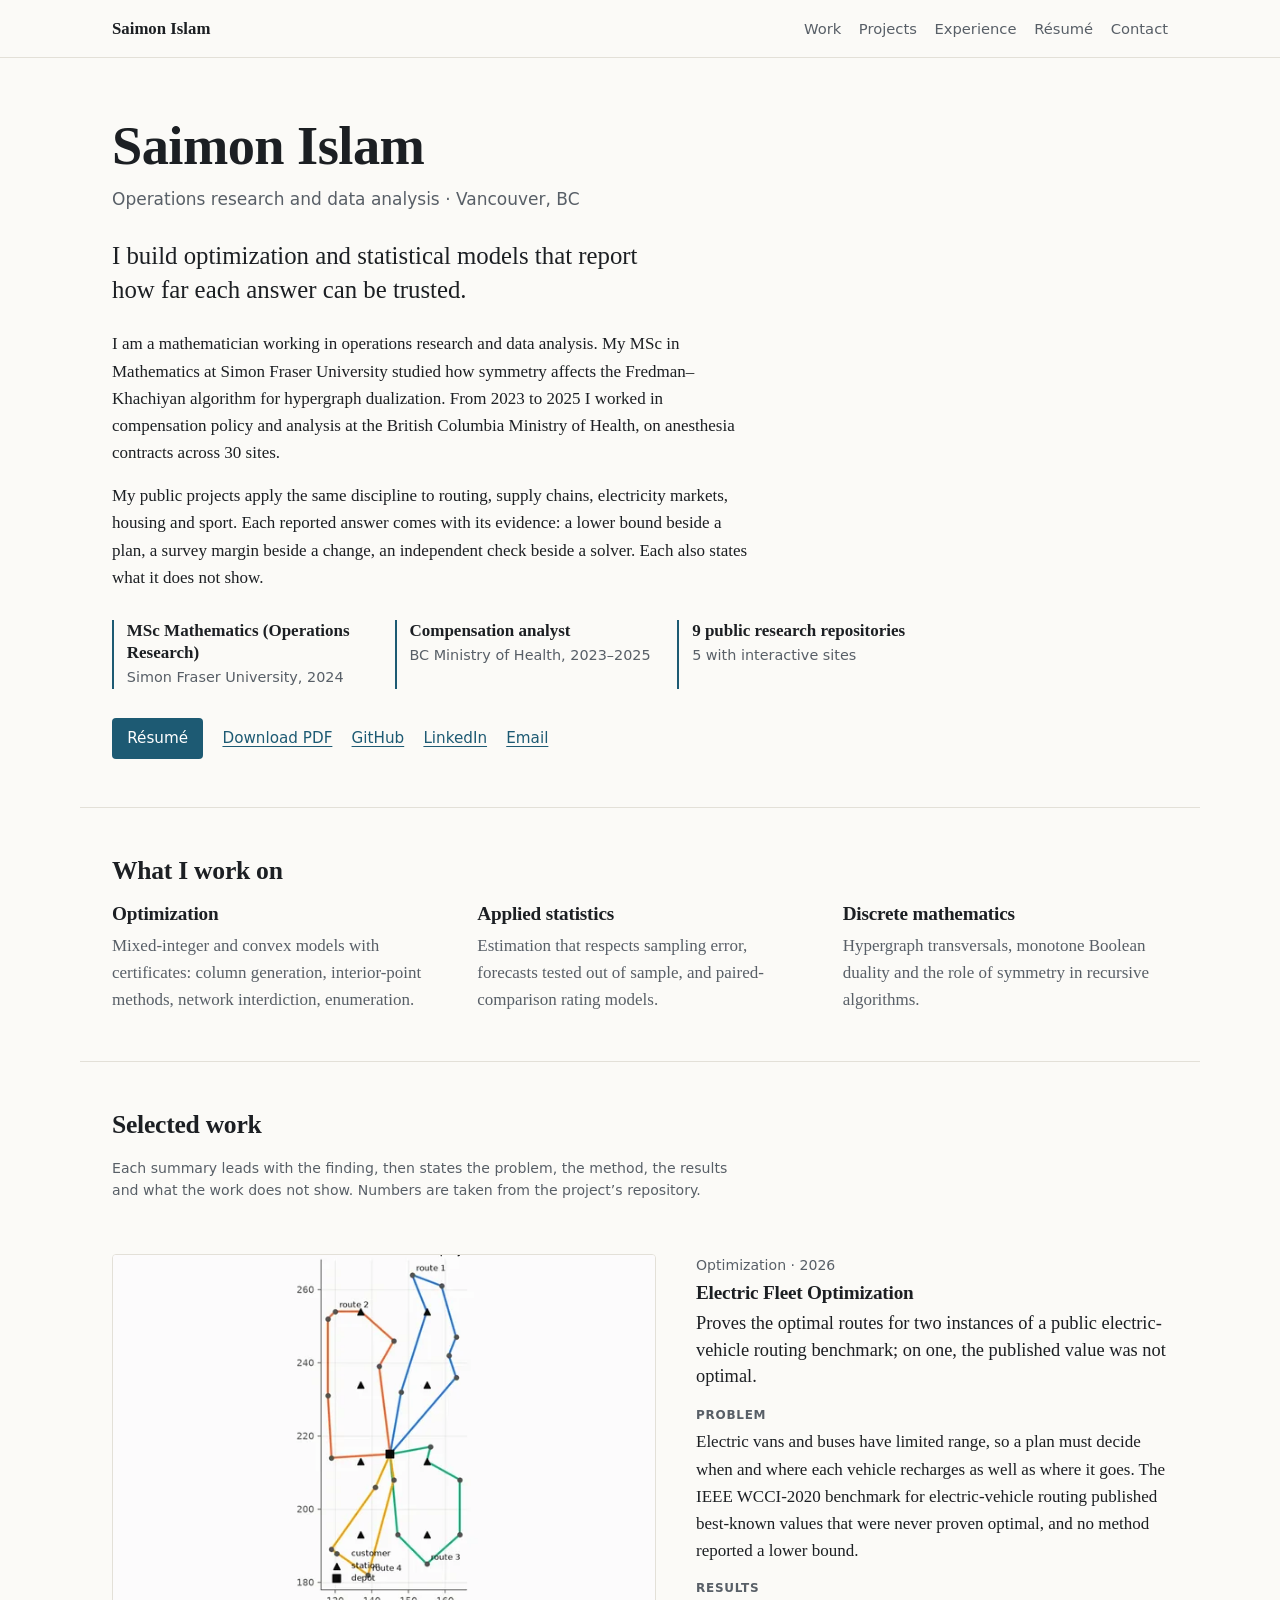
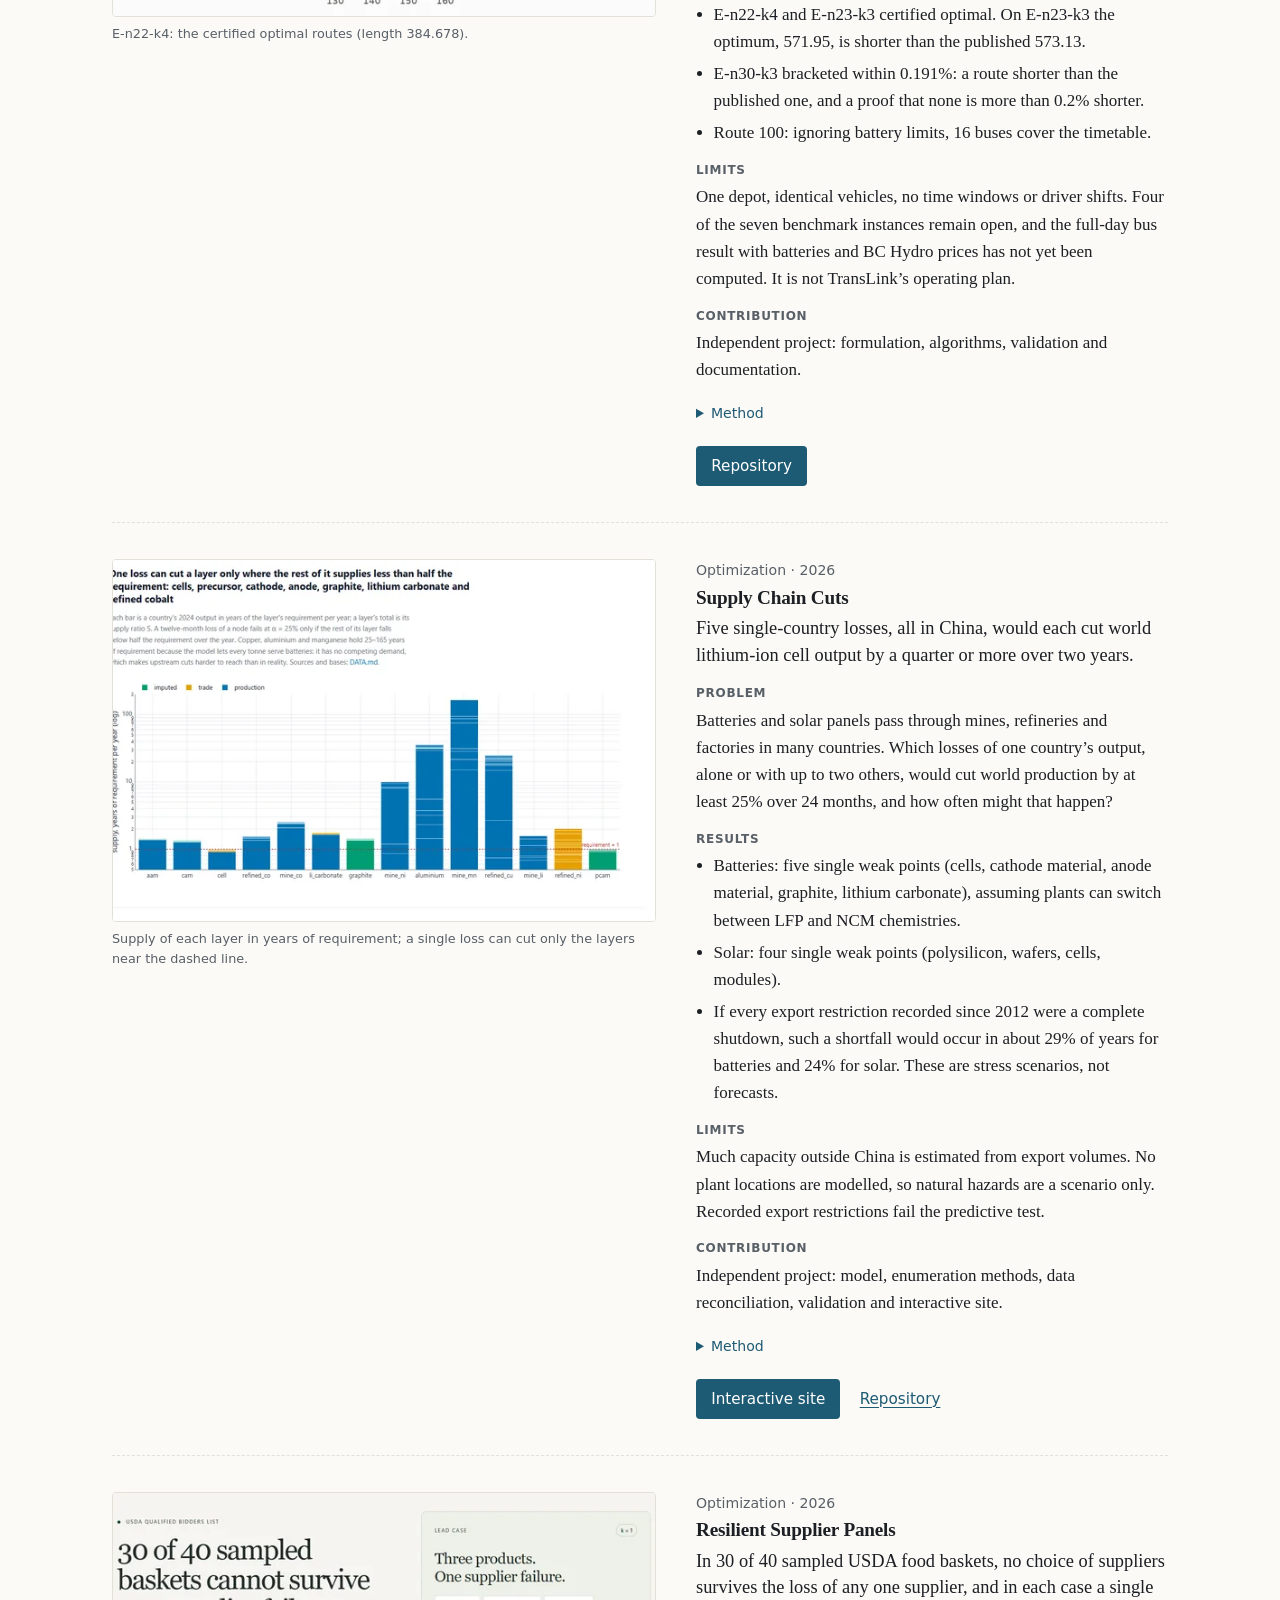
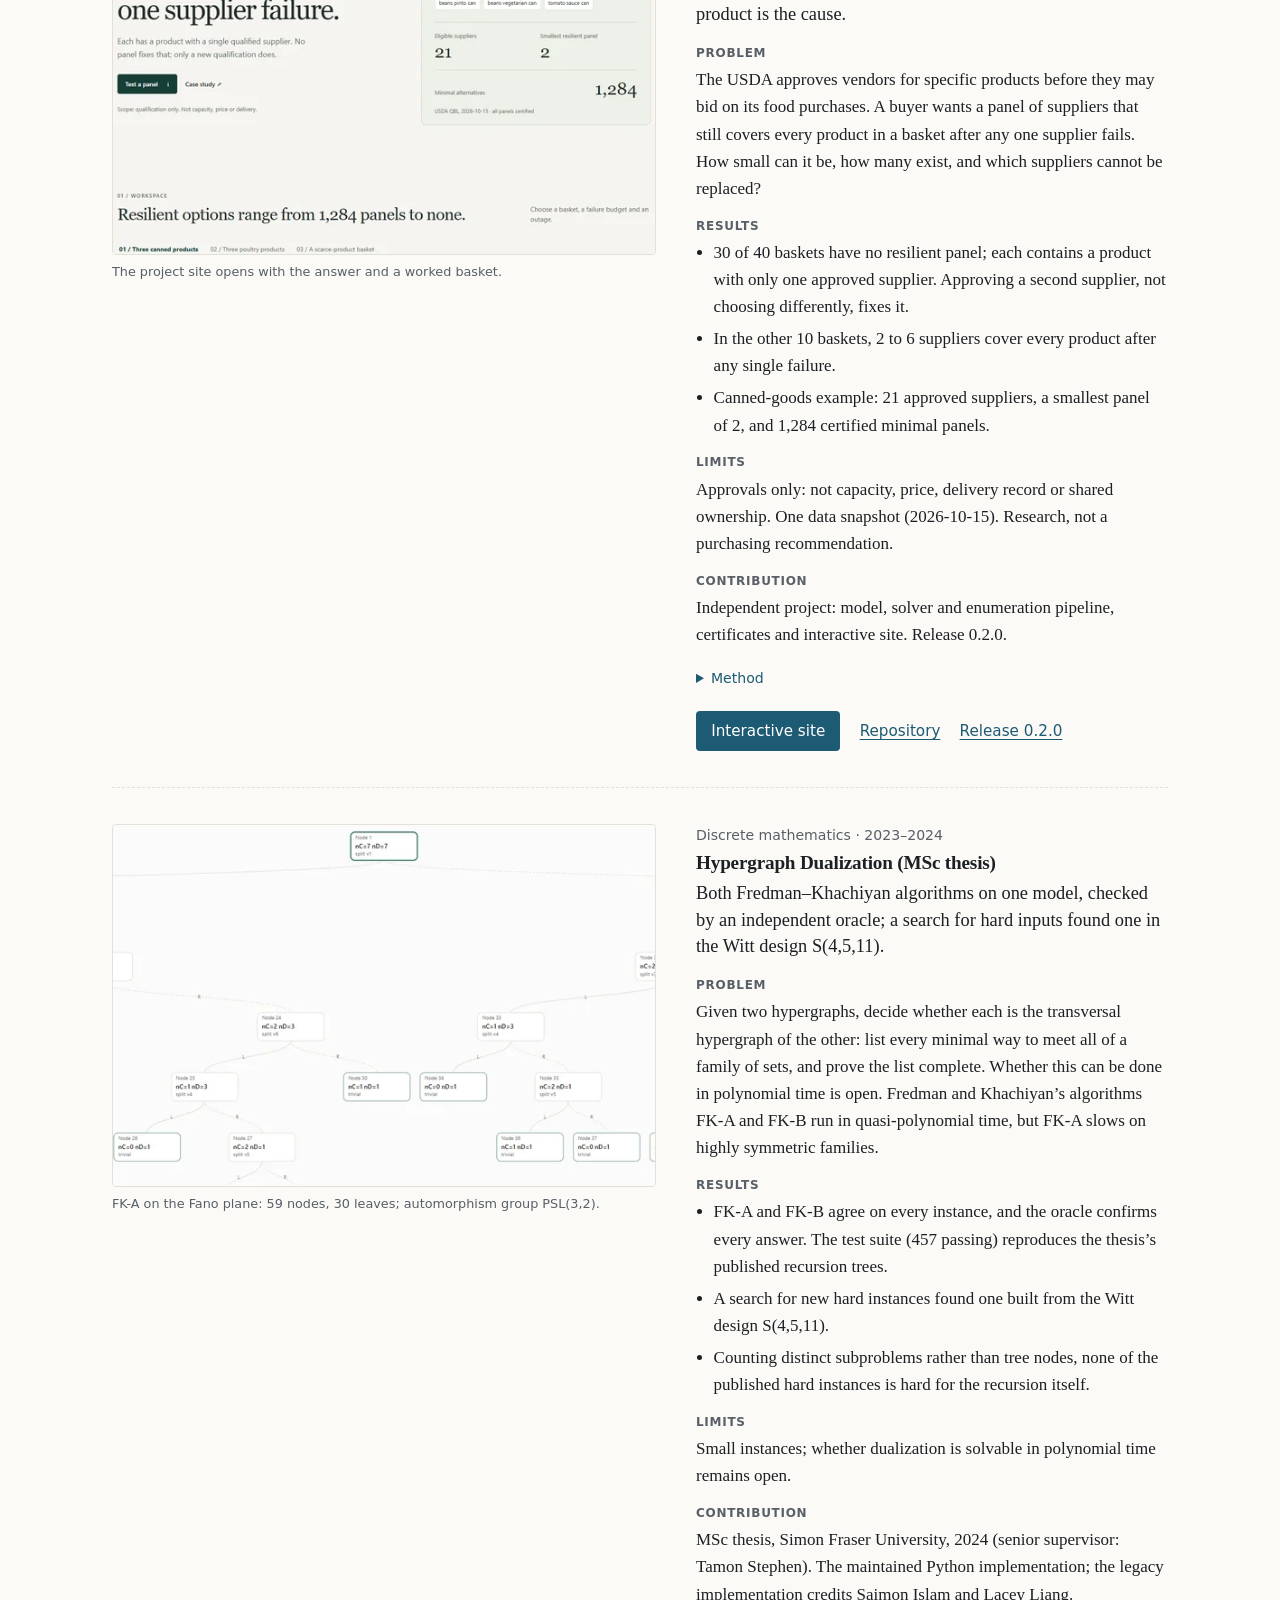
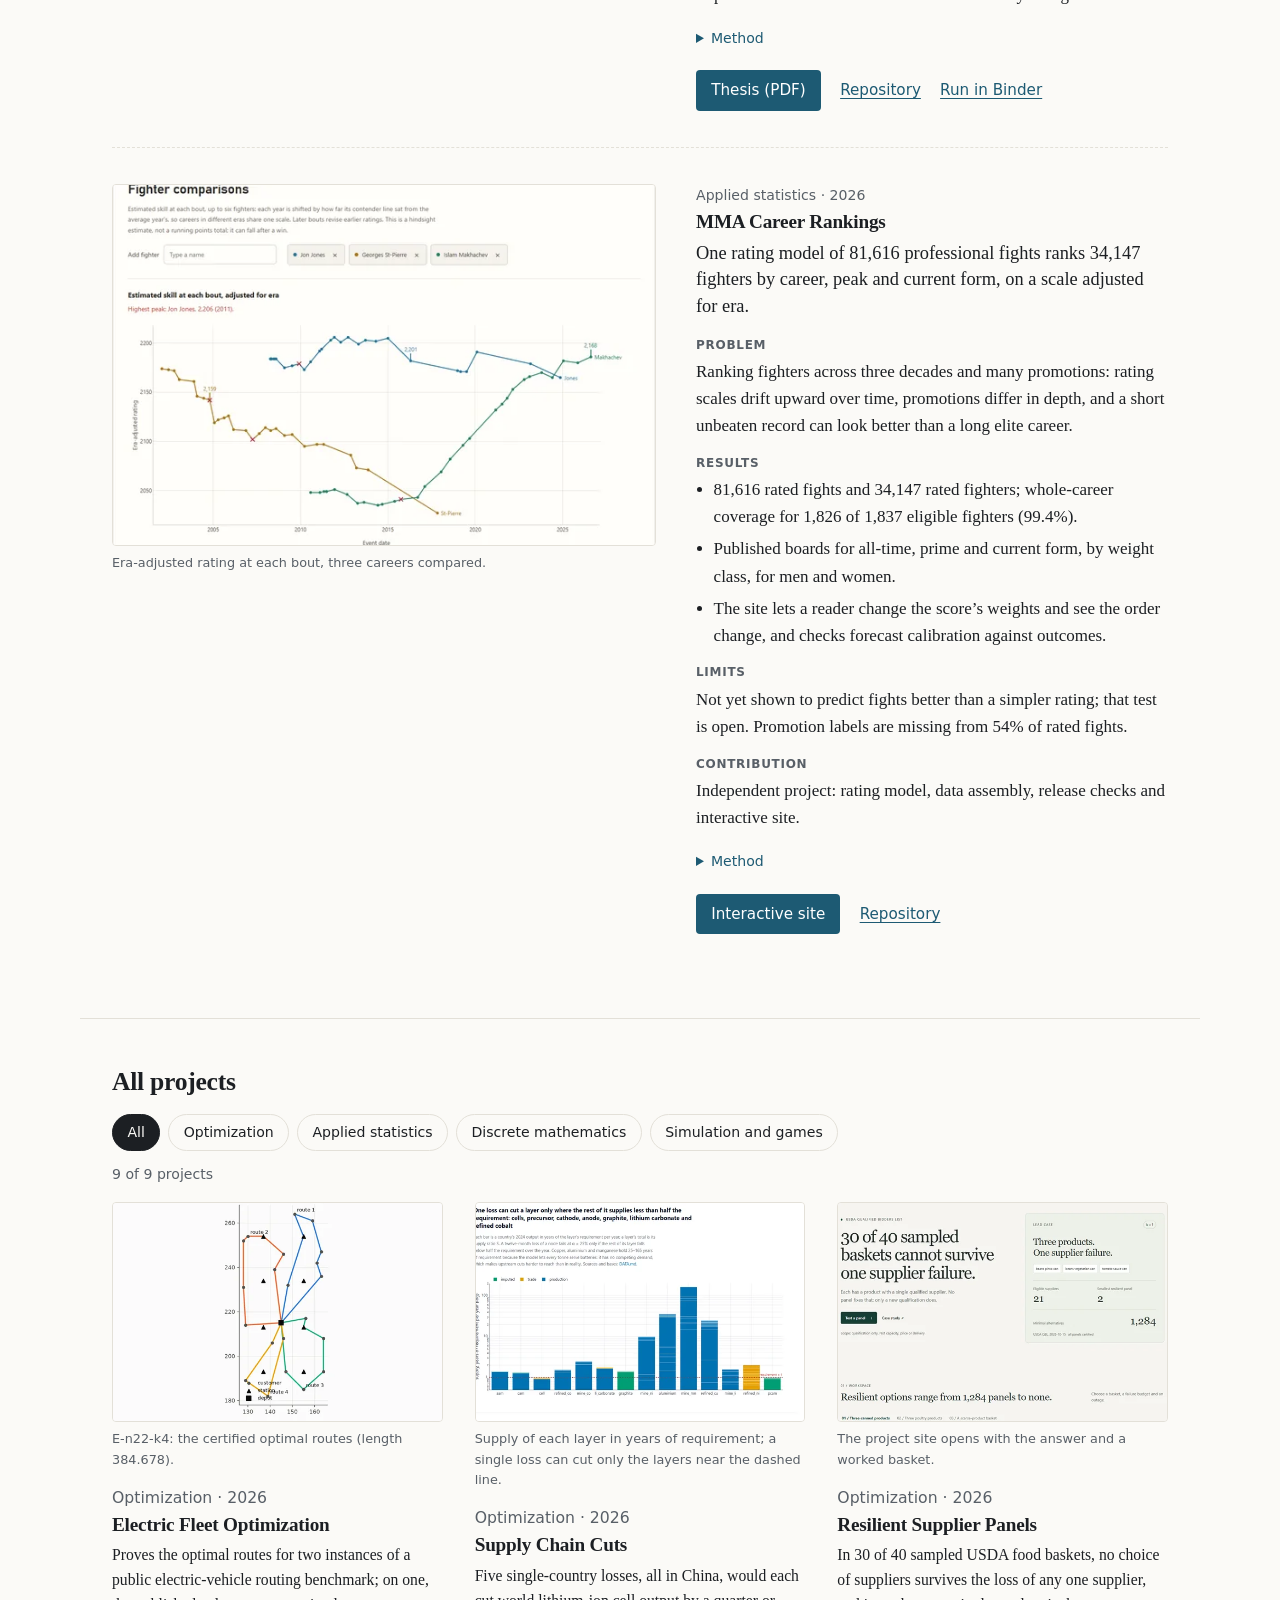
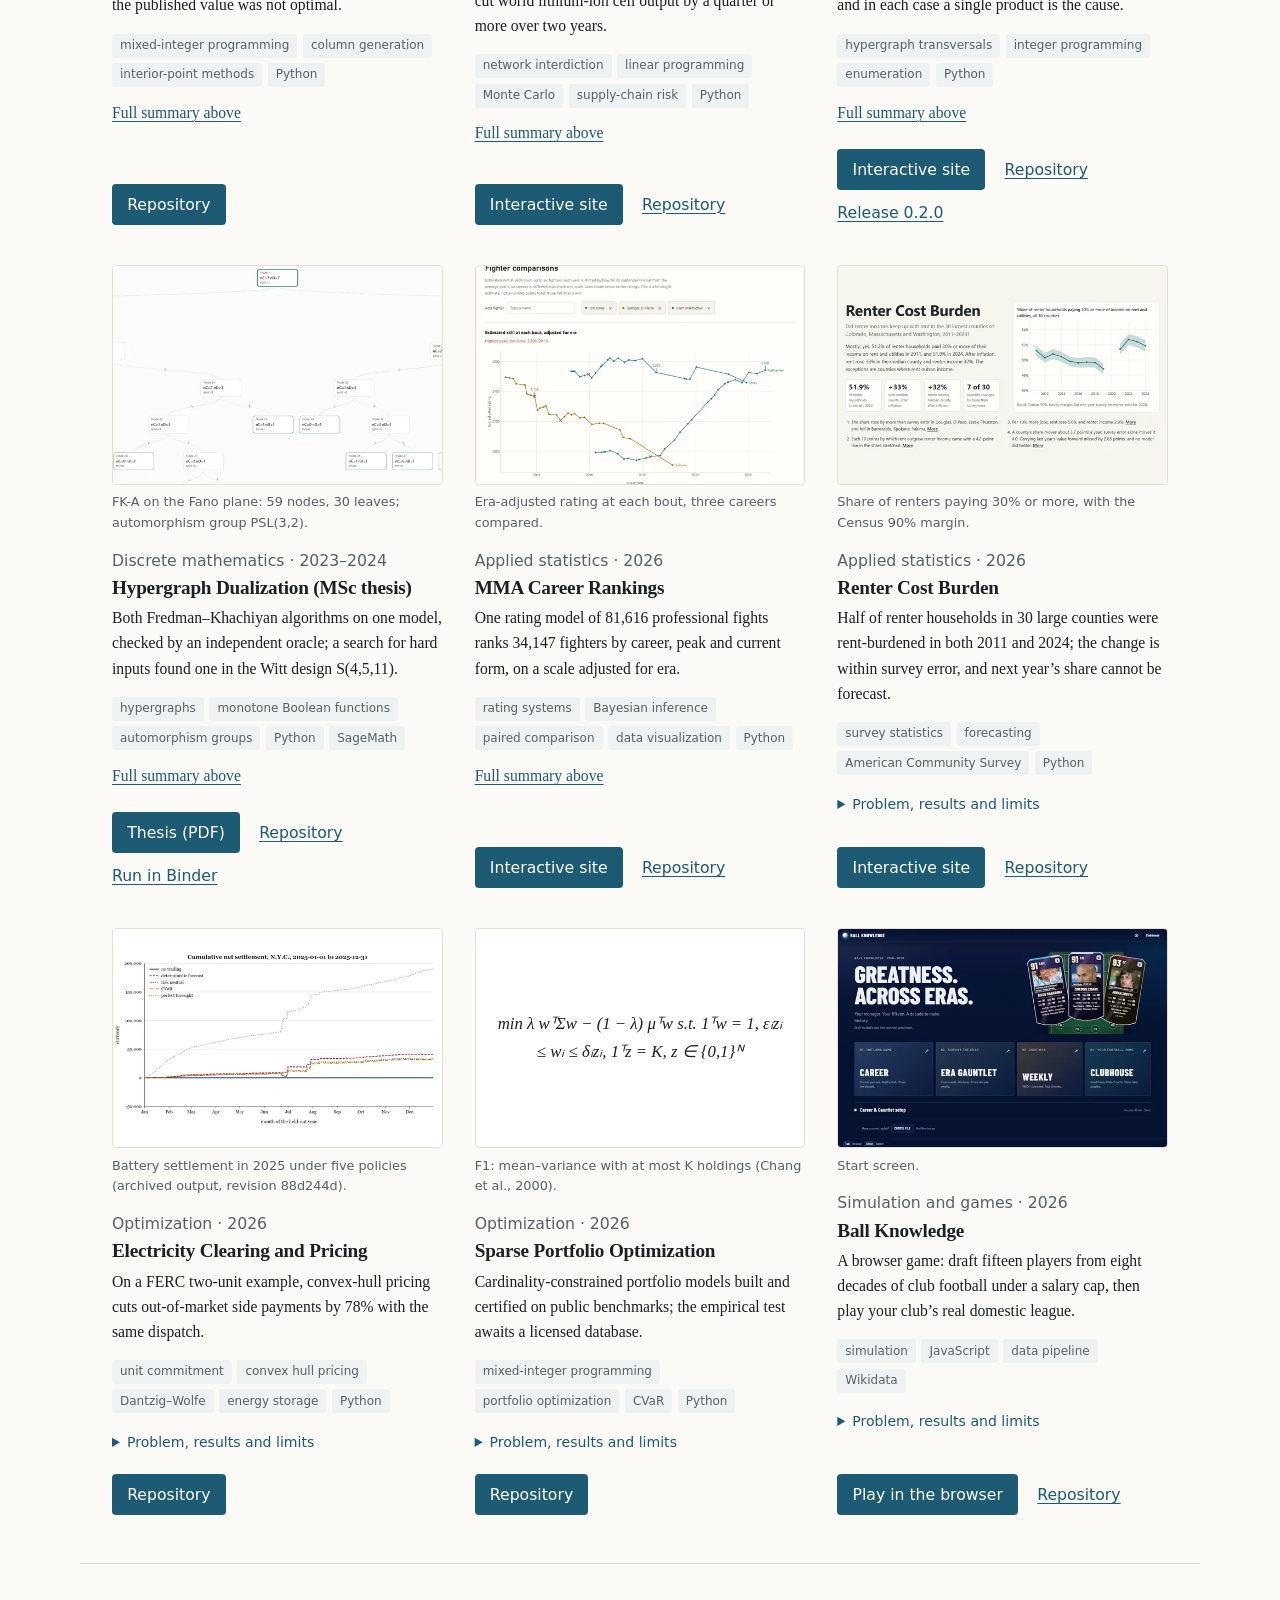
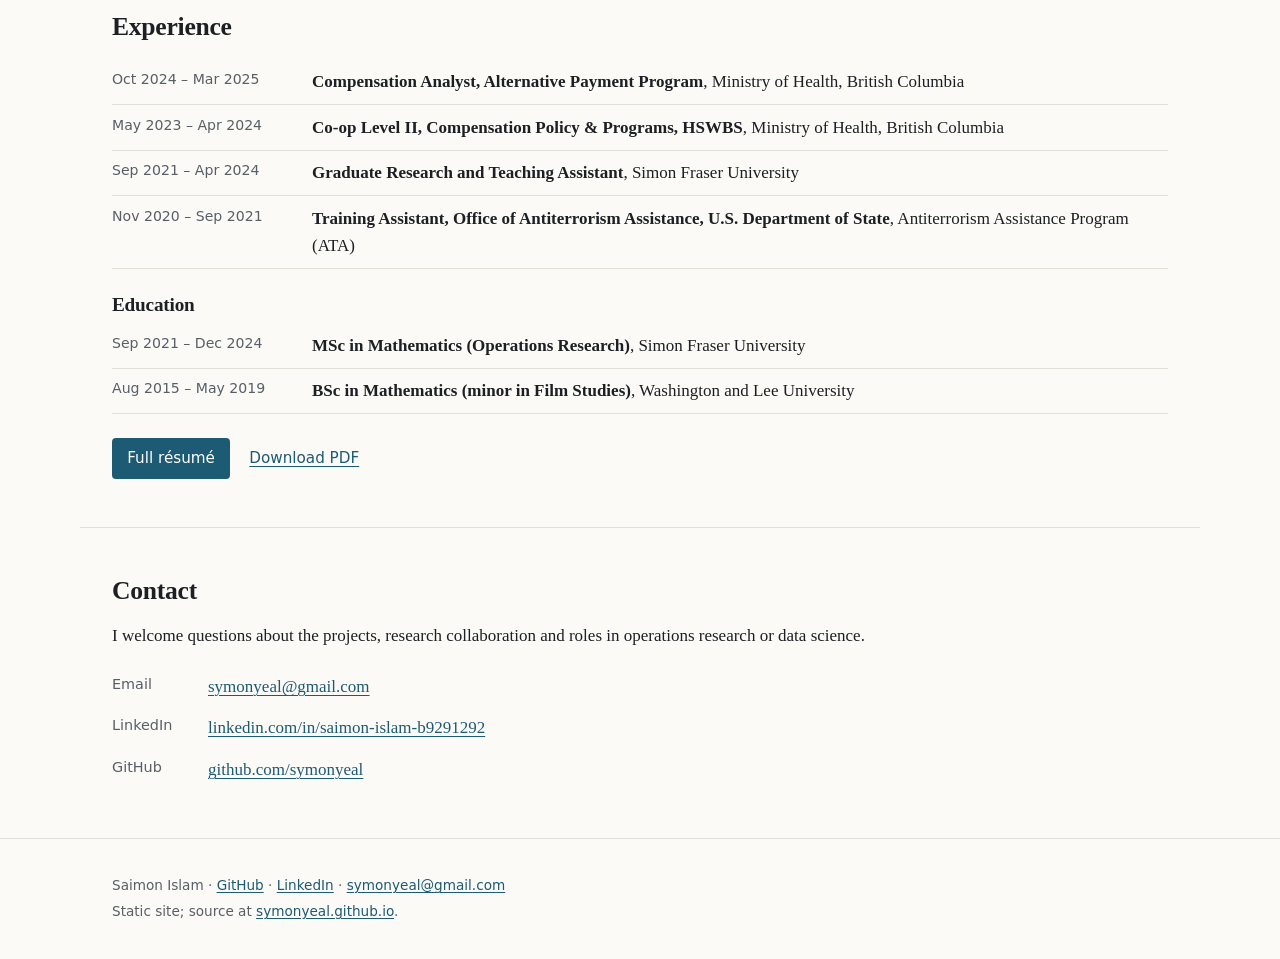
==== site/index.html @ 7795b906 "Personal site: introduction, selected work, project gallery, résumé and PDF Static pages generated b" ====
<!doctype html>
<html lang="en">
<head>
<meta charset="utf-8">
<meta name="viewport" content="width=device-width, initial-scale=1">
<title>Saimon Islam · Operations research and data analysis</title>
<meta name="description" content="Saimon Islam: operations research and data analysis. I build optimization and statistical models that report how far each answer can be trusted.">
<link rel="canonical" href="https://symonyeal.github.io/">
<meta property="og:type" content="website">
<meta property="og:title" content="Saimon Islam · Operations research and data analysis">
<meta property="og:description" content="Saimon Islam: operations research and data analysis. I build optimization and statistical models that report how far each answer can be trusted.">
<meta property="og:url" content="https://symonyeal.github.io/">
<meta property="og:image" content="https://symonyeal.github.io/og.png">
<meta property="og:image:width" content="1200">
<meta property="og:image:height" content="627">
<meta name="twitter:card" content="summary_large_image">
<meta name="color-scheme" content="light dark">
<link rel="icon" href="favicon.svg" type="image/svg+xml">
<link rel="preload" href="assets/fonts/source-serif-4.woff2" as="font" type="font/woff2" crossorigin>
<link rel="stylesheet" href="assets/style.css">
</head>
<body>
<a class="skip" href="#main">Skip to content</a>
<header class="top"><div class="wrap">
<a class="brand" href="./">Saimon Islam</a>
<nav aria-label="Main"><ul>
<li><a href="./#work">Work</a></li><li><a href="./#projects">Projects</a></li><li><a href="./#experience">Experience</a></li><li><a href="resume.html">Résumé</a></li><li><a href="./#contact">Contact</a></li>
</ul></nav>
</div></header>
<main id="main">
<section class="hero wrap" aria-labelledby="name">
<h1 id="name">Saimon Islam</h1>
<p class="role">Operations research and data analysis · Vancouver, BC</p>
<p class="lead">I build optimization and statistical models that report how far each answer can be trusted.</p>
<div class="intro"><p>I am a mathematician working in operations research and data analysis. My MSc in Mathematics at Simon Fraser University studied how symmetry affects the Fredman–Khachiyan algorithm for hypergraph dualization. From 2023 to 2025 I worked in compensation policy and analysis at the British Columbia Ministry of Health, on anesthesia contracts across 30 sites.</p><p>My public projects apply the same discipline to routing, supply chains, electricity markets, housing and sport. Each reported answer comes with its evidence: a lower bound beside a plan, a survey margin beside a change, an independent check beside a solver. Each also states what it does not show.</p></div>
<dl class="facts"><div><dt>MSc Mathematics (Operations Research)</dt><dd>Simon Fraser University, 2024</dd></div><div><dt>Compensation analyst</dt><dd>BC Ministry of Health, 2023–2025</dd></div><div><dt>9 public research repositories</dt><dd>5 with interactive sites</dd></div></dl>
<p class="links"><a href="resume.html" class="btn">Résumé</a><a href="Saimon-Islam-Resume.pdf">Download PDF</a><a href="https://github.com/symonyeal" rel="noopener">GitHub</a><a href="https://www.linkedin.com/in/saimon-islam-b9291292" rel="noopener">LinkedIn</a><a href="mailto:symonyeal@gmail.com">Email</a></p>
</section>

<section class="areas wrap" aria-labelledby="areas-h">
<h2 id="areas-h">What I work on</h2>
<div class="cols"><div><h3>Optimization</h3><p>Mixed-integer and convex models with certificates: column generation, interior-point methods, network interdiction, enumeration.</p></div><div><h3>Applied statistics</h3><p>Estimation that respects sampling error, forecasts tested out of sample, and paired-comparison rating models.</p></div><div><h3>Discrete mathematics</h3><p>Hypergraph transversals, monotone Boolean duality and the role of symmetry in recursive algorithms.</p></div></div>
</section>

<section id="work" class="wrap" aria-labelledby="work-h">
<h2 id="work-h">Selected work</h2>
<p class="note">Each summary leads with the finding, then states the problem, the method, the results and what the work does not show. Numbers are taken from the project’s repository.</p>
<article class="feature" id="electric-fleet">
<figure class="fig"><a href="img/electric-fleet-1200.webp" title="Open full size"><img src="img/electric-fleet-1200.webp" srcset="img/electric-fleet-600.webp 600w, img/electric-fleet-1200.webp 1200w" sizes="(min-width: 60rem) 34rem, 100vw" width="1200" height="800" loading="lazy" decoding="async" alt="Four routes leaving one depot on benchmark instance E-n22-k4, with charging stations marked as triangles: the replayed solution of length 384.678, certified optimal."></a><figcaption>E-n22-k4: the certified optimal routes (length 384.678).</figcaption></figure>
<div class="body">
<p class="meta">Optimization · 2026</p>
<h3>Electric Fleet Optimization</h3>
<p class="headline">Proves the optimal routes for two instances of a public electric-vehicle routing benchmark; on one, the published value was not optimal.</p>
<dl class="wu">
<dt>Problem</dt><dd>Electric vans and buses have limited range, so a plan must decide when and where each vehicle recharges as well as where it goes. The IEEE WCCI-2020 benchmark for electric-vehicle routing published best-known values that were never proven optimal, and no method reported a lower bound.</dd>
<dt>Results</dt><dd><ul><li>E-n22-k4 and E-n23-k3 certified optimal. On E-n23-k3 the optimum, 571.95, is shorter than the published 573.13.</li><li>E-n30-k3 bracketed within 0.191%: a route shorter than the published one, and a proof that none is more than 0.2% shorter.</li><li>Route 100: ignoring battery limits, 16 buses cover the timetable.</li></ul></dd>
<dt>Limits</dt><dd>One depot, identical vehicles, no time windows or driver shifts. Four of the seven benchmark instances remain open, and the full-day bus result with batteries and BC Hydro prices has not yet been computed. It is not TransLink’s operating plan.</dd>
<dt>Contribution</dt><dd>Independent project: formulation, algorithms, validation and documentation.</dd>
</dl>
<details class="method"><summary>Method</summary><p>A mixed-integer model on a station-path multigraph, bounded by a set-partitioning linear program solved by column generation with interior-point duals. Every reported plan is replayed, and every bound passes a schema check, so each instance is labelled certified, bracketed or open. The same core sizes buses and chargers for TransLink’s Route 100 timetable (219 trips a day).</p></details>
<p class="links"><a href="https://github.com/symonyeal/Electric-Fleet-Optimization" class="btn" rel="noopener">Repository</a></p>
</div>
</article><article class="feature" id="supply-chain-cuts">
<figure class="fig"><a href="img/supply-chain-cuts-1200.webp" title="Open full size"><img src="img/supply-chain-cuts-1200.webp" srcset="img/supply-chain-cuts-600.webp 600w, img/supply-chain-cuts-1200.webp 1200w" sizes="(min-width: 60rem) 34rem, 100vw" width="1200" height="800" loading="lazy" decoding="async" alt="Bar chart from the project site: each layer of the lithium-ion chain, from anode material to refined nickel, with 2024 supply in years of annual requirement on a log scale, coloured by whether the figure comes from production statistics, trade data or imputation."></a><figcaption>Supply of each layer in years of requirement; a single loss can cut only the layers near the dashed line.</figcaption></figure>
<div class="body">
<p class="meta">Optimization · 2026</p>
<h3>Supply Chain Cuts</h3>
<p class="headline">Five single-country losses, all in China, would each cut world lithium-ion cell output by a quarter or more over two years.</p>
<dl class="wu">
<dt>Problem</dt><dd>Batteries and solar panels pass through mines, refineries and factories in many countries. Which losses of one country’s output, alone or with up to two others, would cut world production by at least 25% over 24 months, and how often might that happen?</dd>
<dt>Results</dt><dd><ul><li>Batteries: five single weak points (cells, cathode material, anode material, graphite, lithium carbonate), assuming plants can switch between LFP and NCM chemistries.</li><li>Solar: four single weak points (polysilicon, wafers, cells, modules).</li><li>If every export restriction recorded since 2012 were a complete shutdown, such a shortfall would occur in about 29% of years for batteries and 24% for solar. These are stress scenarios, not forecasts.</li></ul></dd>
<dt>Limits</dt><dd>Much capacity outside China is estimated from export volumes. No plant locations are modelled, so natural hazards are a scenario only. Recorded export restrictions fail the predictive test.</dd>
<dt>Contribution</dt><dd>Independent project: model, enumeration methods, data reconciliation, validation and interactive site.</dd>
</dl>
<details class="method"><summary>Method</summary><p>A capacity network from mine to cell, built from 2024 production statistics and, where those are missing, export mass. A recourse linear program gives the least shortfall under each disruption. Minimal cut sets of up to three losses are enumerated three independent ways (an interdiction MILP built from the LP dual, a lattice search, exhaustive search), and their lists agree. Annual probability is bracketed by an exact lower bound plus a Monte Carlo residual.</p></details>
<p class="links"><a href="https://symonyeal.github.io/Supply-Chain-Cuts/" class="btn" rel="noopener">Interactive site</a><a href="https://github.com/symonyeal/Supply-Chain-Cuts" rel="noopener">Repository</a></p>
</div>
</article><article class="feature" id="supplier-panels">
<figure class="fig"><a href="img/supplier-panels-1200.webp" title="Open full size"><img src="img/supplier-panels-1200.webp" srcset="img/supplier-panels-600.webp 600w, img/supplier-panels-1200.webp 1200w" sizes="(min-width: 60rem) 34rem, 100vw" width="1200" height="800" loading="lazy" decoding="async" alt="Opening screen of the project site: the headline “30 of 40 sampled baskets cannot survive one supplier failure”, beside a lead case of three canned products with 21 eligible suppliers, a smallest resilient panel of 2 and 1,284 minimal alternatives."></a><figcaption>The project site opens with the answer and a worked basket.</figcaption></figure>
<div class="body">
<p class="meta">Optimization · 2026</p>
<h3>Resilient Supplier Panels</h3>
<p class="headline">In 30 of 40 sampled USDA food baskets, no choice of suppliers survives the loss of any one supplier, and in each case a single product is the cause.</p>
<dl class="wu">
<dt>Problem</dt><dd>The USDA approves vendors for specific products before they may bid on its food purchases. A buyer wants a panel of suppliers that still covers every product in a basket after any one supplier fails. How small can it be, how many exist, and which suppliers cannot be replaced?</dd>
<dt>Results</dt><dd><ul><li>30 of 40 baskets have no resilient panel; each contains a product with only one approved supplier. Approving a second supplier, not choosing differently, fixes it.</li><li>In the other 10 baskets, 2 to 6 suppliers cover every product after any single failure.</li><li>Canned-goods example: 21 approved suppliers, a smallest panel of 2, and 1,284 certified minimal panels.</li></ul></dd>
<dt>Limits</dt><dd>Approvals only: not capacity, price, delivery record or shared ownership. One data snapshot (2026-10-15). Research, not a purchasing recommendation.</dd>
<dt>Contribution</dt><dd>Independent project: model, solver and enumeration pipeline, certificates and interactive site. Release 0.2.0.</dd>
</dl>
<details class="method"><summary>Method</summary><p>Resilient panels are the minimal transversals of a scenario hypergraph. A MILP finds the smallest panel (median 0.8 ms). Berge’s method and FK-B, from the author’s MSc thesis code, enumerate every minimal panel. Separate code certifies each panel against the USDA list, and a second MILP certifies that none is missing.</p></details>
<p class="links"><a href="https://symonyeal.github.io/Resilient-Supplier-Panels/" class="btn" rel="noopener">Interactive site</a><a href="https://github.com/symonyeal/Resilient-Supplier-Panels" rel="noopener">Repository</a><a href="https://github.com/symonyeal/Resilient-Supplier-Panels/releases/tag/v0.2.0" rel="noopener">Release 0.2.0</a></p>
</div>
</article><article class="feature" id="hypergraph-dualization">
<figure class="fig"><a href="img/hypergraph-dualization-1200.webp" title="Open full size"><img src="img/hypergraph-dualization-1200.webp" srcset="img/hypergraph-dualization-600.webp 600w, img/hypergraph-dualization-1200.webp 1200w" sizes="(min-width: 60rem) 34rem, 100vw" width="1200" height="800" loading="lazy" decoding="async" alt="Interactive report of the FK-A recursion on the Fano plane: a tree of 59 subproblem nodes, each labelled with the sizes of its two hypergraphs, beside a panel showing the root’s automorphism group PSL(3,2) of order 168."></a><figcaption>FK-A on the Fano plane: 59 nodes, 30 leaves; automorphism group PSL(3,2).</figcaption></figure>
<div class="body">
<p class="meta">Discrete mathematics · 2023–2024</p>
<h3>Hypergraph Dualization (MSc thesis)</h3>
<p class="headline">Both Fredman–Khachiyan algorithms on one model, checked by an independent oracle; a search for hard inputs found one in the Witt design S(4,5,11).</p>
<dl class="wu">
<dt>Problem</dt><dd>Given two hypergraphs, decide whether each is the transversal hypergraph of the other: list every minimal way to meet all of a family of sets, and prove the list complete. Whether this can be done in polynomial time is open. Fredman and Khachiyan’s algorithms FK-A and FK-B run in quasi-polynomial time, but FK-A slows on highly symmetric families.</dd>
<dt>Results</dt><dd><ul><li>FK-A and FK-B agree on every instance, and the oracle confirms every answer. The test suite (457 passing) reproduces the thesis’s published recursion trees.</li><li>A search for new hard instances found one built from the Witt design S(4,5,11).</li><li>Counting distinct subproblems rather than tree nodes, none of the published hard instances is hard for the recursion itself.</li></ul></dd>
<dt>Limits</dt><dd>Small instances; whether dualization is solvable in polynomial time remains open.</dd>
<dt>Contribution</dt><dd>MSc thesis, Simon Fraser University, 2024 (senior supervisor: Tamon Stephen). The maintained Python implementation; the legacy implementation credits Saimon Islam and Lacey Liang.</dd>
</dl>
<details class="method"><summary>Method</summary><p>The thesis analyses symmetry in clique hypergraphs and their transversals, shows that the FK-A decomposition induces a minor map on the underlying graph, and characterizes hypergraphs that FK-A struggles with. The repository implements FK-A and FK-B on one bitset model, draws their recursion trees side by side, and checks every answer against an independent transversal oracle.</p></details>
<p class="links"><a href="https://github.com/symonyeal/Hypergraph-Dualization/blob/main/Saimon%20Islam%20Manuscript%20MSc%20Thesis%20(1).pdf" class="btn" rel="noopener">Thesis (PDF)</a><a href="https://github.com/symonyeal/Hypergraph-Dualization" rel="noopener">Repository</a><a href="https://mybinder.org/v2/gh/symonyeal/Hypergraph-Dualization/main?urlpath=lab" rel="noopener">Run in Binder</a></p>
</div>
</article><article class="feature" id="mma-rankings">
<figure class="fig"><a href="img/mma-rankings-1200.webp" title="Open full size"><img src="img/mma-rankings-1200.webp" srcset="img/mma-rankings-600.webp 600w, img/mma-rankings-1200.webp 1200w" sizes="(min-width: 60rem) 34rem, 100vw" width="1200" height="800" loading="lazy" decoding="async" alt="Chart from the project site: era-adjusted rating at each bout for Jon Jones, Georges St-Pierre and Islam Makhachev, 2002 to 2026, with peaks labelled."></a><figcaption>Era-adjusted rating at each bout, three careers compared.</figcaption></figure>
<div class="body">
<p class="meta">Applied statistics · 2026</p>
<h3>MMA Career Rankings</h3>
<p class="headline">One rating model of 81,616 professional fights ranks 34,147 fighters by career, peak and current form, on a scale adjusted for era.</p>
<dl class="wu">
<dt>Problem</dt><dd>Ranking fighters across three decades and many promotions: rating scales drift upward over time, promotions differ in depth, and a short unbeaten record can look better than a long elite career.</dd>
<dt>Results</dt><dd><ul><li>81,616 rated fights and 34,147 rated fighters; whole-career coverage for 1,826 of 1,837 eligible fighters (99.4%).</li><li>Published boards for all-time, prime and current form, by weight class, for men and women.</li><li>The site lets a reader change the score’s weights and see the order change, and checks forecast calibration against outcomes.</li></ul></dd>
<dt>Limits</dt><dd>Not yet shown to predict fights better than a simpler rating; that test is open. Promotion labels are missing from 54% of rated fights.</dd>
<dt>Contribution</dt><dd>Independent project: rating model, data assembly, release checks and interactive site.</dd>
</dl>
<details class="method"><summary>Method</summary><p>Whole-History Rating (Coulom, 2008) fitted to every career at once, so later results revalue earlier wins. Each year is read against its division’s contender line; promotion weights are shrunk toward the average where evidence is thin; titles, contender wins and skill are square-rooted on a common scale before weighting.</p></details>
<p class="links"><a href="https://symonyeal.github.io/MMA-Career-Rankings/" class="btn" rel="noopener">Interactive site</a><a href="https://github.com/symonyeal/MMA-Career-Rankings" rel="noopener">Repository</a></p>
</div>
</article>
</section>

<section id="projects" class="wrap" aria-labelledby="projects-h">
<h2 id="projects-h">All projects</h2>
<div class="filter" role="group" aria-label="Filter by subject" hidden><button type="button" aria-pressed="true" data-subject="">All</button><button type="button" aria-pressed="false" data-subject="Optimization">Optimization</button><button type="button" aria-pressed="false" data-subject="Applied statistics">Applied statistics</button><button type="button" aria-pressed="false" data-subject="Discrete mathematics">Discrete mathematics</button><button type="button" aria-pressed="false" data-subject="Simulation and games">Simulation and games</button></div>
<p class="count" aria-live="polite"></p>
<ul class="grid"><li class="card" data-subject="Optimization">
<figure class="fig"><a href="img/electric-fleet-1200.webp" title="Open full size"><img src="img/electric-fleet-1200.webp" srcset="img/electric-fleet-600.webp 600w, img/electric-fleet-1200.webp 1200w" sizes="(min-width: 60rem) 22rem, (min-width: 40rem) 45vw, 100vw" width="1200" height="800" loading="lazy" decoding="async" alt="Four routes leaving one depot on benchmark instance E-n22-k4, with charging stations marked as triangles: the replayed solution of length 384.678, certified optimal."></a><figcaption>E-n22-k4: the certified optimal routes (length 384.678).</figcaption></figure>
<p class="meta">Optimization · 2026</p>
<h3>Electric Fleet Optimization</h3>
<p>Proves the optimal routes for two instances of a public electric-vehicle routing benchmark; on one, the published value was not optimal.</p>
<ul class="tags" aria-label="Methods"><li>mixed-integer programming</li><li>column generation</li><li>interior-point methods</li><li>Python</li></ul>
<p><a href="#electric-fleet">Full summary above</a></p>
<p class="links"><a href="https://github.com/symonyeal/Electric-Fleet-Optimization" class="btn" rel="noopener">Repository</a></p>
</li><li class="card" data-subject="Optimization">
<figure class="fig"><a href="img/supply-chain-cuts-1200.webp" title="Open full size"><img src="img/supply-chain-cuts-1200.webp" srcset="img/supply-chain-cuts-600.webp 600w, img/supply-chain-cuts-1200.webp 1200w" sizes="(min-width: 60rem) 22rem, (min-width: 40rem) 45vw, 100vw" width="1200" height="800" loading="lazy" decoding="async" alt="Bar chart from the project site: each layer of the lithium-ion chain, from anode material to refined nickel, with 2024 supply in years of annual requirement on a log scale, coloured by whether the figure comes from production statistics, trade data or imputation."></a><figcaption>Supply of each layer in years of requirement; a single loss can cut only the layers near the dashed line.</figcaption></figure>
<p class="meta">Optimization · 2026</p>
<h3>Supply Chain Cuts</h3>
<p>Five single-country losses, all in China, would each cut world lithium-ion cell output by a quarter or more over two years.</p>
<ul class="tags" aria-label="Methods"><li>network interdiction</li><li>linear programming</li><li>Monte Carlo</li><li>supply-chain risk</li><li>Python</li></ul>
<p><a href="#supply-chain-cuts">Full summary above</a></p>
<p class="links"><a href="https://symonyeal.github.io/Supply-Chain-Cuts/" class="btn" rel="noopener">Interactive site</a><a href="https://github.com/symonyeal/Supply-Chain-Cuts" rel="noopener">Repository</a></p>
</li><li class="card" data-subject="Optimization">
<figure class="fig"><a href="img/supplier-panels-1200.webp" title="Open full size"><img src="img/supplier-panels-1200.webp" srcset="img/supplier-panels-600.webp 600w, img/supplier-panels-1200.webp 1200w" sizes="(min-width: 60rem) 22rem, (min-width: 40rem) 45vw, 100vw" width="1200" height="800" loading="lazy" decoding="async" alt="Opening screen of the project site: the headline “30 of 40 sampled baskets cannot survive one supplier failure”, beside a lead case of three canned products with 21 eligible suppliers, a smallest resilient panel of 2 and 1,284 minimal alternatives."></a><figcaption>The project site opens with the answer and a worked basket.</figcaption></figure>
<p class="meta">Optimization · 2026</p>
<h3>Resilient Supplier Panels</h3>
<p>In 30 of 40 sampled USDA food baskets, no choice of suppliers survives the loss of any one supplier, and in each case a single product is the cause.</p>
<ul class="tags" aria-label="Methods"><li>hypergraph transversals</li><li>integer programming</li><li>enumeration</li><li>Python</li></ul>
<p><a href="#supplier-panels">Full summary above</a></p>
<p class="links"><a href="https://symonyeal.github.io/Resilient-Supplier-Panels/" class="btn" rel="noopener">Interactive site</a><a href="https://github.com/symonyeal/Resilient-Supplier-Panels" rel="noopener">Repository</a><a href="https://github.com/symonyeal/Resilient-Supplier-Panels/releases/tag/v0.2.0" rel="noopener">Release 0.2.0</a></p>
</li><li class="card" data-subject="Discrete mathematics">
<figure class="fig"><a href="img/hypergraph-dualization-1200.webp" title="Open full size"><img src="img/hypergraph-dualization-1200.webp" srcset="img/hypergraph-dualization-600.webp 600w, img/hypergraph-dualization-1200.webp 1200w" sizes="(min-width: 60rem) 22rem, (min-width: 40rem) 45vw, 100vw" width="1200" height="800" loading="lazy" decoding="async" alt="Interactive report of the FK-A recursion on the Fano plane: a tree of 59 subproblem nodes, each labelled with the sizes of its two hypergraphs, beside a panel showing the root’s automorphism group PSL(3,2) of order 168."></a><figcaption>FK-A on the Fano plane: 59 nodes, 30 leaves; automorphism group PSL(3,2).</figcaption></figure>
<p class="meta">Discrete mathematics · 2023–2024</p>
<h3>Hypergraph Dualization (MSc thesis)</h3>
<p>Both Fredman–Khachiyan algorithms on one model, checked by an independent oracle; a search for hard inputs found one in the Witt design S(4,5,11).</p>
<ul class="tags" aria-label="Methods"><li>hypergraphs</li><li>monotone Boolean functions</li><li>automorphism groups</li><li>Python</li><li>SageMath</li></ul>
<p><a href="#hypergraph-dualization">Full summary above</a></p>
<p class="links"><a href="https://github.com/symonyeal/Hypergraph-Dualization/blob/main/Saimon%20Islam%20Manuscript%20MSc%20Thesis%20(1).pdf" class="btn" rel="noopener">Thesis (PDF)</a><a href="https://github.com/symonyeal/Hypergraph-Dualization" rel="noopener">Repository</a><a href="https://mybinder.org/v2/gh/symonyeal/Hypergraph-Dualization/main?urlpath=lab" rel="noopener">Run in Binder</a></p>
</li><li class="card" data-subject="Applied statistics">
<figure class="fig"><a href="img/mma-rankings-1200.webp" title="Open full size"><img src="img/mma-rankings-1200.webp" srcset="img/mma-rankings-600.webp 600w, img/mma-rankings-1200.webp 1200w" sizes="(min-width: 60rem) 22rem, (min-width: 40rem) 45vw, 100vw" width="1200" height="800" loading="lazy" decoding="async" alt="Chart from the project site: era-adjusted rating at each bout for Jon Jones, Georges St-Pierre and Islam Makhachev, 2002 to 2026, with peaks labelled."></a><figcaption>Era-adjusted rating at each bout, three careers compared.</figcaption></figure>
<p class="meta">Applied statistics · 2026</p>
<h3>MMA Career Rankings</h3>
<p>One rating model of 81,616 professional fights ranks 34,147 fighters by career, peak and current form, on a scale adjusted for era.</p>
<ul class="tags" aria-label="Methods"><li>rating systems</li><li>Bayesian inference</li><li>paired comparison</li><li>data visualization</li><li>Python</li></ul>
<p><a href="#mma-rankings">Full summary above</a></p>
<p class="links"><a href="https://symonyeal.github.io/MMA-Career-Rankings/" class="btn" rel="noopener">Interactive site</a><a href="https://github.com/symonyeal/MMA-Career-Rankings" rel="noopener">Repository</a></p>
</li><li class="card" data-subject="Applied statistics">
<figure class="fig"><a href="img/renter-cost-burden-1200.webp" title="Open full size"><img src="img/renter-cost-burden-1200.webp" srcset="img/renter-cost-burden-600.webp 600w, img/renter-cost-burden-1200.webp 1200w" sizes="(min-width: 60rem) 22rem, (min-width: 40rem) 45vw, 100vw" width="1200" height="800" loading="lazy" decoding="async" alt="Opening of the project site: headline figures beside a line chart of the share of renter households paying 30% or more of income, 2011 to 2024, with a shaded survey-margin band."></a><figcaption>Share of renters paying 30% or more, with the Census 90% margin.</figcaption></figure>
<p class="meta">Applied statistics · 2026</p>
<h3>Renter Cost Burden</h3>
<p>Half of renter households in 30 large counties were rent-burdened in both 2011 and 2024; the change is within survey error, and next year’s share cannot be forecast.</p>
<ul class="tags" aria-label="Methods"><li>survey statistics</li><li>forecasting</li><li>American Community Survey</li><li>Python</li></ul>
<details><summary>Problem, results and limits</summary><dl class="wu">
<dt>Problem</dt><dd>Did renter incomes keep up with rent in the 30 largest counties of Colorado, Massachusetts and Washington from 2011 to 2024, and did job growth make renters worse off?</dd>
<dt>Results</dt><dd><ul><li>51.2% of renter households spent 30% or more of income on rent and utilities in 2011 and 51.9% in 2024, inside the ±1.0-point margin.</li><li>In the median county, rent rose 33% and renter income 32%; seven counties changed by more than the survey can miss.</li><li>Carrying last year’s value forward (error 2.85 points) beat a regression (3.60) and boosted trees (3.12).</li></ul></dd>
<dt>Limits</dt><dd>Thirty large counties in three states; associations, not causes.</dd>
<dt>Contribution</dt><dd>Independent project: data pipeline, estimation, forecast tests and site.</dd>
</dl>
<details class="method"><summary>Method</summary><p>Census and BLS data, inflation-adjusted. Every change is compared with its Census 90% margin. Forecasts use only figures published by each forecast date, with 2023–2024 held back and registered before scoring.</p></details></details>
<p class="links"><a href="https://symonyeal.github.io/Renter-Cost-Burden/" class="btn" rel="noopener">Interactive site</a><a href="https://github.com/symonyeal/Renter-Cost-Burden" rel="noopener">Repository</a></p>
</li><li class="card" data-subject="Optimization">
<figure class="fig"><a href="img/electricity-pricing-1200.webp" title="Open full size"><img src="img/electricity-pricing-1200.webp" srcset="img/electricity-pricing-600.webp 600w, img/electricity-pricing-1200.webp 1200w" sizes="(min-width: 60rem) 22rem, (min-width: 40rem) 45vw, 100vw" width="1200" height="800" loading="lazy" decoding="async" alt="Line chart: cumulative net settlement of a 1 MW, 4 MWh battery in New York City through 2025 under no trading, deterministic forecast, risk-neutral, CVaR and perfect-foresight policies."></a><figcaption>Battery settlement in 2025 under five policies (archived output, revision 88d244d).</figcaption></figure>
<p class="meta">Optimization · 2026</p>
<h3>Electricity Clearing and Pricing</h3>
<p>On a FERC two-unit example, convex-hull pricing cuts out-of-market side payments by 78% with the same dispatch.</p>
<ul class="tags" aria-label="Methods"><li>unit commitment</li><li>convex hull pricing</li><li>Dantzig–Wolfe</li><li>energy storage</li><li>Python</li></ul>
<details><summary>Problem, results and limits</summary><dl class="wu">
<dt>Problem</dt><dd>Power plants with start-up costs and minimum outputs cannot be paid by one price per hour, so markets add side payments (uplift) charged back to consumers. How much uplift is paid depends on the pricing rule.</dd>
<dt>Results</dt><dd><ul><li>FERC staff case: marginal pricing posts $90/MWh at the peak with $1,690 uplift; convex-hull pricing posts $276/MWh with $365.</li><li>The two hull constructions agree to 2.6 × 10⁻¹⁶ on 104 feasible random systems; omitting congestion gives a wrong bound with no warning.</li><li>A 1 MW, 4 MWh battery in New York City in 2025 would have netted about $41,000, 22% of the perfect-foresight $190,720 (archived output, not re-run).</li></ul></dd>
<dt>Limits</dt><dd>Small systems; compares pricing rules, does not run a market.</dd>
<dt>Contribution</dt><dd>Independent project: models, decomposition, settlement checks.</dd>
</dl>
<details class="method"><summary>Method</summary><p>Exact unit-commitment and pricing models on small systems: locational marginal, convex-hull and average-incremental-cost prices, with the hull computed two ways and by Dantzig–Wolfe column generation, checked against each other and against published cases.</p></details></details>
<p class="links"><a href="https://github.com/symonyeal/Electricity-Clearing-and-Pricing" class="btn" rel="noopener">Repository</a></p>
</li><li class="card" data-subject="Optimization">
<figure class="fig formula"><div class="eq" role="img" aria-label="F1: mean–variance with at most K holdings (Chang et al., 2000).">min λ wᵀΣw − (1 − λ) μᵀw  s.t.  1ᵀw = 1,  εᵢzᵢ ≤ wᵢ ≤ δᵢzᵢ,  1ᵀz = K,  z ∈ {0,1}ᴺ</div><figcaption>F1: mean–variance with at most K holdings (Chang et al., 2000).</figcaption></figure>
<p class="meta">Optimization · 2026</p>
<h3>Sparse Portfolio Optimization</h3>
<p>Cardinality-constrained portfolio models built and certified on public benchmarks; the empirical test awaits a licensed database.</p>
<ul class="tags" aria-label="Methods"><li>mixed-integer programming</li><li>portfolio optimization</li><li>CVaR</li><li>Python</li></ul>
<details><summary>Problem, results and limits</summary><dl class="wu">
<dt>Problem</dt><dd>Does choosing a few stocks by optimization, rather than at random, lower the chance of trailing the market or Treasury bills, given that a few percent of firms account for all net stock-market gains?</dd>
<dt>Results</dt><dd><ul><li>On OR-Library data, solver values agree with independent recomputation (CVaR to 4 × 10⁻¹⁷); one frontier comparison misses its 5 × 10⁻¹¹ tolerance and is reported as a failure.</li><li>No investment result yet: the test needs CRSP data that includes delisted firms, to avoid survivorship bias.</li></ul></dd>
<dt>Limits</dt><dd>OR-Library universes contain survivors only and validate computation, not strategy.</dd>
<dt>Contribution</dt><dd>Independent project: formulations, certificates and pre-registered test plan.</dd>
</dl>
<details class="method"><summary>Method</summary><p>Six formulations (mean–variance and its perspective reformulation, absolute deviation, CVaR, index tracking, a third-moment model), each solved by an open-source solver and checked independently: cutting-plane bounds, KKT conditions, recomputation from returns.</p></details></details>
<p class="links"><a href="https://github.com/symonyeal/Sparse-Portfolio-Optimization" class="btn" rel="noopener">Repository</a></p>
</li><li class="card" data-subject="Simulation and games">
<figure class="fig"><a href="img/ball-knowledge-1200.webp" title="Open full size"><img src="img/ball-knowledge-1200.webp" srcset="img/ball-knowledge-600.webp 600w, img/ball-knowledge-1200.webp 1200w" sizes="(min-width: 60rem) 22rem, (min-width: 40rem) 45vw, 100vw" width="1200" height="800" loading="lazy" decoding="async" alt="Start screen of the game: the title “Greatness. Across eras.”, three player cards and tiles for the Career, Era Gauntlet, Weekly and Clubhouse modes."></a><figcaption>Start screen.</figcaption></figure>
<p class="meta">Simulation and games · 2026</p>
<h3>Ball Knowledge</h3>
<p>A browser game: draft fifteen players from eight decades of club football under a salary cap, then play your club’s real domestic league.</p>
<ul class="tags" aria-label="Methods"><li>simulation</li><li>JavaScript</li><li>data pipeline</li><li>Wikidata</li></ul>
<details><summary>Problem, results and limits</summary><dl class="wu">
<dt>Problem</dt><dd>A draft game across football eras must compare players from different decades on one scale and simulate plausible matches without a server.</dd>
<dt>Results</dt><dd><ul><li>The match model was fitted to club results from 2014–2019 and checked on 2020–2023.</li><li>Runs entirely in the browser with bundled data; no account or install.</li></ul></dd>
<dt>Limits</dt><dd>Era adjustments, manager grades and chemistry are declared game rules, not measurements; 1950s–1970s ratings are almost entirely estimated.</dd>
<dt>Contribution</dt><dd>Independent project: game design, data pipeline, match model and interface.</dd>
</dl>
<details class="method"><summary>Method</summary><p>52,976 club-era cards for 25,382 players from 268 clubs, rated from EA FIFA/FC and Championship Manager data or estimated where those are missing. A match model compares attack, midfield, defence and goalkeeper to set expected goals.</p></details></details>
<p class="links"><a href="https://symonyeal.github.io/Ball-Knowledge/" class="btn" rel="noopener">Play in the browser</a><a href="https://github.com/symonyeal/Ball-Knowledge" rel="noopener">Repository</a></p>
</li></ul>
</section>

<section id="experience" class="wrap" aria-labelledby="exp-h">
<h2 id="exp-h">Experience</h2>
<ul class="timeline"><li><span class="when">Oct 2024 – Mar 2025</span><span><strong>Compensation Analyst, Alternative Payment Program</strong>, Ministry of Health, British Columbia</span></li><li><span class="when">May 2023 – Apr 2024</span><span><strong>Co-op Level II, Compensation Policy &amp; Programs, HSWBS</strong>, Ministry of Health, British Columbia</span></li><li><span class="when">Sep 2021 – Apr 2024</span><span><strong>Graduate Research and Teaching Assistant</strong>, Simon Fraser University</span></li><li><span class="when">Nov 2020 – Sep 2021</span><span><strong>Training Assistant, Office of Antiterrorism Assistance, U.S. Department of State</strong>, Antiterrorism Assistance Program (ATA)</span></li></ul>
<h3>Education</h3>
<ul class="timeline"><li><span class="when">Sep 2021 – Dec 2024</span><span><strong>MSc in Mathematics (Operations Research)</strong>, Simon Fraser University</span></li><li><span class="when">Aug 2015 – May 2019</span><span><strong>BSc in Mathematics (minor in Film Studies)</strong>, Washington and Lee University</span></li></ul>
<p class="links"><a href="resume.html" class="btn">Full résumé</a><a href="Saimon-Islam-Resume.pdf">Download PDF</a></p>
</section>

<section id="contact" class="wrap" aria-labelledby="contact-h">
<h2 id="contact-h">Contact</h2>
<p>I welcome questions about the projects, research collaboration and roles in operations research or data science.</p>
<ul class="contact">
<li><span>Email</span><a href="mailto:symonyeal@gmail.com">symonyeal@gmail.com</a></li>
<li><span>LinkedIn</span><a href="https://www.linkedin.com/in/saimon-islam-b9291292" rel="noopener">linkedin.com/in/saimon-islam-b9291292</a></li>
<li><span>GitHub</span><a href="https://github.com/symonyeal" rel="noopener">github.com/symonyeal</a></li>
</ul>
</section>
</main>
<script src="assets/filter.js" defer></script>
<footer class="foot"><div class="wrap">
<p>Saimon Islam · <a href="https://github.com/symonyeal" rel="noopener">GitHub</a> · <a href="https://www.linkedin.com/in/saimon-islam-b9291292" rel="noopener">LinkedIn</a> · <a href="mailto:symonyeal@gmail.com">symonyeal@gmail.com</a></p>
<p>Static site; source at <a href="https://github.com/symonyeal/symonyeal.github.io" rel="noopener">symonyeal.github.io</a>.</p>
</div></footer>
</body>
</html>
---- site/assets/style.css ----
@font-face { font-family: "Source Serif 4"; font-style: normal; font-weight: 300 700; font-display: swap;
  src: url(fonts/source-serif-4.woff2) format("woff2"); }
@font-face { font-family: "Source Serif 4"; font-style: italic; font-weight: 300 700; font-display: swap;
  src: url(fonts/source-serif-4-italic.woff2) format("woff2"); }

:root {
  --bg: #fbfaf7; --panel: #ffffff; --ink: #1c1f23; --muted: #585f67; --rule: #e3e0d8;
  --accent: #1d5a73; --accent-ink: #ffffff; --tag: #eef2f3; --focus: #c2410c;
  --serif: "Source Serif 4", Georgia, "Times New Roman", serif;
  --sans: system-ui, -apple-system, "Segoe UI", Roboto, "Helvetica Neue", Arial, sans-serif;
  --measure: 40rem; --wide: 70rem;
}
@media (prefers-color-scheme: dark) {
  :root { --bg: #15181b; --panel: #1c2024; --ink: #e7e5e0; --muted: #a3a9ae; --rule: #2f353a;
    --accent: #7fb8cf; --accent-ink: #0d1a20; --tag: #232a2f; --focus: #fb923c; }
  .fig img { filter: brightness(.92); }
}

*, *::before, *::after { box-sizing: border-box; }
html { -webkit-text-size-adjust: 100%; scroll-padding-top: 4.5rem; }
@media (prefers-reduced-motion: no-preference) { html { scroll-behavior: smooth; } }
body { margin: 0; background: var(--bg); color: var(--ink); font: 400 1.0625rem/1.6 var(--serif);
  font-optical-sizing: auto; text-rendering: optimizeLegibility; }
img { max-width: 100%; height: auto; display: block; }
a { color: var(--accent); text-decoration-thickness: 1px; text-underline-offset: .18em; }
a:hover { text-decoration-thickness: 2px; }
:focus-visible { outline: 2px solid var(--focus); outline-offset: 2px; border-radius: 2px; }
h1, h2, h3 { font-weight: 600; line-height: 1.2; letter-spacing: -.01em; }
h2 { font-size: 1.6rem; margin: 0 0 1rem; }
h3 { font-size: 1.2rem; margin: 0 0 .4rem; }
p { margin: 0 0 1rem; }

.wrap { max-width: var(--wide); margin: 0 auto; padding-inline: 1rem; }
@media (min-width: 40rem) { .wrap { padding-inline: 2rem; } }
.skip { position: absolute; left: -999px; top: 0; background: var(--panel); padding: .5rem 1rem; z-index: 10; }
.skip:focus { left: 1rem; }

/* header */
.top { position: sticky; top: 0; z-index: 5; background: color-mix(in srgb, var(--bg) 92%, transparent);
  backdrop-filter: blur(6px); border-bottom: 1px solid var(--rule); font-family: var(--sans); }
.top .wrap { display: flex; flex-wrap: wrap; align-items: baseline; justify-content: space-between; gap: .25rem 1.5rem; padding-block: .7rem; }
.brand { font: 600 1.05rem var(--serif); color: var(--ink); text-decoration: none; }
.top ul { display: flex; gap: .15rem 1.1rem; list-style: none; margin: 0; padding: 0; flex-wrap: wrap; font-size: .92rem; }
.top nav a { color: var(--muted); text-decoration: none; padding: .35rem 0; display: inline-block; }
.top nav a:hover { color: var(--ink); }

section { padding-block: 3rem; }
section + section { border-top: 1px solid var(--rule); }
.note, .meta, .count { color: var(--muted); font-family: var(--sans); font-size: .88rem; }
.note { max-width: var(--measure); }

/* hero */
.hero { padding-block: 3.5rem 3rem; }
.hero h1 { font-size: clamp(2.3rem, 6vw, 3.4rem); margin: 0; }
.role { font-family: var(--sans); color: var(--muted); margin: .4rem 0 1.6rem; }
.lead { font-size: clamp(1.25rem, 2.6vw, 1.55rem); line-height: 1.4; max-width: 34rem; margin-bottom: 1.4rem; }
.intro { max-width: var(--measure); }
.facts { display: grid; gap: 1rem; margin: 1.8rem 0; padding: 0; max-width: 52rem; }
@media (min-width: 40rem) { .facts { grid-template-columns: repeat(3, 1fr); } }
.facts div { border-left: 2px solid var(--accent); padding-left: .8rem; }
.facts dt { font-weight: 600; line-height: 1.3; }
.facts dd { margin: .15rem 0 0; color: var(--muted); font-family: var(--sans); font-size: .9rem; }

.links { display: flex; flex-wrap: wrap; gap: .6rem 1.2rem; align-items: center; font-family: var(--sans); font-size: .95rem; margin: 1rem 0 0; }
.btn { display: inline-block; background: var(--accent); color: var(--accent-ink); text-decoration: none; padding: .5rem .95rem; border-radius: 4px; font-weight: 500; }
.btn:hover { filter: brightness(1.08); }

/* areas */
.cols { display: grid; gap: 1.5rem 2.5rem; }
@media (min-width: 48rem) { .cols { grid-template-columns: repeat(3, 1fr); } }
.cols p { color: var(--muted); margin: 0; }

/* figures */
.fig { margin: 0; }
.fig img, .fig .eq { border: 1px solid var(--rule); border-radius: 4px; background: #fff; aspect-ratio: 3 / 2; width: 100%; object-fit: cover; }
.fig figcaption { font-family: var(--sans); font-size: .8rem; color: var(--muted); margin-top: .45rem; }
.fig .eq { display: grid; place-items: center; padding: 1.25rem; background: var(--panel); font: italic 1.05rem/1.7 var(--serif);
  text-align: center; overflow-wrap: anywhere; }

/* selected work */
.feature { display: grid; gap: 1.25rem 2.5rem; padding-block: 2.25rem; }
.feature + .feature { border-top: 1px dashed var(--rule); }
@media (min-width: 60rem) { .feature { grid-template-columns: 34rem 1fr; align-items: start; }
  .feature .fig { position: sticky; top: 5rem; } }
.feature .meta { margin: 0 0 .25rem; }
.headline { font-size: 1.15rem; line-height: 1.45; font-weight: 500; }
.wu { margin: 0; }
.wu dt { font-family: var(--sans); font-size: .75rem; font-weight: 600; letter-spacing: .06em; text-transform: uppercase; color: var(--muted); margin-top: .9rem; }
.wu dd { margin: .2rem 0 0; }
.wu ul { margin: 0; padding-left: 1.1rem; }
.wu li + li { margin-top: .3rem; }
.method { margin-top: .9rem; }
.method p { margin: .3rem 0 0; }

/* gallery */
.filter { display: flex; flex-wrap: wrap; gap: .5rem; margin-bottom: .75rem; font-family: var(--sans); }
.filter[hidden] { display: none; }
.filter button { font: inherit; font-size: .88rem; color: var(--ink); background: transparent; border: 1px solid var(--rule); border-radius: 999px;
  padding: .4rem .9rem; cursor: pointer; min-height: 2.25rem; }
.filter button[aria-pressed="true"] { background: var(--ink); color: var(--bg); border-color: var(--ink); }
.grid { list-style: none; margin: 1rem 0 0; padding: 0; display: grid; gap: 2.5rem 2rem; }
@media (min-width: 40rem) { .grid { grid-template-columns: repeat(2, 1fr); } }
@media (min-width: 60rem) { .grid { grid-template-columns: repeat(3, 1fr); } }
.card { display: flex; flex-direction: column; }
.card .meta { margin: .9rem 0 .2rem; }
.card > p { font-size: .98rem; }
.card .links { margin-top: auto; padding-top: .5rem; }
.tags { list-style: none; padding: 0; margin: 0 0 .8rem; display: flex; flex-wrap: wrap; gap: .35rem; font-family: var(--sans); font-size: .75rem; }
.tags li { background: var(--tag); color: var(--muted); padding: .15rem .5rem; border-radius: 3px; }
details { font-size: .95rem; margin-bottom: .5rem; }
summary { cursor: pointer; font-family: var(--sans); font-size: .88rem; color: var(--accent); padding: .3rem 0; }
.card [hidden], .card[hidden] { display: none; }

/* experience */
.timeline { list-style: none; padding: 0; margin: 0 0 1.5rem; }
.timeline li { display: grid; gap: .1rem 1.5rem; padding: .55rem 0; border-bottom: 1px solid var(--rule); }
@media (min-width: 40rem) { .timeline li { grid-template-columns: 11rem 1fr; } }
.when { font-family: var(--sans); font-size: .88rem; color: var(--muted); font-variant-numeric: tabular-nums; white-space: nowrap; }
#experience h3 { margin-top: 1.5rem; }

.contact { list-style: none; padding: 0; margin: 0; }
.contact li { display: grid; grid-template-columns: 6rem 1fr; padding: .45rem 0; overflow-wrap: anywhere; }
.contact span { font-family: var(--sans); color: var(--muted); font-size: .9rem; }

.foot { border-top: 1px solid var(--rule); padding-block: 2rem; font-family: var(--sans); font-size: .85rem; color: var(--muted); }
.foot p { margin: .25rem 0; }

/* résumé */
.cv { max-width: 52rem; padding-block: 2.5rem 3rem; }
.cv h1 { font-size: 2.4rem; margin: 0 0 .4rem; }
.contactline { font-family: var(--sans); font-size: .9rem; color: var(--muted); }
.cv section { padding-block: 1.5rem; }
.cv h2 { font-size: 1.05rem; text-transform: uppercase; letter-spacing: .08em; font-family: var(--sans); color: var(--accent);
  border-bottom: 1px solid var(--rule); padding-bottom: .35rem; margin-bottom: 1rem; }
.job { margin-bottom: 1.4rem; }
.row { display: flex; flex-wrap: wrap; justify-content: space-between; gap: 0 1rem; align-items: baseline; }
.row h3 { font-size: 1.05rem; margin: 0; }
.sub { color: var(--muted); font-style: italic; }
.job ul { margin: .45rem 0 0; padding-left: 1.1rem; }
.job li + li { margin-top: .2rem; }
.job ul.plain { list-style: none; padding: 0; }
.skills { margin: 0; }
.skills div { display: grid; gap: 0 1rem; padding: .3rem 0; }
@media (min-width: 40rem) { .skills div { grid-template-columns: 13rem 1fr; } }
.skills dt { font-weight: 600; }
.skills dd { margin: 0; }

@media print {
  :root { --bg: #fff; --ink: #000; --muted: #333; --accent: #1d4e63; --rule: #bbb; }
  @page { size: Letter; }
  body { font-size: 9.4pt; line-height: 1.36; background: #fff; }
  .top, .foot, .skip, .noprint { display: none !important; }
  .cv { max-width: none; padding: 0; }
  .cv h1 { font-size: 20pt; margin: 0 0 2pt; }
  .contactline { font-size: 8.8pt; margin-bottom: 4pt; }
  .contactline a, .cv a { color: inherit; text-decoration: none; }
  .cv section { padding-block: 5pt 0; border: 0; }
  .cv h2 { font-size: 9.6pt; margin-bottom: 5pt; padding-bottom: 2pt; }
  .row h3 { font-size: 10pt; }
  .job { margin-bottom: 7pt; }
  .job li, .skills div { break-inside: avoid; }
  .cv h2, .row, .sub { break-after: avoid; }
  .job ul { margin-top: 2pt; }
  .job li + li { margin-top: 1pt; }
  .note { font-size: 8.6pt; margin: 2pt 0 0; }
  .skills div { grid-template-columns: 11.5rem 1fr; padding: 1pt 0; }
}
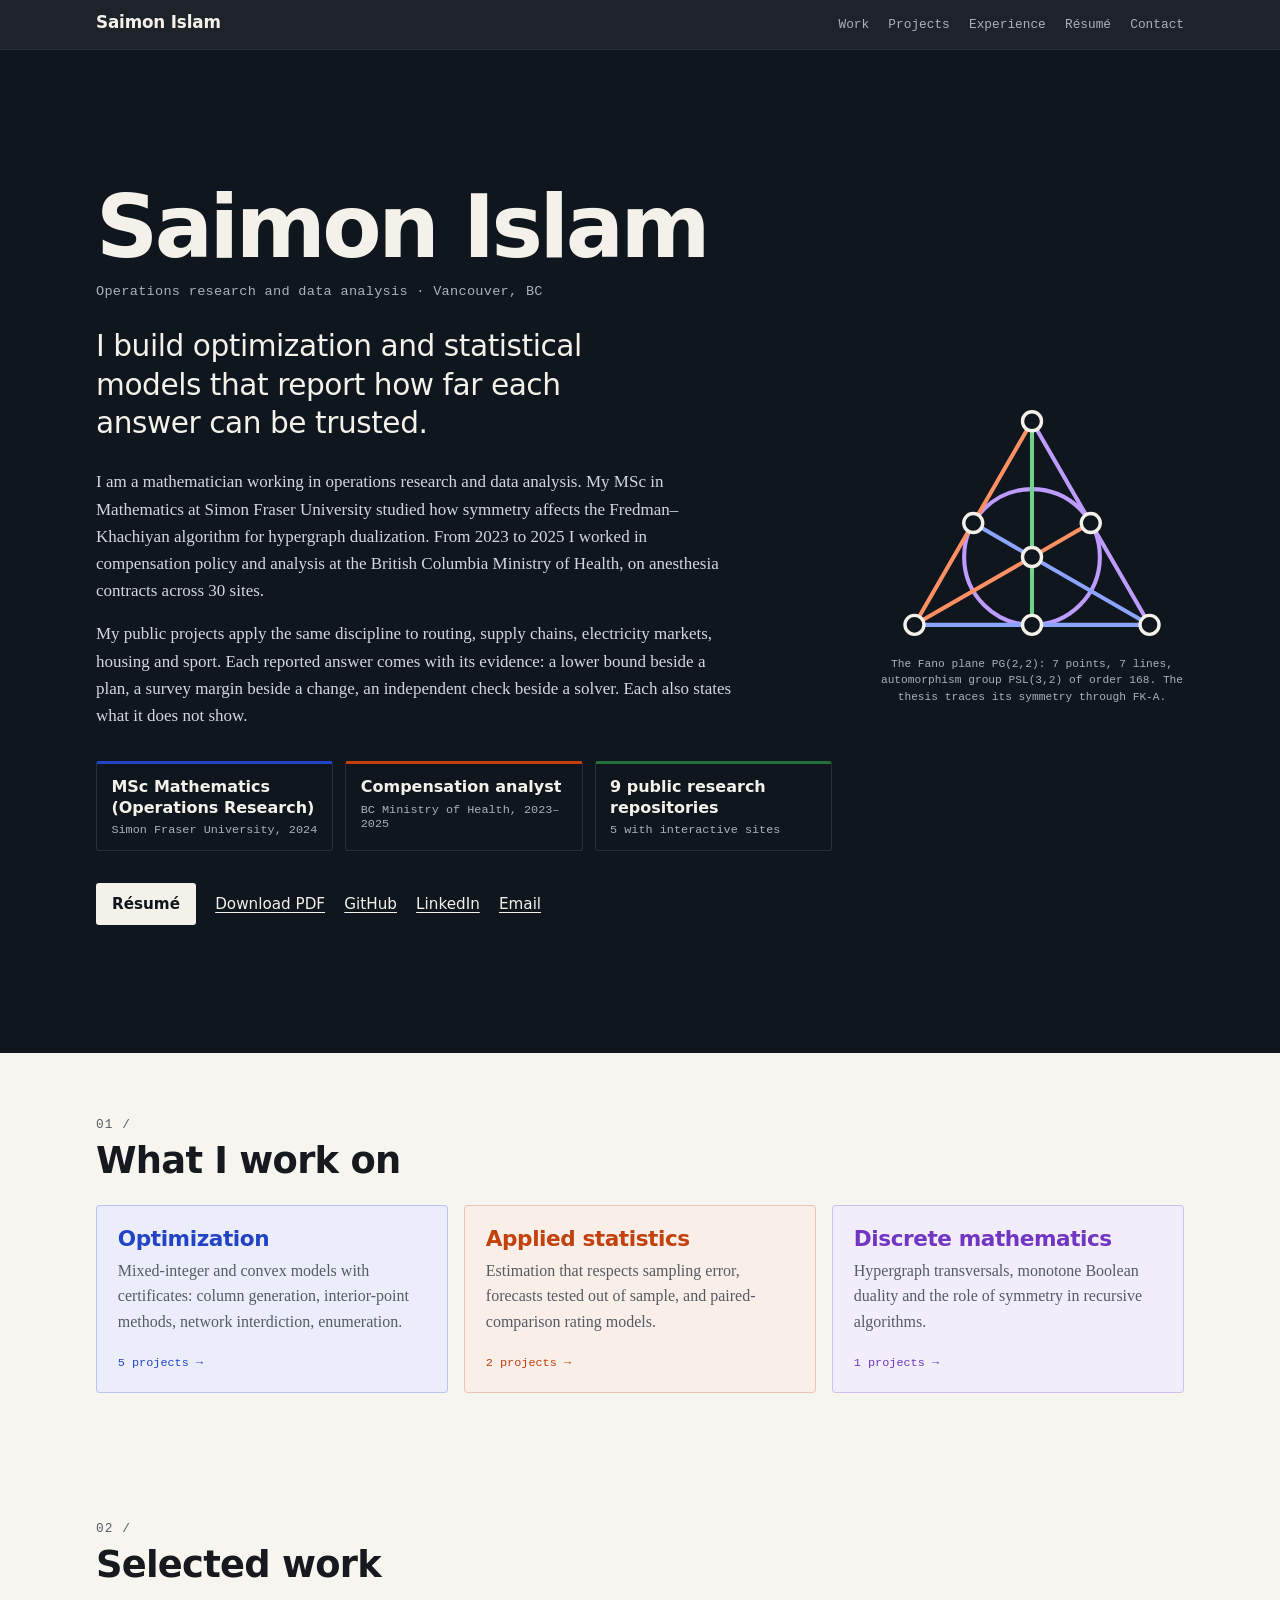
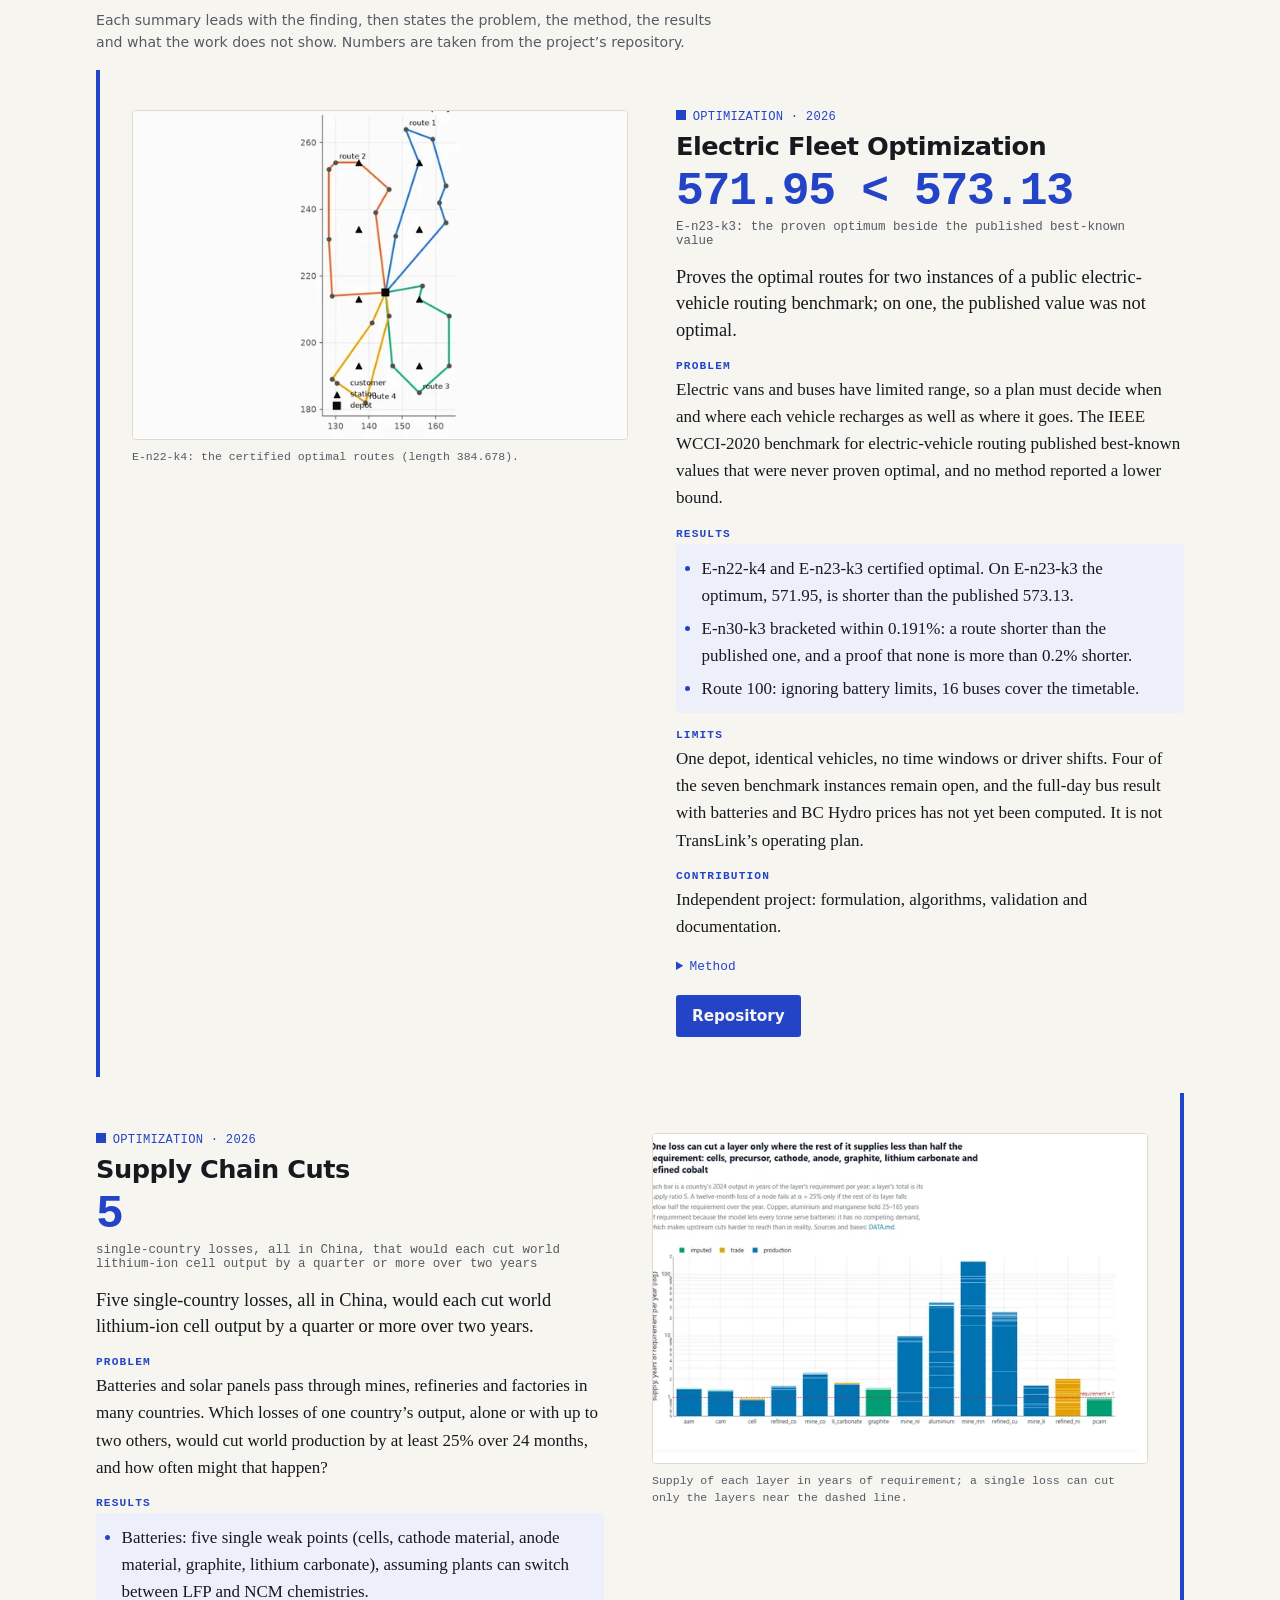
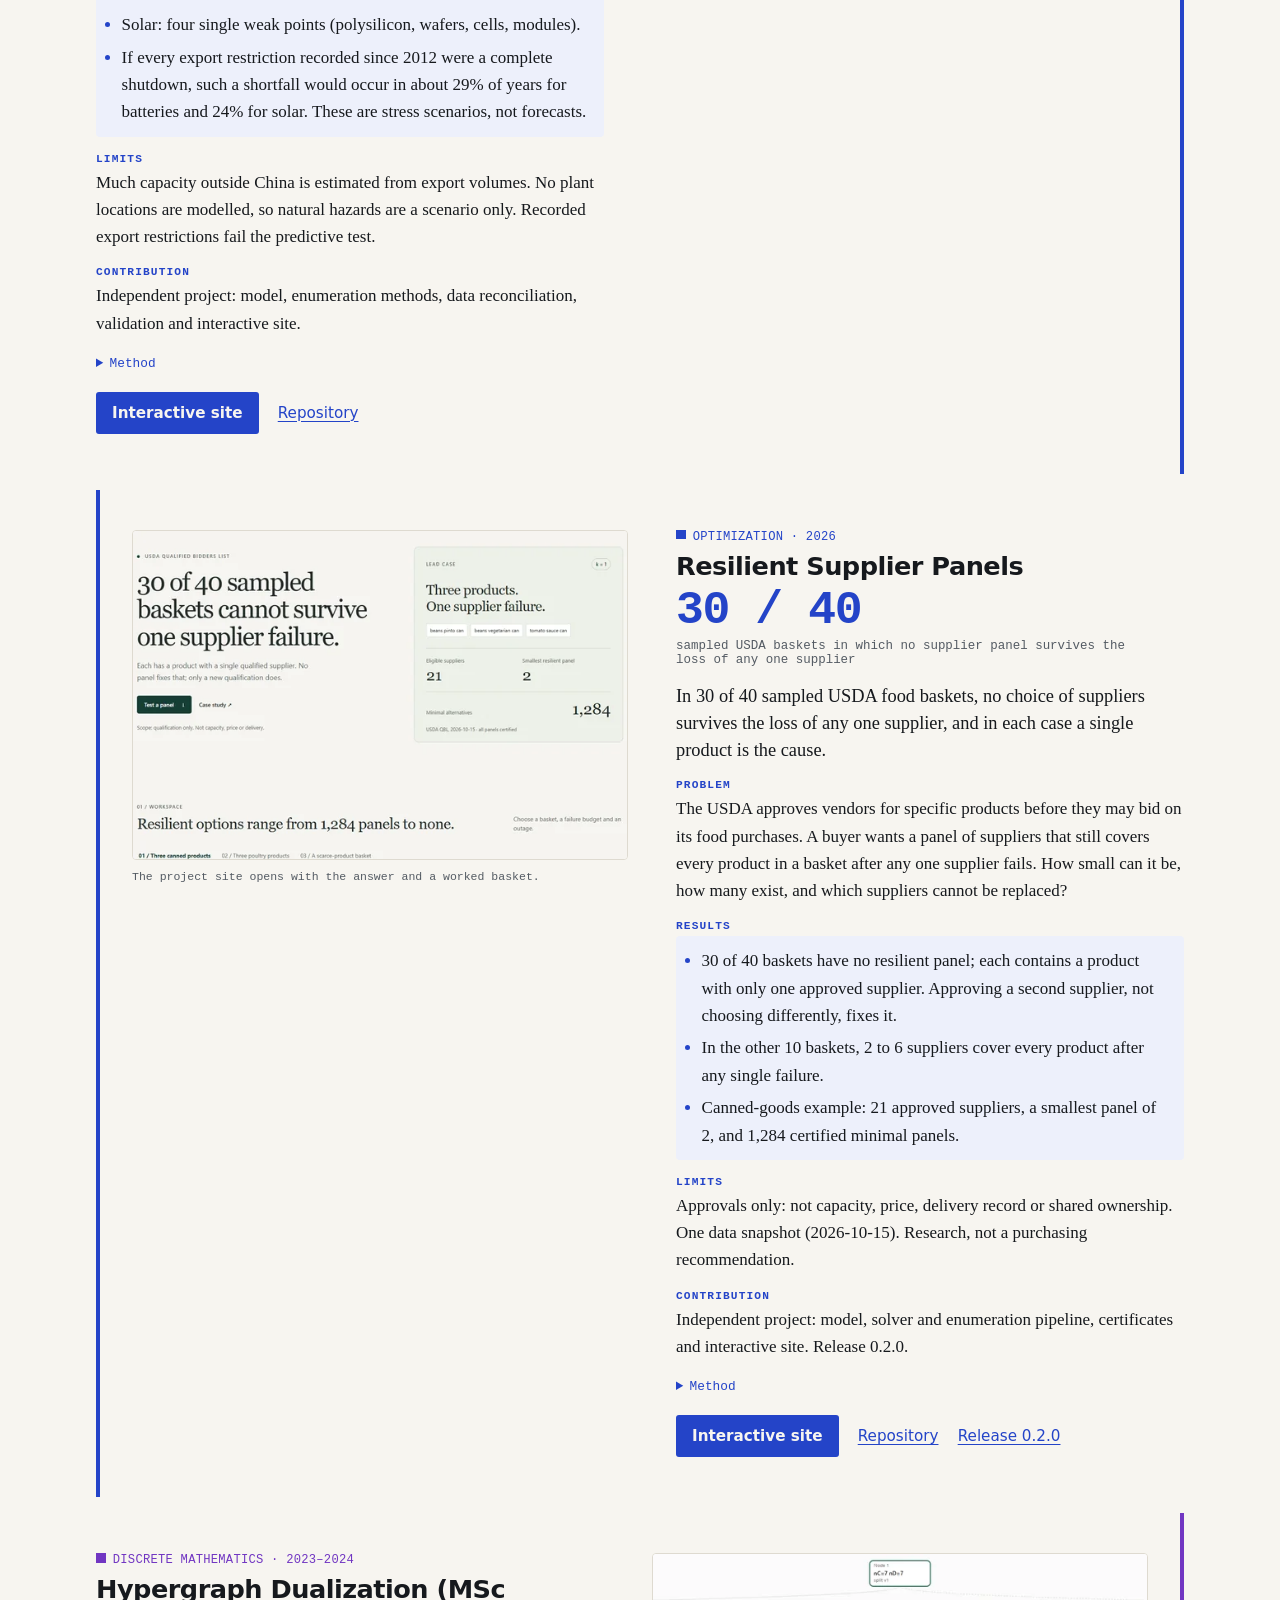
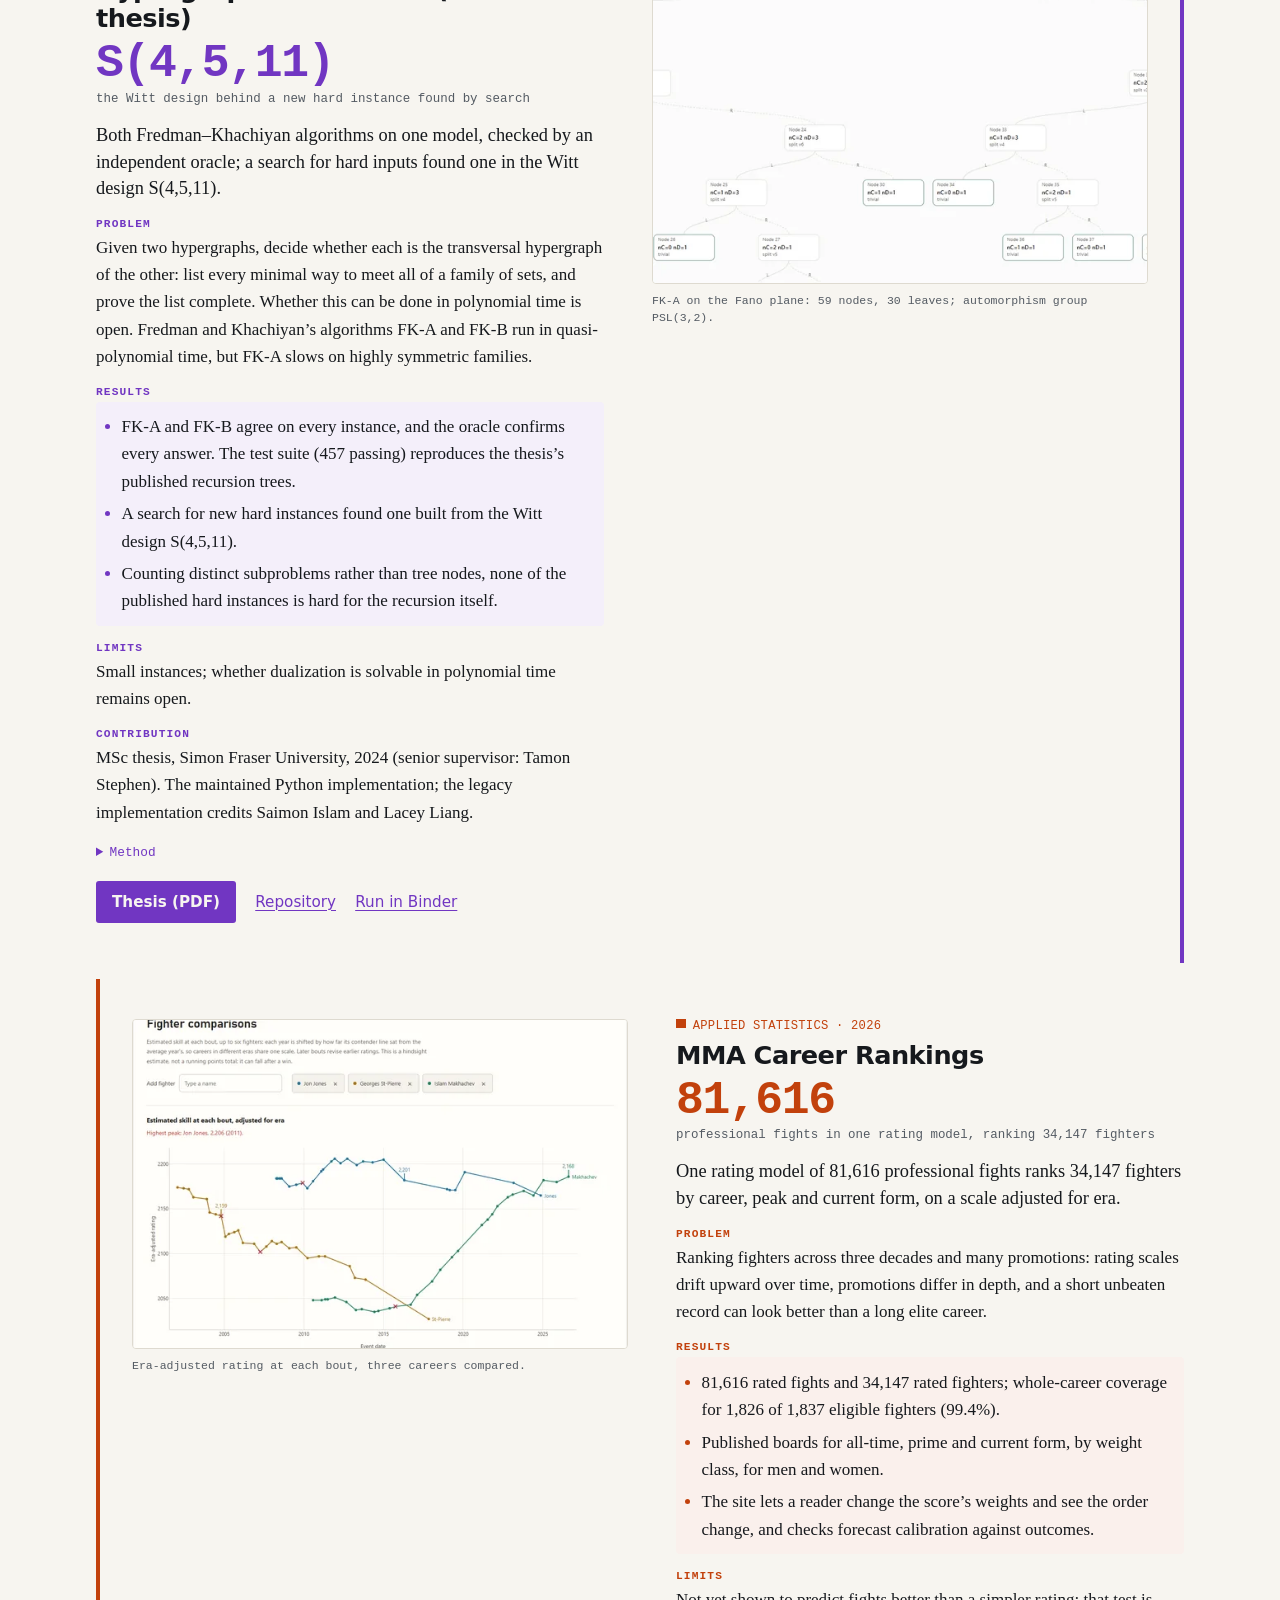
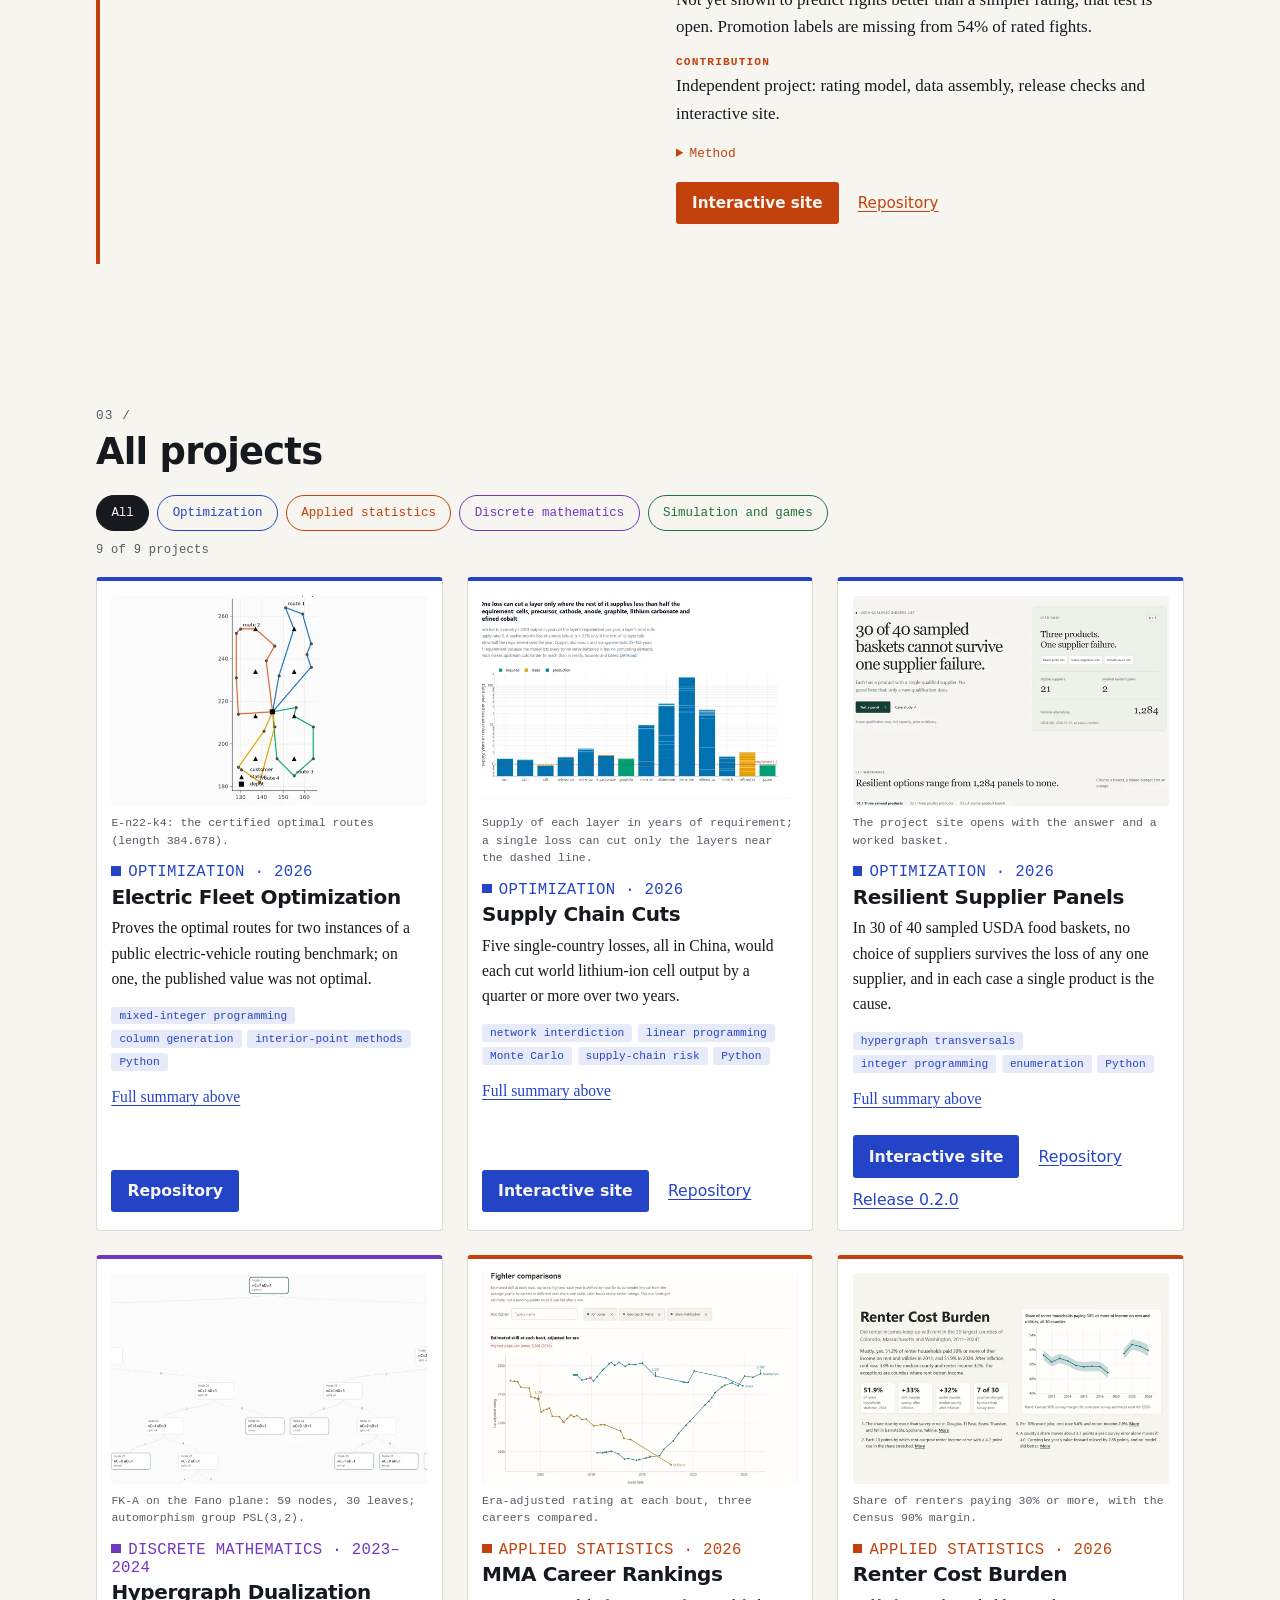
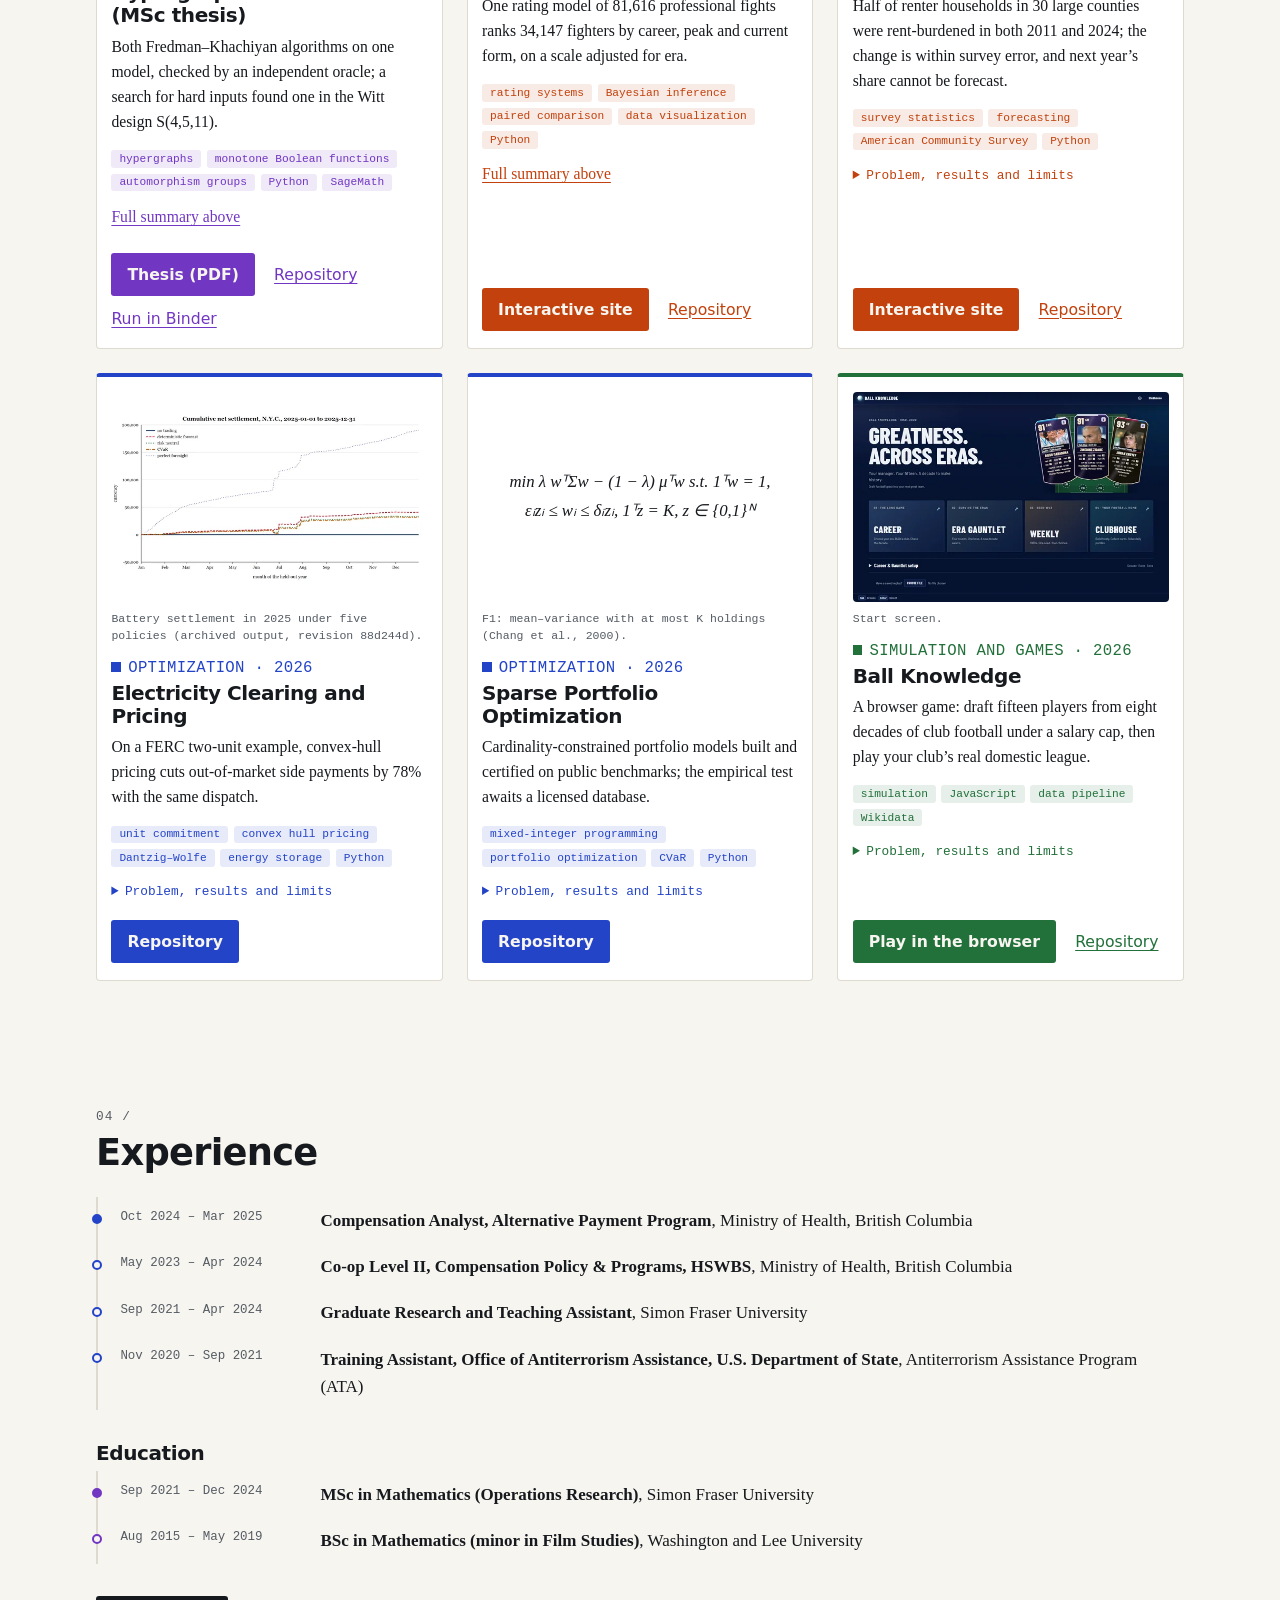
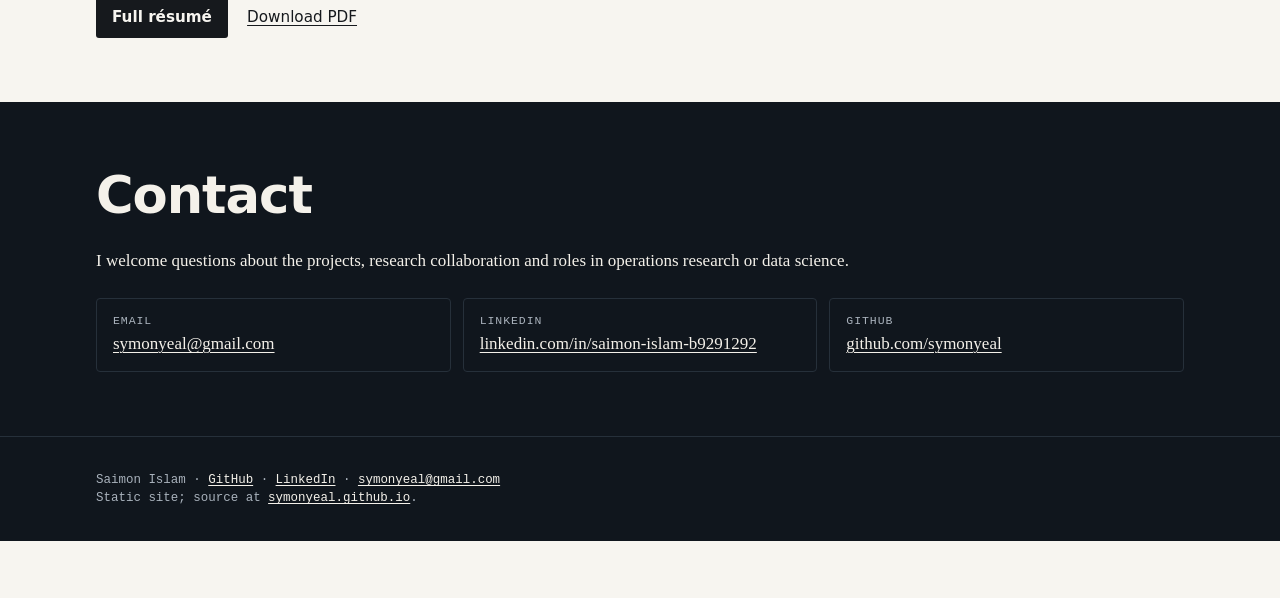
==== commit 9654e7d3: "Redesign: subject-coded colour, display and mono faces, Fano-plane hero Each subject has one hue car" ====
--- a/site/index.html
+++ b/site/index.html
@@ -17,6 +17,7 @@
 <meta name="color-scheme" content="light dark">
 <link rel="icon" href="favicon.svg" type="image/svg+xml">
 <link rel="preload" href="assets/fonts/source-serif-4.woff2" as="font" type="font/woff2" crossorigin>
+<link rel="preload" href="assets/fonts/space-grotesk.woff2" as="font" type="font/woff2" crossorigin>
 <link rel="stylesheet" href="assets/style.css">
 </head>
 <body>
@@ -28,92 +29,102 @@
 </ul></nav>
 </div></header>
 <main id="main">
-<section class="hero wrap" aria-labelledby="name">
+<section class="hero band" aria-labelledby="name"><div class="wrap">
+<div>
+
 <h1 id="name">Saimon Islam</h1>
 <p class="role">Operations research and data analysis · Vancouver, BC</p>
+
 <p class="lead">I build optimization and statistical models that report how far each answer can be trusted.</p>
 <div class="intro"><p>I am a mathematician working in operations research and data analysis. My MSc in Mathematics at Simon Fraser University studied how symmetry affects the Fredman–Khachiyan algorithm for hypergraph dualization. From 2023 to 2025 I worked in compensation policy and analysis at the British Columbia Ministry of Health, on anesthesia contracts across 30 sites.</p><p>My public projects apply the same discipline to routing, supply chains, electricity markets, housing and sport. Each reported answer comes with its evidence: a lower bound beside a plan, a survey margin beside a change, an independent check beside a solver. Each also states what it does not show.</p></div>
 <dl class="facts"><div><dt>MSc Mathematics (Operations Research)</dt><dd>Simon Fraser University, 2024</dd></div><div><dt>Compensation analyst</dt><dd>BC Ministry of Health, 2023–2025</dd></div><div><dt>9 public research repositories</dt><dd>5 with interactive sites</dd></div></dl>
 <p class="links"><a href="resume.html" class="btn">Résumé</a><a href="Saimon-Islam-Resume.pdf">Download PDF</a><a href="https://github.com/symonyeal" rel="noopener">GitHub</a><a href="https://www.linkedin.com/in/saimon-islam-b9291292" rel="noopener">LinkedIn</a><a href="mailto:symonyeal@gmail.com">Email</a></p>
-</section>
-
-<section class="areas wrap" aria-labelledby="areas-h">
+</div>
+<figure class="mark"><svg viewBox="-112 -112 224 178" role="img" aria-label="The Fano plane: seven points and seven lines"><circle class="l h2" cx="0" cy="0" r="50.0"/><line class="h0" x1="86.6" y1="50.0" x2="-86.6" y2="50.0"/><line class="h1" x1="-86.6" y1="50.0" x2="0.0" y2="-100.0"/><line class="h2" x1="0.0" y1="-100.0" x2="86.6" y2="50.0"/><line class="h3" x1="0.0" y1="-100.0" x2="0.0" y2="50.0"/><line class="h0" x1="86.6" y1="50.0" x2="-43.3" y2="-25.0"/><line class="h1" x1="-86.6" y1="50.0" x2="43.3" y2="-25.0"/><circle class="p" cx="0.0" cy="-100.0" r="7"/><circle class="p" cx="86.6" cy="50.0" r="7"/><circle class="p" cx="-86.6" cy="50.0" r="7"/><circle class="p" cx="0.0" cy="50.0" r="7"/><circle class="p" cx="-43.3" cy="-25.0" r="7"/><circle class="p" cx="43.3" cy="-25.0" r="7"/><circle class="p" cx="0.0" cy="0.0" r="7"/></svg><figcaption>The Fano plane PG(2,2): 7 points, 7 lines, automorphism group PSL(3,2) of order 168. The thesis traces its symmetry through FK-A.</figcaption></figure>
+</div></section>
+
+<section class="areas wrap num" aria-labelledby="areas-h">
 <h2 id="areas-h">What I work on</h2>
-<div class="cols"><div><h3>Optimization</h3><p>Mixed-integer and convex models with certificates: column generation, interior-point methods, network interdiction, enumeration.</p></div><div><h3>Applied statistics</h3><p>Estimation that respects sampling error, forecasts tested out of sample, and paired-comparison rating models.</p></div><div><h3>Discrete mathematics</h3><p>Hypergraph transversals, monotone Boolean duality and the role of symmetry in recursive algorithms.</p></div></div>
-</section>
-
-<section id="work" class="wrap" aria-labelledby="work-h">
+<div class="cols"><a class="tile" href="#projects" data-subject="Optimization" data-filter="Optimization"><h3>Optimization</h3><p>Mixed-integer and convex models with certificates: column generation, interior-point methods, network interdiction, enumeration.</p><span>5 projects →</span></a><a class="tile" href="#projects" data-subject="Applied statistics" data-filter="Applied statistics"><h3>Applied statistics</h3><p>Estimation that respects sampling error, forecasts tested out of sample, and paired-comparison rating models.</p><span>2 projects →</span></a><a class="tile" href="#projects" data-subject="Discrete mathematics" data-filter="Discrete mathematics"><h3>Discrete mathematics</h3><p>Hypergraph transversals, monotone Boolean duality and the role of symmetry in recursive algorithms.</p><span>1 projects →</span></a></div>
+</section>
+
+<section id="work" class="wrap num" aria-labelledby="work-h">
 <h2 id="work-h">Selected work</h2>
 <p class="note">Each summary leads with the finding, then states the problem, the method, the results and what the work does not show. Numbers are taken from the project’s repository.</p>
-<article class="feature" id="electric-fleet">
+<article class="feature" id="electric-fleet" data-subject="Optimization">
 <figure class="fig"><a href="img/electric-fleet-1200.webp" title="Open full size"><img src="img/electric-fleet-1200.webp" srcset="img/electric-fleet-600.webp 600w, img/electric-fleet-1200.webp 1200w" sizes="(min-width: 60rem) 34rem, 100vw" width="1200" height="800" loading="lazy" decoding="async" alt="Four routes leaving one depot on benchmark instance E-n22-k4, with charging stations marked as triangles: the replayed solution of length 384.678, certified optimal."></a><figcaption>E-n22-k4: the certified optimal routes (length 384.678).</figcaption></figure>
 <div class="body">
 <p class="meta">Optimization · 2026</p>
 <h3>Electric Fleet Optimization</h3>
+<p class="stat"><b>571.95 &lt; 573.13</b><span>E-n23-k3: the proven optimum beside the published best-known value</span></p>
 <p class="headline">Proves the optimal routes for two instances of a public electric-vehicle routing benchmark; on one, the published value was not optimal.</p>
 <dl class="wu">
 <dt>Problem</dt><dd>Electric vans and buses have limited range, so a plan must decide when and where each vehicle recharges as well as where it goes. The IEEE WCCI-2020 benchmark for electric-vehicle routing published best-known values that were never proven optimal, and no method reported a lower bound.</dd>
-<dt>Results</dt><dd><ul><li>E-n22-k4 and E-n23-k3 certified optimal. On E-n23-k3 the optimum, 571.95, is shorter than the published 573.13.</li><li>E-n30-k3 bracketed within 0.191%: a route shorter than the published one, and a proof that none is more than 0.2% shorter.</li><li>Route 100: ignoring battery limits, 16 buses cover the timetable.</li></ul></dd>
+<dt>Results</dt><dd class="res"><ul><li>E-n22-k4 and E-n23-k3 certified optimal. On E-n23-k3 the optimum, 571.95, is shorter than the published 573.13.</li><li>E-n30-k3 bracketed within 0.191%: a route shorter than the published one, and a proof that none is more than 0.2% shorter.</li><li>Route 100: ignoring battery limits, 16 buses cover the timetable.</li></ul></dd>
 <dt>Limits</dt><dd>One depot, identical vehicles, no time windows or driver shifts. Four of the seven benchmark instances remain open, and the full-day bus result with batteries and BC Hydro prices has not yet been computed. It is not TransLink’s operating plan.</dd>
 <dt>Contribution</dt><dd>Independent project: formulation, algorithms, validation and documentation.</dd>
 </dl>
 <details class="method"><summary>Method</summary><p>A mixed-integer model on a station-path multigraph, bounded by a set-partitioning linear program solved by column generation with interior-point duals. Every reported plan is replayed, and every bound passes a schema check, so each instance is labelled certified, bracketed or open. The same core sizes buses and chargers for TransLink’s Route 100 timetable (219 trips a day).</p></details>
 <p class="links"><a href="https://github.com/symonyeal/Electric-Fleet-Optimization" class="btn" rel="noopener">Repository</a></p>
 </div>
-</article><article class="feature" id="supply-chain-cuts">
+</article><article class="feature flip" id="supply-chain-cuts" data-subject="Optimization">
 <figure class="fig"><a href="img/supply-chain-cuts-1200.webp" title="Open full size"><img src="img/supply-chain-cuts-1200.webp" srcset="img/supply-chain-cuts-600.webp 600w, img/supply-chain-cuts-1200.webp 1200w" sizes="(min-width: 60rem) 34rem, 100vw" width="1200" height="800" loading="lazy" decoding="async" alt="Bar chart from the project site: each layer of the lithium-ion chain, from anode material to refined nickel, with 2024 supply in years of annual requirement on a log scale, coloured by whether the figure comes from production statistics, trade data or imputation."></a><figcaption>Supply of each layer in years of requirement; a single loss can cut only the layers near the dashed line.</figcaption></figure>
 <div class="body">
 <p class="meta">Optimization · 2026</p>
 <h3>Supply Chain Cuts</h3>
+<p class="stat"><b>5</b><span>single-country losses, all in China, that would each cut world lithium-ion cell output by a quarter or more over two years</span></p>
 <p class="headline">Five single-country losses, all in China, would each cut world lithium-ion cell output by a quarter or more over two years.</p>
 <dl class="wu">
 <dt>Problem</dt><dd>Batteries and solar panels pass through mines, refineries and factories in many countries. Which losses of one country’s output, alone or with up to two others, would cut world production by at least 25% over 24 months, and how often might that happen?</dd>
-<dt>Results</dt><dd><ul><li>Batteries: five single weak points (cells, cathode material, anode material, graphite, lithium carbonate), assuming plants can switch between LFP and NCM chemistries.</li><li>Solar: four single weak points (polysilicon, wafers, cells, modules).</li><li>If every export restriction recorded since 2012 were a complete shutdown, such a shortfall would occur in about 29% of years for batteries and 24% for solar. These are stress scenarios, not forecasts.</li></ul></dd>
+<dt>Results</dt><dd class="res"><ul><li>Batteries: five single weak points (cells, cathode material, anode material, graphite, lithium carbonate), assuming plants can switch between LFP and NCM chemistries.</li><li>Solar: four single weak points (polysilicon, wafers, cells, modules).</li><li>If every export restriction recorded since 2012 were a complete shutdown, such a shortfall would occur in about 29% of years for batteries and 24% for solar. These are stress scenarios, not forecasts.</li></ul></dd>
 <dt>Limits</dt><dd>Much capacity outside China is estimated from export volumes. No plant locations are modelled, so natural hazards are a scenario only. Recorded export restrictions fail the predictive test.</dd>
 <dt>Contribution</dt><dd>Independent project: model, enumeration methods, data reconciliation, validation and interactive site.</dd>
 </dl>
 <details class="method"><summary>Method</summary><p>A capacity network from mine to cell, built from 2024 production statistics and, where those are missing, export mass. A recourse linear program gives the least shortfall under each disruption. Minimal cut sets of up to three losses are enumerated three independent ways (an interdiction MILP built from the LP dual, a lattice search, exhaustive search), and their lists agree. Annual probability is bracketed by an exact lower bound plus a Monte Carlo residual.</p></details>
 <p class="links"><a href="https://symonyeal.github.io/Supply-Chain-Cuts/" class="btn" rel="noopener">Interactive site</a><a href="https://github.com/symonyeal/Supply-Chain-Cuts" rel="noopener">Repository</a></p>
 </div>
-</article><article class="feature" id="supplier-panels">
+</article><article class="feature" id="supplier-panels" data-subject="Optimization">
 <figure class="fig"><a href="img/supplier-panels-1200.webp" title="Open full size"><img src="img/supplier-panels-1200.webp" srcset="img/supplier-panels-600.webp 600w, img/supplier-panels-1200.webp 1200w" sizes="(min-width: 60rem) 34rem, 100vw" width="1200" height="800" loading="lazy" decoding="async" alt="Opening screen of the project site: the headline “30 of 40 sampled baskets cannot survive one supplier failure”, beside a lead case of three canned products with 21 eligible suppliers, a smallest resilient panel of 2 and 1,284 minimal alternatives."></a><figcaption>The project site opens with the answer and a worked basket.</figcaption></figure>
 <div class="body">
 <p class="meta">Optimization · 2026</p>
 <h3>Resilient Supplier Panels</h3>
+<p class="stat"><b>30 / 40</b><span>sampled USDA baskets in which no supplier panel survives the loss of any one supplier</span></p>
 <p class="headline">In 30 of 40 sampled USDA food baskets, no choice of suppliers survives the loss of any one supplier, and in each case a single product is the cause.</p>
 <dl class="wu">
 <dt>Problem</dt><dd>The USDA approves vendors for specific products before they may bid on its food purchases. A buyer wants a panel of suppliers that still covers every product in a basket after any one supplier fails. How small can it be, how many exist, and which suppliers cannot be replaced?</dd>
-<dt>Results</dt><dd><ul><li>30 of 40 baskets have no resilient panel; each contains a product with only one approved supplier. Approving a second supplier, not choosing differently, fixes it.</li><li>In the other 10 baskets, 2 to 6 suppliers cover every product after any single failure.</li><li>Canned-goods example: 21 approved suppliers, a smallest panel of 2, and 1,284 certified minimal panels.</li></ul></dd>
+<dt>Results</dt><dd class="res"><ul><li>30 of 40 baskets have no resilient panel; each contains a product with only one approved supplier. Approving a second supplier, not choosing differently, fixes it.</li><li>In the other 10 baskets, 2 to 6 suppliers cover every product after any single failure.</li><li>Canned-goods example: 21 approved suppliers, a smallest panel of 2, and 1,284 certified minimal panels.</li></ul></dd>
 <dt>Limits</dt><dd>Approvals only: not capacity, price, delivery record or shared ownership. One data snapshot (2026-10-15). Research, not a purchasing recommendation.</dd>
 <dt>Contribution</dt><dd>Independent project: model, solver and enumeration pipeline, certificates and interactive site. Release 0.2.0.</dd>
 </dl>
 <details class="method"><summary>Method</summary><p>Resilient panels are the minimal transversals of a scenario hypergraph. A MILP finds the smallest panel (median 0.8 ms). Berge’s method and FK-B, from the author’s MSc thesis code, enumerate every minimal panel. Separate code certifies each panel against the USDA list, and a second MILP certifies that none is missing.</p></details>
 <p class="links"><a href="https://symonyeal.github.io/Resilient-Supplier-Panels/" class="btn" rel="noopener">Interactive site</a><a href="https://github.com/symonyeal/Resilient-Supplier-Panels" rel="noopener">Repository</a><a href="https://github.com/symonyeal/Resilient-Supplier-Panels/releases/tag/v0.2.0" rel="noopener">Release 0.2.0</a></p>
 </div>
-</article><article class="feature" id="hypergraph-dualization">
+</article><article class="feature flip" id="hypergraph-dualization" data-subject="Discrete mathematics">
 <figure class="fig"><a href="img/hypergraph-dualization-1200.webp" title="Open full size"><img src="img/hypergraph-dualization-1200.webp" srcset="img/hypergraph-dualization-600.webp 600w, img/hypergraph-dualization-1200.webp 1200w" sizes="(min-width: 60rem) 34rem, 100vw" width="1200" height="800" loading="lazy" decoding="async" alt="Interactive report of the FK-A recursion on the Fano plane: a tree of 59 subproblem nodes, each labelled with the sizes of its two hypergraphs, beside a panel showing the root’s automorphism group PSL(3,2) of order 168."></a><figcaption>FK-A on the Fano plane: 59 nodes, 30 leaves; automorphism group PSL(3,2).</figcaption></figure>
 <div class="body">
 <p class="meta">Discrete mathematics · 2023–2024</p>
 <h3>Hypergraph Dualization (MSc thesis)</h3>
+<p class="stat"><b>S(4,5,11)</b><span>the Witt design behind a new hard instance found by search</span></p>
 <p class="headline">Both Fredman–Khachiyan algorithms on one model, checked by an independent oracle; a search for hard inputs found one in the Witt design S(4,5,11).</p>
 <dl class="wu">
 <dt>Problem</dt><dd>Given two hypergraphs, decide whether each is the transversal hypergraph of the other: list every minimal way to meet all of a family of sets, and prove the list complete. Whether this can be done in polynomial time is open. Fredman and Khachiyan’s algorithms FK-A and FK-B run in quasi-polynomial time, but FK-A slows on highly symmetric families.</dd>
-<dt>Results</dt><dd><ul><li>FK-A and FK-B agree on every instance, and the oracle confirms every answer. The test suite (457 passing) reproduces the thesis’s published recursion trees.</li><li>A search for new hard instances found one built from the Witt design S(4,5,11).</li><li>Counting distinct subproblems rather than tree nodes, none of the published hard instances is hard for the recursion itself.</li></ul></dd>
+<dt>Results</dt><dd class="res"><ul><li>FK-A and FK-B agree on every instance, and the oracle confirms every answer. The test suite (457 passing) reproduces the thesis’s published recursion trees.</li><li>A search for new hard instances found one built from the Witt design S(4,5,11).</li><li>Counting distinct subproblems rather than tree nodes, none of the published hard instances is hard for the recursion itself.</li></ul></dd>
 <dt>Limits</dt><dd>Small instances; whether dualization is solvable in polynomial time remains open.</dd>
 <dt>Contribution</dt><dd>MSc thesis, Simon Fraser University, 2024 (senior supervisor: Tamon Stephen). The maintained Python implementation; the legacy implementation credits Saimon Islam and Lacey Liang.</dd>
 </dl>
 <details class="method"><summary>Method</summary><p>The thesis analyses symmetry in clique hypergraphs and their transversals, shows that the FK-A decomposition induces a minor map on the underlying graph, and characterizes hypergraphs that FK-A struggles with. The repository implements FK-A and FK-B on one bitset model, draws their recursion trees side by side, and checks every answer against an independent transversal oracle.</p></details>
 <p class="links"><a href="https://github.com/symonyeal/Hypergraph-Dualization/blob/main/Saimon%20Islam%20Manuscript%20MSc%20Thesis%20(1).pdf" class="btn" rel="noopener">Thesis (PDF)</a><a href="https://github.com/symonyeal/Hypergraph-Dualization" rel="noopener">Repository</a><a href="https://mybinder.org/v2/gh/symonyeal/Hypergraph-Dualization/main?urlpath=lab" rel="noopener">Run in Binder</a></p>
 </div>
-</article><article class="feature" id="mma-rankings">
+</article><article class="feature" id="mma-rankings" data-subject="Applied statistics">
 <figure class="fig"><a href="img/mma-rankings-1200.webp" title="Open full size"><img src="img/mma-rankings-1200.webp" srcset="img/mma-rankings-600.webp 600w, img/mma-rankings-1200.webp 1200w" sizes="(min-width: 60rem) 34rem, 100vw" width="1200" height="800" loading="lazy" decoding="async" alt="Chart from the project site: era-adjusted rating at each bout for Jon Jones, Georges St-Pierre and Islam Makhachev, 2002 to 2026, with peaks labelled."></a><figcaption>Era-adjusted rating at each bout, three careers compared.</figcaption></figure>
 <div class="body">
 <p class="meta">Applied statistics · 2026</p>
 <h3>MMA Career Rankings</h3>
+<p class="stat"><b>81,616</b><span>professional fights in one rating model, ranking 34,147 fighters</span></p>
 <p class="headline">One rating model of 81,616 professional fights ranks 34,147 fighters by career, peak and current form, on a scale adjusted for era.</p>
 <dl class="wu">
 <dt>Problem</dt><dd>Ranking fighters across three decades and many promotions: rating scales drift upward over time, promotions differ in depth, and a short unbeaten record can look better than a long elite career.</dd>
-<dt>Results</dt><dd><ul><li>81,616 rated fights and 34,147 rated fighters; whole-career coverage for 1,826 of 1,837 eligible fighters (99.4%).</li><li>Published boards for all-time, prime and current form, by weight class, for men and women.</li><li>The site lets a reader change the score’s weights and see the order change, and checks forecast calibration against outcomes.</li></ul></dd>
+<dt>Results</dt><dd class="res"><ul><li>81,616 rated fights and 34,147 rated fighters; whole-career coverage for 1,826 of 1,837 eligible fighters (99.4%).</li><li>Published boards for all-time, prime and current form, by weight class, for men and women.</li><li>The site lets a reader change the score’s weights and see the order change, and checks forecast calibration against outcomes.</li></ul></dd>
 <dt>Limits</dt><dd>Not yet shown to predict fights better than a simpler rating; that test is open. Promotion labels are missing from 54% of rated fights.</dd>
 <dt>Contribution</dt><dd>Independent project: rating model, data assembly, release checks and interactive site.</dd>
 </dl>
@@ -123,7 +134,7 @@
 </article>
 </section>
 
-<section id="projects" class="wrap" aria-labelledby="projects-h">
+<section id="projects" class="wrap num" aria-labelledby="projects-h">
 <h2 id="projects-h">All projects</h2>
 <div class="filter" role="group" aria-label="Filter by subject" hidden><button type="button" aria-pressed="true" data-subject="">All</button><button type="button" aria-pressed="false" data-subject="Optimization">Optimization</button><button type="button" aria-pressed="false" data-subject="Applied statistics">Applied statistics</button><button type="button" aria-pressed="false" data-subject="Discrete mathematics">Discrete mathematics</button><button type="button" aria-pressed="false" data-subject="Simulation and games">Simulation and games</button></div>
 <p class="count" aria-live="polite"></p>
@@ -175,7 +186,7 @@
 <ul class="tags" aria-label="Methods"><li>survey statistics</li><li>forecasting</li><li>American Community Survey</li><li>Python</li></ul>
 <details><summary>Problem, results and limits</summary><dl class="wu">
 <dt>Problem</dt><dd>Did renter incomes keep up with rent in the 30 largest counties of Colorado, Massachusetts and Washington from 2011 to 2024, and did job growth make renters worse off?</dd>
-<dt>Results</dt><dd><ul><li>51.2% of renter households spent 30% or more of income on rent and utilities in 2011 and 51.9% in 2024, inside the ±1.0-point margin.</li><li>In the median county, rent rose 33% and renter income 32%; seven counties changed by more than the survey can miss.</li><li>Carrying last year’s value forward (error 2.85 points) beat a regression (3.60) and boosted trees (3.12).</li></ul></dd>
+<dt>Results</dt><dd class="res"><ul><li>51.2% of renter households spent 30% or more of income on rent and utilities in 2011 and 51.9% in 2024, inside the ±1.0-point margin.</li><li>In the median county, rent rose 33% and renter income 32%; seven counties changed by more than the survey can miss.</li><li>Carrying last year’s value forward (error 2.85 points) beat a regression (3.60) and boosted trees (3.12).</li></ul></dd>
 <dt>Limits</dt><dd>Thirty large counties in three states; associations, not causes.</dd>
 <dt>Contribution</dt><dd>Independent project: data pipeline, estimation, forecast tests and site.</dd>
 </dl>
@@ -189,7 +200,7 @@
 <ul class="tags" aria-label="Methods"><li>unit commitment</li><li>convex hull pricing</li><li>Dantzig–Wolfe</li><li>energy storage</li><li>Python</li></ul>
 <details><summary>Problem, results and limits</summary><dl class="wu">
 <dt>Problem</dt><dd>Power plants with start-up costs and minimum outputs cannot be paid by one price per hour, so markets add side payments (uplift) charged back to consumers. How much uplift is paid depends on the pricing rule.</dd>
-<dt>Results</dt><dd><ul><li>FERC staff case: marginal pricing posts $90/MWh at the peak with $1,690 uplift; convex-hull pricing posts $276/MWh with $365.</li><li>The two hull constructions agree to 2.6 × 10⁻¹⁶ on 104 feasible random systems; omitting congestion gives a wrong bound with no warning.</li><li>A 1 MW, 4 MWh battery in New York City in 2025 would have netted about $41,000, 22% of the perfect-foresight $190,720 (archived output, not re-run).</li></ul></dd>
+<dt>Results</dt><dd class="res"><ul><li>FERC staff case: marginal pricing posts $90/MWh at the peak with $1,690 uplift; convex-hull pricing posts $276/MWh with $365.</li><li>The two hull constructions agree to 2.6 × 10⁻¹⁶ on 104 feasible random systems; omitting congestion gives a wrong bound with no warning.</li><li>A 1 MW, 4 MWh battery in New York City in 2025 would have netted about $41,000, 22% of the perfect-foresight $190,720 (archived output, not re-run).</li></ul></dd>
 <dt>Limits</dt><dd>Small systems; compares pricing rules, does not run a market.</dd>
 <dt>Contribution</dt><dd>Independent project: models, decomposition, settlement checks.</dd>
 </dl>
@@ -203,7 +214,7 @@
 <ul class="tags" aria-label="Methods"><li>mixed-integer programming</li><li>portfolio optimization</li><li>CVaR</li><li>Python</li></ul>
 <details><summary>Problem, results and limits</summary><dl class="wu">
 <dt>Problem</dt><dd>Does choosing a few stocks by optimization, rather than at random, lower the chance of trailing the market or Treasury bills, given that a few percent of firms account for all net stock-market gains?</dd>
-<dt>Results</dt><dd><ul><li>On OR-Library data, solver values agree with independent recomputation (CVaR to 4 × 10⁻¹⁷); one frontier comparison misses its 5 × 10⁻¹¹ tolerance and is reported as a failure.</li><li>No investment result yet: the test needs CRSP data that includes delisted firms, to avoid survivorship bias.</li></ul></dd>
+<dt>Results</dt><dd class="res"><ul><li>On OR-Library data, solver values agree with independent recomputation (CVaR to 4 × 10⁻¹⁷); one frontier comparison misses its 5 × 10⁻¹¹ tolerance and is reported as a failure.</li><li>No investment result yet: the test needs CRSP data that includes delisted firms, to avoid survivorship bias.</li></ul></dd>
 <dt>Limits</dt><dd>OR-Library universes contain survivors only and validate computation, not strategy.</dd>
 <dt>Contribution</dt><dd>Independent project: formulations, certificates and pre-registered test plan.</dd>
 </dl>
@@ -217,7 +228,7 @@
 <ul class="tags" aria-label="Methods"><li>simulation</li><li>JavaScript</li><li>data pipeline</li><li>Wikidata</li></ul>
 <details><summary>Problem, results and limits</summary><dl class="wu">
 <dt>Problem</dt><dd>A draft game across football eras must compare players from different decades on one scale and simulate plausible matches without a server.</dd>
-<dt>Results</dt><dd><ul><li>The match model was fitted to club results from 2014–2019 and checked on 2020–2023.</li><li>Runs entirely in the browser with bundled data; no account or install.</li></ul></dd>
+<dt>Results</dt><dd class="res"><ul><li>The match model was fitted to club results from 2014–2019 and checked on 2020–2023.</li><li>Runs entirely in the browser with bundled data; no account or install.</li></ul></dd>
 <dt>Limits</dt><dd>Era adjustments, manager grades and chemistry are declared game rules, not measurements; 1950s–1970s ratings are almost entirely estimated.</dd>
 <dt>Contribution</dt><dd>Independent project: game design, data pipeline, match model and interface.</dd>
 </dl>
@@ -226,15 +237,15 @@
 </li></ul>
 </section>
 
-<section id="experience" class="wrap" aria-labelledby="exp-h">
+<section id="experience" class="wrap num" aria-labelledby="exp-h">
 <h2 id="exp-h">Experience</h2>
 <ul class="timeline"><li><span class="when">Oct 2024 – Mar 2025</span><span><strong>Compensation Analyst, Alternative Payment Program</strong>, Ministry of Health, British Columbia</span></li><li><span class="when">May 2023 – Apr 2024</span><span><strong>Co-op Level II, Compensation Policy &amp; Programs, HSWBS</strong>, Ministry of Health, British Columbia</span></li><li><span class="when">Sep 2021 – Apr 2024</span><span><strong>Graduate Research and Teaching Assistant</strong>, Simon Fraser University</span></li><li><span class="when">Nov 2020 – Sep 2021</span><span><strong>Training Assistant, Office of Antiterrorism Assistance, U.S. Department of State</strong>, Antiterrorism Assistance Program (ATA)</span></li></ul>
 <h3>Education</h3>
-<ul class="timeline"><li><span class="when">Sep 2021 – Dec 2024</span><span><strong>MSc in Mathematics (Operations Research)</strong>, Simon Fraser University</span></li><li><span class="when">Aug 2015 – May 2019</span><span><strong>BSc in Mathematics (minor in Film Studies)</strong>, Washington and Lee University</span></li></ul>
+<ul class="timeline ed"><li><span class="when">Sep 2021 – Dec 2024</span><span><strong>MSc in Mathematics (Operations Research)</strong>, Simon Fraser University</span></li><li><span class="when">Aug 2015 – May 2019</span><span><strong>BSc in Mathematics (minor in Film Studies)</strong>, Washington and Lee University</span></li></ul>
 <p class="links"><a href="resume.html" class="btn">Full résumé</a><a href="Saimon-Islam-Resume.pdf">Download PDF</a></p>
 </section>
 
-<section id="contact" class="wrap" aria-labelledby="contact-h">
+<section id="contact" class="band" aria-labelledby="contact-h"><div class="wrap">
 <h2 id="contact-h">Contact</h2>
 <p>I welcome questions about the projects, research collaboration and roles in operations research or data science.</p>
 <ul class="contact">
@@ -242,7 +253,7 @@
 <li><span>LinkedIn</span><a href="https://www.linkedin.com/in/saimon-islam-b9291292" rel="noopener">linkedin.com/in/saimon-islam-b9291292</a></li>
 <li><span>GitHub</span><a href="https://github.com/symonyeal" rel="noopener">github.com/symonyeal</a></li>
 </ul>
-</section>
+</div></section>
 </main>
 <script src="assets/filter.js" defer></script>
 <footer class="foot"><div class="wrap">
--- a/site/assets/style.css
+++ b/site/assets/style.css
@@ -2,19 +2,33 @@
   src: url(fonts/source-serif-4.woff2) format("woff2"); }
 @font-face { font-family: "Source Serif 4"; font-style: italic; font-weight: 300 700; font-display: swap;
   src: url(fonts/source-serif-4-italic.woff2) format("woff2"); }
-
+@font-face { font-family: "Space Grotesk"; font-style: normal; font-weight: 300 700; font-display: swap;
+  src: url(fonts/space-grotesk.woff2) format("woff2"); }
+@font-face { font-family: "JetBrains Mono"; font-style: normal; font-weight: 100 800; font-display: swap;
+  src: url(fonts/jetbrains-mono.woff2) format("woff2"); }
+
+/* One hue per subject; everything a project shows (edge, label, number, tags, button) takes its --hue. */
 :root {
-  --bg: #fbfaf7; --panel: #ffffff; --ink: #1c1f23; --muted: #585f67; --rule: #e3e0d8;
-  --accent: #1d5a73; --accent-ink: #ffffff; --tag: #eef2f3; --focus: #c2410c;
+  --bg: #f7f5f0; --panel: #ffffff; --ink: #16191d; --muted: #545b63; --rule: #dedad0;
+  --band: #10161d; --band-ink: #f4f1ea; --band-muted: #a9b2bc; --band-rule: #26303a;
+  --opt: #2444c8; --stat: #c2410c; --disc: #7136c2; --game: #22703a;
+  --hue: var(--ink); --focus: #c2410c;
   --serif: "Source Serif 4", Georgia, "Times New Roman", serif;
+  --display: "Space Grotesk", system-ui, "Segoe UI", Arial, sans-serif;
+  --mono: "JetBrains Mono", ui-monospace, Consolas, monospace;
   --sans: system-ui, -apple-system, "Segoe UI", Roboto, "Helvetica Neue", Arial, sans-serif;
-  --measure: 40rem; --wide: 70rem;
+  --measure: 40rem; --wide: 72rem;
 }
 @media (prefers-color-scheme: dark) {
-  :root { --bg: #15181b; --panel: #1c2024; --ink: #e7e5e0; --muted: #a3a9ae; --rule: #2f353a;
-    --accent: #7fb8cf; --accent-ink: #0d1a20; --tag: #232a2f; --focus: #fb923c; }
+  :root { --bg: #14171b; --panel: #1b1f24; --ink: #ebe8e2; --muted: #a4abb2; --rule: #2d333a;
+    --band: #0b0e12; --band-rule: #222a33;
+    --opt: #8aa4ff; --stat: #ff9063; --disc: #bd9bff; --game: #6fd38a; --focus: #fb923c; }
   .fig img { filter: brightness(.92); }
 }
+[data-subject="Optimization"] { --hue: var(--opt); }
+[data-subject="Applied statistics"] { --hue: var(--stat); }
+[data-subject="Discrete mathematics"] { --hue: var(--disc); }
+[data-subject="Simulation and games"] { --hue: var(--game); }
 
 *, *::before, *::after { box-sizing: border-box; }
 html { -webkit-text-size-adjust: 100%; scroll-padding-top: 4.5rem; }
@@ -22,12 +36,12 @@
 body { margin: 0; background: var(--bg); color: var(--ink); font: 400 1.0625rem/1.6 var(--serif);
   font-optical-sizing: auto; text-rendering: optimizeLegibility; }
 img { max-width: 100%; height: auto; display: block; }
-a { color: var(--accent); text-decoration-thickness: 1px; text-underline-offset: .18em; }
+a { color: var(--hue); text-decoration-thickness: 1px; text-underline-offset: .18em; }
 a:hover { text-decoration-thickness: 2px; }
 :focus-visible { outline: 2px solid var(--focus); outline-offset: 2px; border-radius: 2px; }
-h1, h2, h3 { font-weight: 600; line-height: 1.2; letter-spacing: -.01em; }
-h2 { font-size: 1.6rem; margin: 0 0 1rem; }
-h3 { font-size: 1.2rem; margin: 0 0 .4rem; }
+h1, h2, h3 { font-family: var(--display); font-weight: 600; line-height: 1.15; letter-spacing: -.02em; }
+h2 { font-size: clamp(1.7rem, 3.5vw, 2.3rem); margin: 0 0 1.4rem; }
+h3 { font-size: 1.25rem; margin: 0 0 .4rem; }
 p { margin: 0 0 1rem; }
 
 .wrap { max-width: var(--wide); margin: 0 auto; padding-inline: 1rem; }
@@ -36,107 +50,161 @@
 .skip:focus { left: 1rem; }
 
 /* header */
-.top { position: sticky; top: 0; z-index: 5; background: color-mix(in srgb, var(--bg) 92%, transparent);
-  backdrop-filter: blur(6px); border-bottom: 1px solid var(--rule); font-family: var(--sans); }
+.top { position: sticky; top: 0; z-index: 5; background: color-mix(in srgb, var(--band) 94%, transparent);
+  backdrop-filter: blur(6px); border-bottom: 1px solid var(--band-rule); color: var(--band-ink); }
 .top .wrap { display: flex; flex-wrap: wrap; align-items: baseline; justify-content: space-between; gap: .25rem 1.5rem; padding-block: .7rem; }
-.brand { font: 600 1.05rem var(--serif); color: var(--ink); text-decoration: none; }
-.top ul { display: flex; gap: .15rem 1.1rem; list-style: none; margin: 0; padding: 0; flex-wrap: wrap; font-size: .92rem; }
-.top nav a { color: var(--muted); text-decoration: none; padding: .35rem 0; display: inline-block; }
-.top nav a:hover { color: var(--ink); }
-
-section { padding-block: 3rem; }
-section + section { border-top: 1px solid var(--rule); }
+.brand { font: 600 1.05rem var(--display); color: var(--band-ink); text-decoration: none; letter-spacing: -.01em; }
+.top ul { display: flex; gap: .15rem 1.2rem; list-style: none; margin: 0; padding: 0; flex-wrap: wrap; font: .8rem var(--mono); }
+.top nav a { color: var(--band-muted); text-decoration: none; padding: .35rem 0; display: inline-block; }
+.top nav a:hover { color: var(--band-ink); }
+
+section { padding-block: 4rem; }
 .note, .meta, .count { color: var(--muted); font-family: var(--sans); font-size: .88rem; }
 .note { max-width: var(--measure); }
+.meta, .count { font: .76rem var(--mono); letter-spacing: .02em; }
+.meta { color: var(--hue); text-transform: uppercase; }
+.meta::before { content: ""; display: inline-block; width: .6rem; height: .6rem; background: var(--hue); margin-right: .45rem; vertical-align: .02rem; }
+
+/* numbered section heads: "01 / Selected work" */
+main { counter-reset: sec; }
+.num h2::before { counter-increment: sec; content: counter(sec, decimal-leading-zero) " /"; display: block;
+  font: 500 .8rem var(--mono); letter-spacing: .08em; color: var(--muted); margin-bottom: .5rem; }
+.num h2 { display: flex; flex-direction: column; }
+
+/* dark bands: hero and contact */
+.band { background: var(--band); color: var(--band-ink); --muted: var(--band-muted); --rule: var(--band-rule); --hue: var(--band-ink); }
+.band a { color: var(--band-ink); }
 
 /* hero */
-.hero { padding-block: 3.5rem 3rem; }
-.hero h1 { font-size: clamp(2.3rem, 6vw, 3.4rem); margin: 0; }
-.role { font-family: var(--sans); color: var(--muted); margin: .4rem 0 1.6rem; }
-.lead { font-size: clamp(1.25rem, 2.6vw, 1.55rem); line-height: 1.4; max-width: 34rem; margin-bottom: 1.4rem; }
-.intro { max-width: var(--measure); }
-.facts { display: grid; gap: 1rem; margin: 1.8rem 0; padding: 0; max-width: 52rem; }
+.hero .wrap { display: grid; gap: 2rem 3rem; padding-block: 4.5rem 4rem; }
+@media (min-width: 60rem) { .hero .wrap { grid-template-columns: 1fr 19rem; align-items: center; } }
+.hero h1 { font-size: clamp(2.8rem, 8vw, 5.4rem); margin: 0; letter-spacing: -.04em; line-height: .95; }
+.role { font: .85rem var(--mono); color: var(--band-muted); margin: 1rem 0 1.8rem; letter-spacing: .02em; }
+.status { font-family: var(--sans); font-size: .95rem; margin: -1.2rem 0 1.6rem; }
+.photo { width: 7.5rem; height: 7.5rem; object-fit: cover; border-radius: 50%; border: 2px solid var(--band-rule); margin-bottom: 1.2rem; }
+.lead { font: 400 clamp(1.35rem, 2.8vw, 1.85rem)/1.3 var(--display); letter-spacing: -.015em; max-width: 36rem; margin-bottom: 1.6rem; }
+.intro { max-width: var(--measure); color: #d4d8dc; }
+.facts { display: grid; gap: .75rem; margin: 2rem 0; padding: 0; max-width: 54rem; counter-reset: f; }
 @media (min-width: 40rem) { .facts { grid-template-columns: repeat(3, 1fr); } }
-.facts div { border-left: 2px solid var(--accent); padding-left: .8rem; }
-.facts dt { font-weight: 600; line-height: 1.3; }
-.facts dd { margin: .15rem 0 0; color: var(--muted); font-family: var(--sans); font-size: .9rem; }
+.facts div { border: 1px solid var(--band-rule); border-top: 3px solid var(--c); padding: .8rem .9rem; border-radius: 3px; }
+.facts div:nth-child(1) { --c: var(--opt); } .facts div:nth-child(2) { --c: var(--stat); } .facts div:nth-child(3) { --c: var(--game); }
+.facts dt { font: 600 1rem/1.3 var(--display); }
+.facts dd { margin: .3rem 0 0; color: var(--band-muted); font: .74rem var(--mono); }
+.mark { margin: 0; color: var(--band-muted); }
+.mark svg { width: 100%; max-width: 19rem; height: auto; display: block; margin-inline: auto; }
+.mark figcaption { font: .7rem/1.5 var(--mono); text-align: center; margin-top: .6rem; }
+.mark line, .mark circle.l { fill: none; stroke-width: 3; stroke-linecap: round; }
+.mark .h0 { stroke: #8aa4ff; } .mark .h1 { stroke: #ff9063; } .mark .h2 { stroke: #bd9bff; } .mark .h3 { stroke: #6fd38a; }
+.mark circle.p { fill: var(--band); stroke: var(--band-ink); stroke-width: 2.5; }
+@media (prefers-reduced-motion: no-preference) {
+  .mark line, .mark circle.l { stroke-dasharray: 400; stroke-dashoffset: 400; animation: draw 1.6s ease-out forwards; }
+  .mark :nth-child(2) { animation-delay: .1s; } .mark :nth-child(3) { animation-delay: .2s; } .mark :nth-child(4) { animation-delay: .3s; }
+  .mark :nth-child(5) { animation-delay: .4s; } .mark :nth-child(6) { animation-delay: .5s; } .mark :nth-child(7) { animation-delay: .6s; }
+  @keyframes draw { to { stroke-dashoffset: 0; } } }
 
 .links { display: flex; flex-wrap: wrap; gap: .6rem 1.2rem; align-items: center; font-family: var(--sans); font-size: .95rem; margin: 1rem 0 0; }
-.btn { display: inline-block; background: var(--accent); color: var(--accent-ink); text-decoration: none; padding: .5rem .95rem; border-radius: 4px; font-weight: 500; }
-.btn:hover { filter: brightness(1.08); }
-
-/* areas */
-.cols { display: grid; gap: 1.5rem 2.5rem; }
+.btn { display: inline-block; background: var(--hue); color: var(--bg); text-decoration: none; padding: .55rem 1rem; border-radius: 3px; font-weight: 600; }
+.btn:hover { filter: brightness(1.12); }
+.band .btn { background: var(--band-ink); color: var(--band); }
+
+/* areas: tinted tiles that filter the gallery */
+.cols { display: grid; gap: 1rem; }
 @media (min-width: 48rem) { .cols { grid-template-columns: repeat(3, 1fr); } }
-.cols p { color: var(--muted); margin: 0; }
+.tile { display: block; text-decoration: none; color: var(--ink); padding: 1.3rem 1.3rem 1.1rem; border-radius: 4px;
+  background: color-mix(in srgb, var(--hue) 9%, var(--panel)); border: 1px solid color-mix(in srgb, var(--hue) 25%, transparent);
+  transition: transform .15s, box-shadow .15s; }
+.tile:hover { transform: translateY(-3px); box-shadow: 0 8px 22px -14px var(--hue); }
+.tile h3 { color: var(--hue); font-size: 1.35rem; }
+.tile p { color: var(--muted); margin: 0 0 .8rem; font-size: 1rem; }
+.tile span { font: .74rem var(--mono); color: var(--hue); }
 
 /* figures */
 .fig { margin: 0; }
 .fig img, .fig .eq { border: 1px solid var(--rule); border-radius: 4px; background: #fff; aspect-ratio: 3 / 2; width: 100%; object-fit: cover; }
-.fig figcaption { font-family: var(--sans); font-size: .8rem; color: var(--muted); margin-top: .45rem; }
+.fig figcaption { font: .72rem/1.5 var(--mono); color: var(--muted); margin-top: .5rem; }
 .fig .eq { display: grid; place-items: center; padding: 1.25rem; background: var(--panel); font: italic 1.05rem/1.7 var(--serif);
   text-align: center; overflow-wrap: anywhere; }
 
-/* selected work */
-.feature { display: grid; gap: 1.25rem 2.5rem; padding-block: 2.25rem; }
-.feature + .feature { border-top: 1px dashed var(--rule); }
-@media (min-width: 60rem) { .feature { grid-template-columns: 34rem 1fr; align-items: start; }
-  .feature .fig { position: sticky; top: 5rem; } }
-.feature .meta { margin: 0 0 .25rem; }
+/* selected work: alternating sides, a coloured spine, the key number first */
+.feature { display: grid; gap: 1.5rem 3rem; padding: 2.5rem 0 2.5rem 1.25rem; margin-block: 1rem; border-left: 4px solid var(--hue); }
+@media (min-width: 60rem) { .feature { grid-template-columns: 31rem 1fr; align-items: start; padding-left: 2rem; }
+  .feature .fig { position: sticky; top: 5rem; }
+  .feature.flip { grid-template-columns: 1fr 31rem; border-left: 0; border-right: 4px solid var(--hue); padding: 2.5rem 2rem 2.5rem 0; }
+  .feature.flip .fig { order: 2; } }
+.feature .meta { margin: 0 0 .5rem; }
+.feature h3 { font-size: 1.6rem; }
+.stat { margin: .2rem 0 1rem; display: flex; flex-direction: column; gap: .2rem; }
+.stat b { font: 700 clamp(2rem, 4.5vw, 2.9rem)/1.05 var(--mono); color: var(--hue); letter-spacing: -.03em; }
+.stat span { font: .78rem var(--mono); color: var(--muted); max-width: 30rem; }
 .headline { font-size: 1.15rem; line-height: 1.45; font-weight: 500; }
 .wu { margin: 0; }
-.wu dt { font-family: var(--sans); font-size: .75rem; font-weight: 600; letter-spacing: .06em; text-transform: uppercase; color: var(--muted); margin-top: .9rem; }
-.wu dd { margin: .2rem 0 0; }
-.wu ul { margin: 0; padding-left: 1.1rem; }
-.wu li + li { margin-top: .3rem; }
+.wu dt { font: 600 .7rem var(--mono); letter-spacing: .1em; text-transform: uppercase; color: var(--hue); margin-top: 1rem; }
+.wu dd { margin: .25rem 0 0; }
+.wu dd.res { background: color-mix(in srgb, var(--hue) 8%, var(--panel)); border-radius: 4px; padding: .7rem .9rem .7rem .2rem; }
+.wu ul { margin: 0; padding-left: 1.4rem; }
+.wu li::marker { color: var(--hue); }
+.wu li + li { margin-top: .35rem; }
 .method { margin-top: .9rem; }
 .method p { margin: .3rem 0 0; }
 
 /* gallery */
 .filter { display: flex; flex-wrap: wrap; gap: .5rem; margin-bottom: .75rem; font-family: var(--sans); }
 .filter[hidden] { display: none; }
-.filter button { font: inherit; font-size: .88rem; color: var(--ink); background: transparent; border: 1px solid var(--rule); border-radius: 999px;
+.filter button { font: .78rem var(--mono); color: var(--hue); background: transparent; border: 1.5px solid currentColor; border-radius: 999px;
   padding: .4rem .9rem; cursor: pointer; min-height: 2.25rem; }
-.filter button[aria-pressed="true"] { background: var(--ink); color: var(--bg); border-color: var(--ink); }
-.grid { list-style: none; margin: 1rem 0 0; padding: 0; display: grid; gap: 2.5rem 2rem; }
+.filter button[data-subject=""] { color: var(--ink); }
+.filter button[aria-pressed="true"] { background: var(--hue); color: var(--bg); border-color: var(--hue); }
+.filter button[data-subject=""][aria-pressed="true"] { background: var(--ink); border-color: var(--ink); }
+.grid { list-style: none; margin: 1.25rem 0 0; padding: 0; display: grid; gap: 1.5rem; }
 @media (min-width: 40rem) { .grid { grid-template-columns: repeat(2, 1fr); } }
 @media (min-width: 60rem) { .grid { grid-template-columns: repeat(3, 1fr); } }
-.card { display: flex; flex-direction: column; }
-.card .meta { margin: .9rem 0 .2rem; }
+.card { display: flex; flex-direction: column; background: var(--panel); border: 1px solid var(--rule); border-top: 4px solid var(--hue);
+  border-radius: 4px; padding: .9rem .9rem 1.1rem; transition: transform .15s, box-shadow .15s; }
+.card:hover { transform: translateY(-4px); box-shadow: 0 14px 30px -20px color-mix(in srgb, var(--hue) 80%, #000); }
+.card .fig img, .card .fig .eq { border: 0; }
+.card .meta { margin: .9rem 0 .3rem; }
 .card > p { font-size: .98rem; }
 .card .links { margin-top: auto; padding-top: .5rem; }
-.tags { list-style: none; padding: 0; margin: 0 0 .8rem; display: flex; flex-wrap: wrap; gap: .35rem; font-family: var(--sans); font-size: .75rem; }
-.tags li { background: var(--tag); color: var(--muted); padding: .15rem .5rem; border-radius: 3px; }
+.tags { list-style: none; padding: 0; margin: 0 0 .8rem; display: flex; flex-wrap: wrap; gap: .35rem; font: .7rem var(--mono); }
+.tags li { background: color-mix(in srgb, var(--hue) 11%, transparent); color: var(--hue); padding: .18rem .5rem; border-radius: 3px; }
 details { font-size: .95rem; margin-bottom: .5rem; }
-summary { cursor: pointer; font-family: var(--sans); font-size: .88rem; color: var(--accent); padding: .3rem 0; }
+summary { cursor: pointer; font: .8rem var(--mono); color: var(--hue); padding: .3rem 0; }
 .card [hidden], .card[hidden] { display: none; }
 
-/* experience */
-.timeline { list-style: none; padding: 0; margin: 0 0 1.5rem; }
-.timeline li { display: grid; gap: .1rem 1.5rem; padding: .55rem 0; border-bottom: 1px solid var(--rule); }
+/* experience: a vertical timeline */
+.timeline { list-style: none; padding: 0 0 0 1.4rem; margin: 0 0 2rem; border-left: 2px solid var(--rule); }
+.timeline li { position: relative; display: grid; gap: .1rem 1.5rem; padding: .6rem 0; }
+.timeline li::before { content: ""; position: absolute; left: calc(-1.4rem - 6px); top: 1.05rem; width: 10px; height: 10px; border-radius: 50%;
+  background: var(--bg); border: 2px solid var(--c, var(--opt)); }
+.timeline li:first-child::before { background: var(--c, var(--opt)); }
+.timeline.ed { --c: var(--disc); }
 @media (min-width: 40rem) { .timeline li { grid-template-columns: 11rem 1fr; } }
-.when { font-family: var(--sans); font-size: .88rem; color: var(--muted); font-variant-numeric: tabular-nums; white-space: nowrap; }
+.when { font: .78rem var(--mono); color: var(--muted); font-variant-numeric: tabular-nums; white-space: nowrap; padding-top: .2rem; }
 #experience h3 { margin-top: 1.5rem; }
 
-.contact { list-style: none; padding: 0; margin: 0; }
-.contact li { display: grid; grid-template-columns: 6rem 1fr; padding: .45rem 0; overflow-wrap: anywhere; }
-.contact span { font-family: var(--sans); color: var(--muted); font-size: .9rem; }
-
-.foot { border-top: 1px solid var(--rule); padding-block: 2rem; font-family: var(--sans); font-size: .85rem; color: var(--muted); }
+.contact { list-style: none; padding: 0; margin: 1.5rem 0 0; display: grid; gap: .75rem; }
+@media (min-width: 48rem) { .contact { grid-template-columns: repeat(3, 1fr); } }
+.contact li { border: 1px solid var(--band-rule); border-radius: 4px; padding: .9rem 1rem; overflow-wrap: anywhere; }
+.contact span { display: block; font: .72rem var(--mono); color: var(--band-muted); text-transform: uppercase; letter-spacing: .08em; margin-bottom: .2rem; }
+#contact h2 { font-size: clamp(2rem, 5vw, 3.2rem); }
+
+.foot { background: var(--band); border-top: 1px solid var(--band-rule); padding-block: 2rem; font: .78rem var(--mono); color: var(--band-muted); }
+.foot a { color: var(--band-ink); }
 .foot p { margin: .25rem 0; }
 
 /* résumé */
 .cv { max-width: 52rem; padding-block: 2.5rem 3rem; }
-.cv h1 { font-size: 2.4rem; margin: 0 0 .4rem; }
-.contactline { font-family: var(--sans); font-size: .9rem; color: var(--muted); }
+.cv h1 { font-size: 2.8rem; margin: 0 0 .5rem; letter-spacing: -.03em; }
+.contactline { font: .8rem/1.7 var(--mono); color: var(--muted); }
 .cv section { padding-block: 1.5rem; }
-.cv h2 { font-size: 1.05rem; text-transform: uppercase; letter-spacing: .08em; font-family: var(--sans); color: var(--accent);
-  border-bottom: 1px solid var(--rule); padding-bottom: .35rem; margin-bottom: 1rem; }
+.cv h2 { font: 600 .8rem var(--mono); text-transform: uppercase; letter-spacing: .12em; color: var(--opt);
+  border-bottom: 2px solid var(--opt); padding-bottom: .35rem; margin-bottom: 1rem; }
 .job { margin-bottom: 1.4rem; }
 .row { display: flex; flex-wrap: wrap; justify-content: space-between; gap: 0 1rem; align-items: baseline; }
-.row h3 { font-size: 1.05rem; margin: 0; }
+.row h3 { font-size: 1.1rem; margin: 0; }
 .sub { color: var(--muted); font-style: italic; }
 .job ul { margin: .45rem 0 0; padding-left: 1.1rem; }
+.job li::marker { color: var(--opt); }
 .job li + li { margin-top: .2rem; }
 .job ul.plain { list-style: none; padding: 0; }
 .skills { margin: 0; }
@@ -146,16 +214,16 @@
 .skills dd { margin: 0; }
 
 @media print {
-  :root { --bg: #fff; --ink: #000; --muted: #333; --accent: #1d4e63; --rule: #bbb; }
+  :root { --bg: #fff; --ink: #000; --muted: #333; --opt: #1d4e63; --rule: #bbb; }
   @page { size: Letter; }
   body { font-size: 9.4pt; line-height: 1.36; background: #fff; }
   .top, .foot, .skip, .noprint { display: none !important; }
   .cv { max-width: none; padding: 0; }
   .cv h1 { font-size: 20pt; margin: 0 0 2pt; }
-  .contactline { font-size: 8.8pt; margin-bottom: 4pt; }
+  .contactline { font: 8.8pt var(--sans); margin-bottom: 4pt; }
   .contactline a, .cv a { color: inherit; text-decoration: none; }
   .cv section { padding-block: 5pt 0; border: 0; }
-  .cv h2 { font-size: 9.6pt; margin-bottom: 5pt; padding-bottom: 2pt; }
+  .cv h2 { font: 600 9.6pt var(--sans); letter-spacing: .08em; border-bottom-width: 1px; margin-bottom: 5pt; padding-bottom: 2pt; }
   .row h3 { font-size: 10pt; }
   .job { margin-bottom: 7pt; }
   .job li, .skills div { break-inside: avoid; }
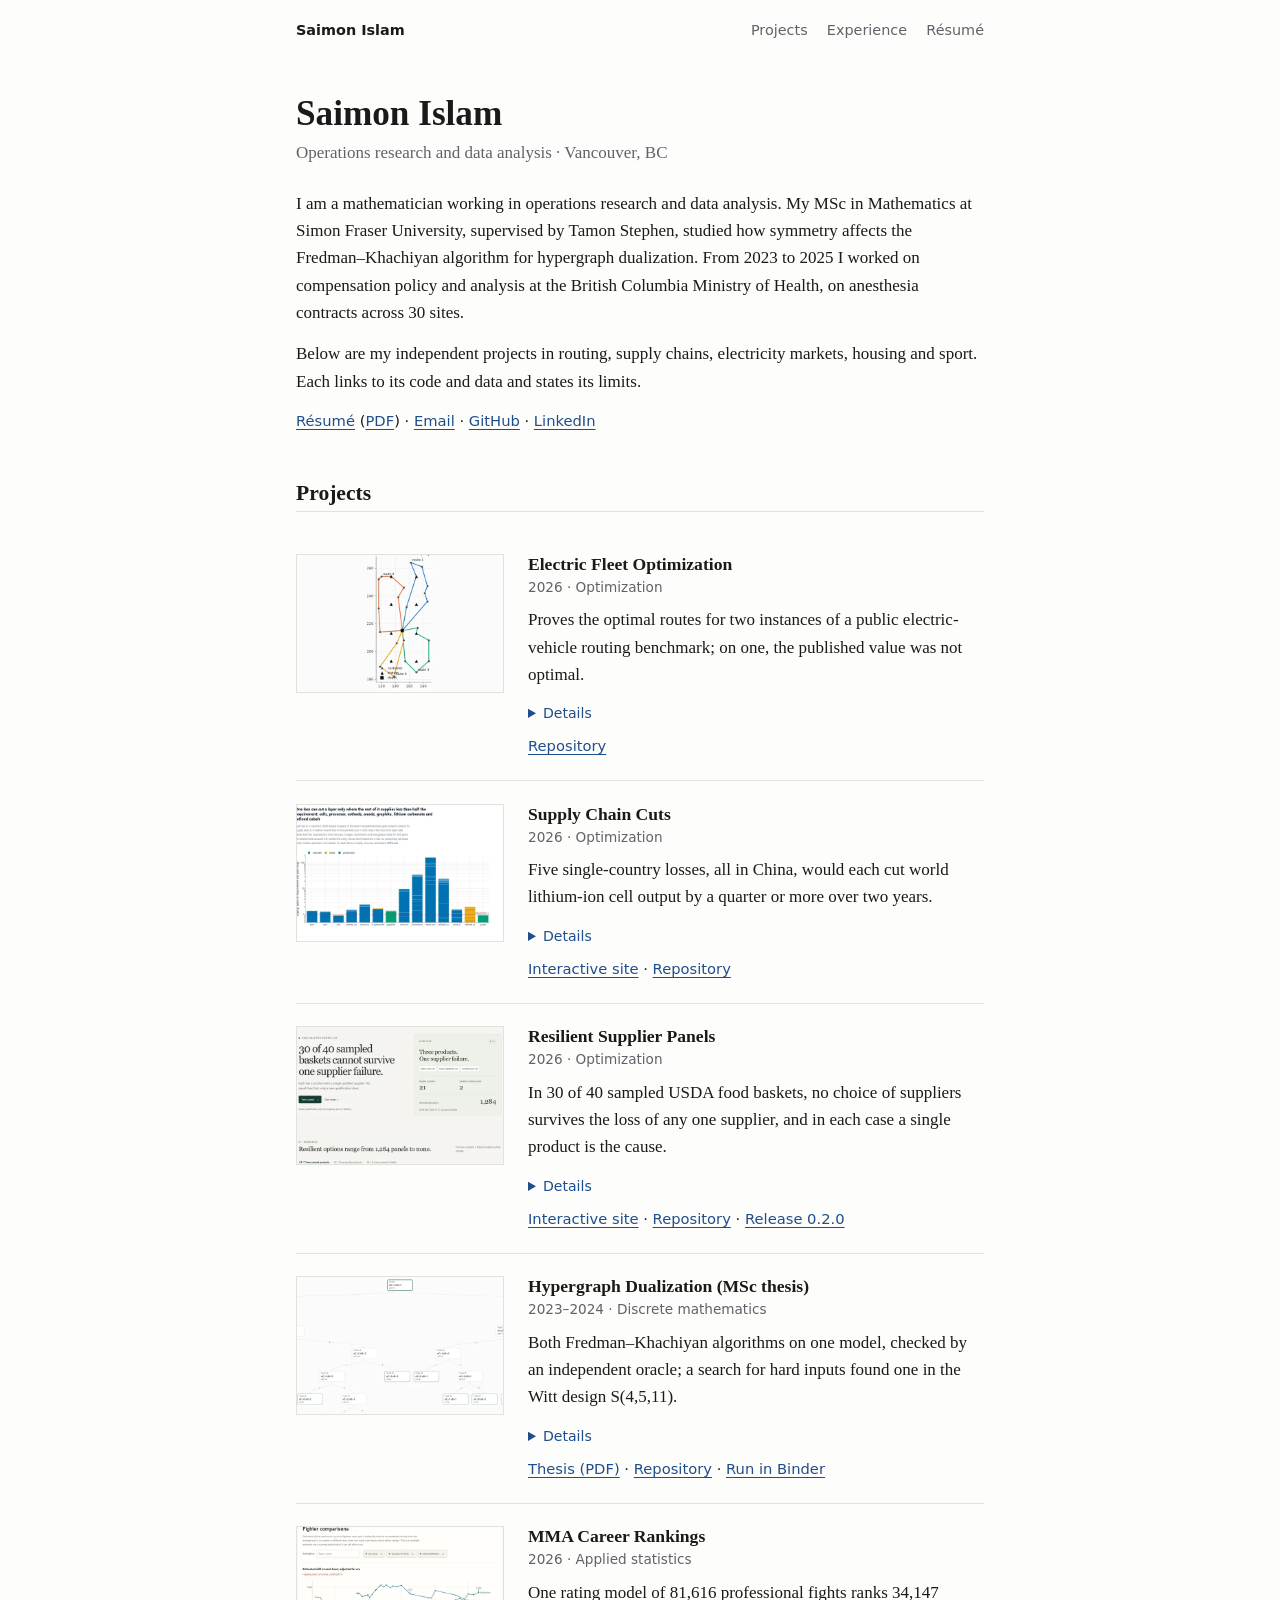
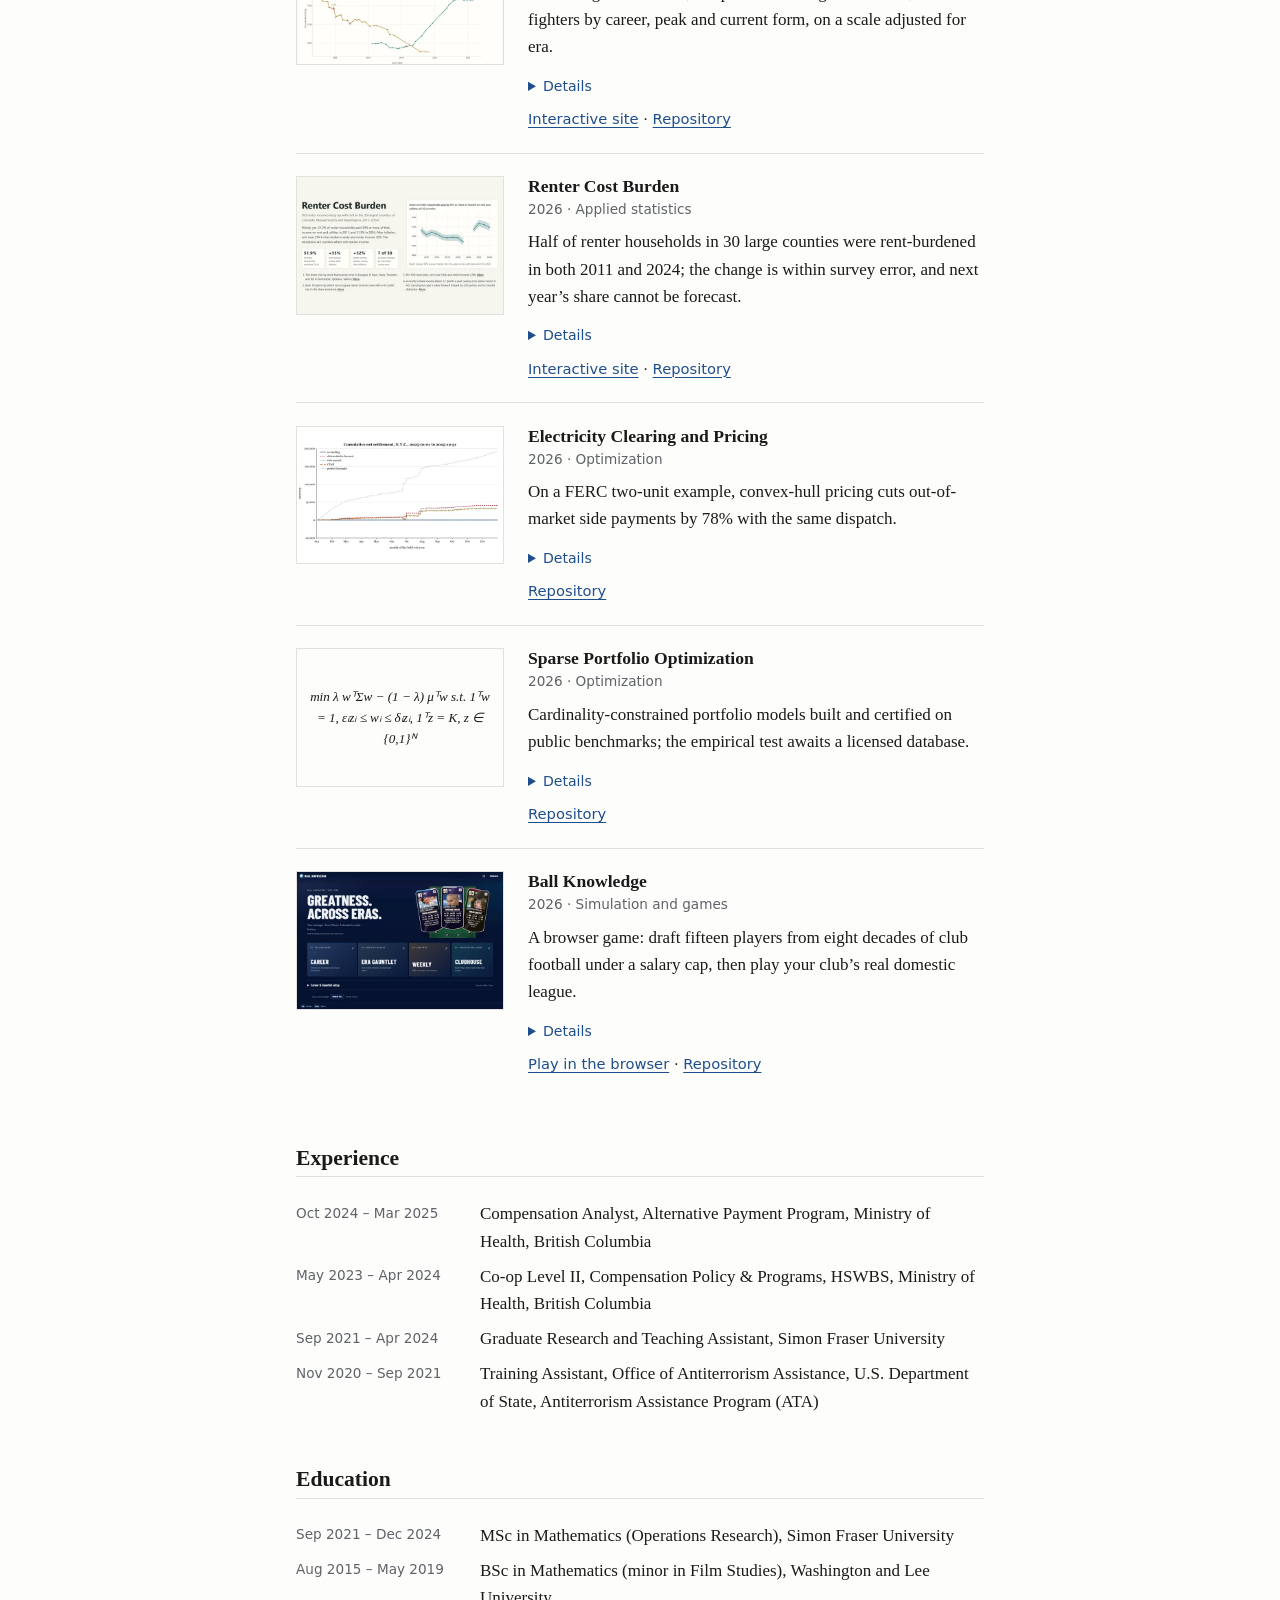
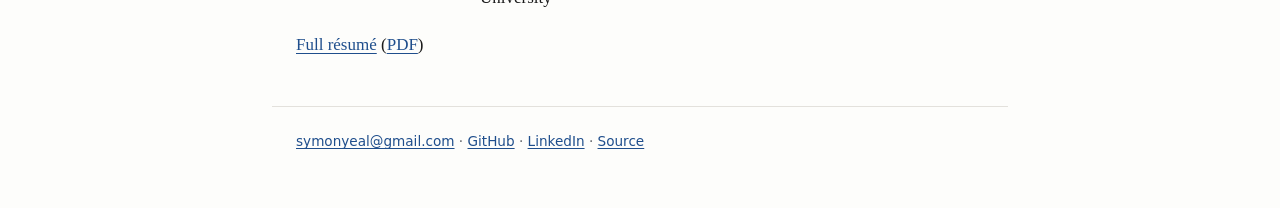
==== commit e70545f3: "Plain redesign: one column, one face, one accent; one project list; plainer copy Removes the dark ba" ====
--- a/site/index.html
+++ b/site/index.html
@@ -3,12 +3,12 @@
 <head>
 <meta charset="utf-8">
 <meta name="viewport" content="width=device-width, initial-scale=1">
-<title>Saimon Islam · Operations research and data analysis</title>
-<meta name="description" content="Saimon Islam: operations research and data analysis. I build optimization and statistical models that report how far each answer can be trusted.">
+<title>Saimon Islam</title>
+<meta name="description" content="Saimon Islam: operations research and data analysis, Vancouver, BC. Projects, experience and résumé.">
 <link rel="canonical" href="https://symonyeal.github.io/">
 <meta property="og:type" content="website">
-<meta property="og:title" content="Saimon Islam · Operations research and data analysis">
-<meta property="og:description" content="Saimon Islam: operations research and data analysis. I build optimization and statistical models that report how far each answer can be trusted.">
+<meta property="og:title" content="Saimon Islam">
+<meta property="og:description" content="Saimon Islam: operations research and data analysis, Vancouver, BC. Projects, experience and résumé.">
 <meta property="og:url" content="https://symonyeal.github.io/">
 <meta property="og:image" content="https://symonyeal.github.io/og.png">
 <meta property="og:image:width" content="1200">
@@ -17,248 +17,183 @@
 <meta name="color-scheme" content="light dark">
 <link rel="icon" href="favicon.svg" type="image/svg+xml">
 <link rel="preload" href="assets/fonts/source-serif-4.woff2" as="font" type="font/woff2" crossorigin>
-<link rel="preload" href="assets/fonts/space-grotesk.woff2" as="font" type="font/woff2" crossorigin>
 <link rel="stylesheet" href="assets/style.css">
 </head>
 <body>
 <a class="skip" href="#main">Skip to content</a>
-<header class="top"><div class="wrap">
+<header class="top wrap">
 <a class="brand" href="./">Saimon Islam</a>
-<nav aria-label="Main"><ul>
-<li><a href="./#work">Work</a></li><li><a href="./#projects">Projects</a></li><li><a href="./#experience">Experience</a></li><li><a href="resume.html">Résumé</a></li><li><a href="./#contact">Contact</a></li>
-</ul></nav>
-</div></header>
-<main id="main">
-<section class="hero band" aria-labelledby="name"><div class="wrap">
-<div>
+<nav aria-label="Main"><a href="./#projects">Projects</a> <a href="./#experience">Experience</a> <a href="resume.html">Résumé</a></nav>
+</header>
+<main id="main" class="wrap">
+<section class="intro" aria-labelledby="name">
 
 <h1 id="name">Saimon Islam</h1>
 <p class="role">Operations research and data analysis · Vancouver, BC</p>
 
-<p class="lead">I build optimization and statistical models that report how far each answer can be trusted.</p>
-<div class="intro"><p>I am a mathematician working in operations research and data analysis. My MSc in Mathematics at Simon Fraser University studied how symmetry affects the Fredman–Khachiyan algorithm for hypergraph dualization. From 2023 to 2025 I worked in compensation policy and analysis at the British Columbia Ministry of Health, on anesthesia contracts across 30 sites.</p><p>My public projects apply the same discipline to routing, supply chains, electricity markets, housing and sport. Each reported answer comes with its evidence: a lower bound beside a plan, a survey margin beside a change, an independent check beside a solver. Each also states what it does not show.</p></div>
-<dl class="facts"><div><dt>MSc Mathematics (Operations Research)</dt><dd>Simon Fraser University, 2024</dd></div><div><dt>Compensation analyst</dt><dd>BC Ministry of Health, 2023–2025</dd></div><div><dt>9 public research repositories</dt><dd>5 with interactive sites</dd></div></dl>
-<p class="links"><a href="resume.html" class="btn">Résumé</a><a href="Saimon-Islam-Resume.pdf">Download PDF</a><a href="https://github.com/symonyeal" rel="noopener">GitHub</a><a href="https://www.linkedin.com/in/saimon-islam-b9291292" rel="noopener">LinkedIn</a><a href="mailto:symonyeal@gmail.com">Email</a></p>
-</div>
-<figure class="mark"><svg viewBox="-112 -112 224 178" role="img" aria-label="The Fano plane: seven points and seven lines"><circle class="l h2" cx="0" cy="0" r="50.0"/><line class="h0" x1="86.6" y1="50.0" x2="-86.6" y2="50.0"/><line class="h1" x1="-86.6" y1="50.0" x2="0.0" y2="-100.0"/><line class="h2" x1="0.0" y1="-100.0" x2="86.6" y2="50.0"/><line class="h3" x1="0.0" y1="-100.0" x2="0.0" y2="50.0"/><line class="h0" x1="86.6" y1="50.0" x2="-43.3" y2="-25.0"/><line class="h1" x1="-86.6" y1="50.0" x2="43.3" y2="-25.0"/><circle class="p" cx="0.0" cy="-100.0" r="7"/><circle class="p" cx="86.6" cy="50.0" r="7"/><circle class="p" cx="-86.6" cy="50.0" r="7"/><circle class="p" cx="0.0" cy="50.0" r="7"/><circle class="p" cx="-43.3" cy="-25.0" r="7"/><circle class="p" cx="43.3" cy="-25.0" r="7"/><circle class="p" cx="0.0" cy="0.0" r="7"/></svg><figcaption>The Fano plane PG(2,2): 7 points, 7 lines, automorphism group PSL(3,2) of order 168. The thesis traces its symmetry through FK-A.</figcaption></figure>
-</div></section>
-
-<section class="areas wrap num" aria-labelledby="areas-h">
-<h2 id="areas-h">What I work on</h2>
-<div class="cols"><a class="tile" href="#projects" data-subject="Optimization" data-filter="Optimization"><h3>Optimization</h3><p>Mixed-integer and convex models with certificates: column generation, interior-point methods, network interdiction, enumeration.</p><span>5 projects →</span></a><a class="tile" href="#projects" data-subject="Applied statistics" data-filter="Applied statistics"><h3>Applied statistics</h3><p>Estimation that respects sampling error, forecasts tested out of sample, and paired-comparison rating models.</p><span>2 projects →</span></a><a class="tile" href="#projects" data-subject="Discrete mathematics" data-filter="Discrete mathematics"><h3>Discrete mathematics</h3><p>Hypergraph transversals, monotone Boolean duality and the role of symmetry in recursive algorithms.</p><span>1 projects →</span></a></div>
+<p>I am a mathematician working in operations research and data analysis. My MSc in Mathematics at Simon Fraser University, supervised by Tamon Stephen, studied how symmetry affects the Fredman–Khachiyan algorithm for hypergraph dualization. From 2023 to 2025 I worked on compensation policy and analysis at the British Columbia Ministry of Health, on anesthesia contracts across 30 sites.</p><p>Below are my independent projects in routing, supply chains, electricity markets, housing and sport. Each links to its code and data and states its limits.</p>
+<p class="links"><a href="resume.html">Résumé</a> (<a href="Saimon-Islam-Resume.pdf">PDF</a>) · <a href="mailto:symonyeal@gmail.com">Email</a> · <a href="https://github.com/symonyeal" rel="noopener">GitHub</a> · <a href="https://www.linkedin.com/in/saimon-islam-b9291292" rel="noopener">LinkedIn</a></p>
 </section>
 
-<section id="work" class="wrap num" aria-labelledby="work-h">
-<h2 id="work-h">Selected work</h2>
-<p class="note">Each summary leads with the finding, then states the problem, the method, the results and what the work does not show. Numbers are taken from the project’s repository.</p>
-<article class="feature" id="electric-fleet" data-subject="Optimization">
-<figure class="fig"><a href="img/electric-fleet-1200.webp" title="Open full size"><img src="img/electric-fleet-1200.webp" srcset="img/electric-fleet-600.webp 600w, img/electric-fleet-1200.webp 1200w" sizes="(min-width: 60rem) 34rem, 100vw" width="1200" height="800" loading="lazy" decoding="async" alt="Four routes leaving one depot on benchmark instance E-n22-k4, with charging stations marked as triangles: the replayed solution of length 384.678, certified optimal."></a><figcaption>E-n22-k4: the certified optimal routes (length 384.678).</figcaption></figure>
-<div class="body">
-<p class="meta">Optimization · 2026</p>
-<h3>Electric Fleet Optimization</h3>
-<p class="stat"><b>571.95 &lt; 573.13</b><span>E-n23-k3: the proven optimum beside the published best-known value</span></p>
-<p class="headline">Proves the optimal routes for two instances of a public electric-vehicle routing benchmark; on one, the published value was not optimal.</p>
-<dl class="wu">
-<dt>Problem</dt><dd>Electric vans and buses have limited range, so a plan must decide when and where each vehicle recharges as well as where it goes. The IEEE WCCI-2020 benchmark for electric-vehicle routing published best-known values that were never proven optimal, and no method reported a lower bound.</dd>
-<dt>Results</dt><dd class="res"><ul><li>E-n22-k4 and E-n23-k3 certified optimal. On E-n23-k3 the optimum, 571.95, is shorter than the published 573.13.</li><li>E-n30-k3 bracketed within 0.191%: a route shorter than the published one, and a proof that none is more than 0.2% shorter.</li><li>Route 100: ignoring battery limits, 16 buses cover the timetable.</li></ul></dd>
-<dt>Limits</dt><dd>One depot, identical vehicles, no time windows or driver shifts. Four of the seven benchmark instances remain open, and the full-day bus result with batteries and BC Hydro prices has not yet been computed. It is not TransLink’s operating plan.</dd>
-<dt>Contribution</dt><dd>Independent project: formulation, algorithms, validation and documentation.</dd>
-</dl>
-<details class="method"><summary>Method</summary><p>A mixed-integer model on a station-path multigraph, bounded by a set-partitioning linear program solved by column generation with interior-point duals. Every reported plan is replayed, and every bound passes a schema check, so each instance is labelled certified, bracketed or open. The same core sizes buses and chargers for TransLink’s Route 100 timetable (219 trips a day).</p></details>
-<p class="links"><a href="https://github.com/symonyeal/Electric-Fleet-Optimization" class="btn" rel="noopener">Repository</a></p>
+<section id="projects" aria-labelledby="projects-h">
+<h2 id="projects-h">Projects</h2>
+<ol class="projects"><li class="project" id="electric-fleet">
+<figure class="fig"><a href="img/electric-fleet-1200.webp" title="E-n22-k4: the certified optimal routes (length 384.678)."><img src="img/electric-fleet-600.webp" srcset="img/electric-fleet-600.webp 600w, img/electric-fleet-1200.webp 1200w" sizes="(min-width: 44rem) 13rem, 100vw" width="600" height="400" loading="lazy" decoding="async" alt="Four routes leaving one depot on benchmark instance E-n22-k4, with charging stations marked as triangles: the replayed solution of length 384.678, certified optimal."></a></figure>
+<div>
+<h3><a href="https://github.com/symonyeal/Electric-Fleet-Optimization" rel="noopener">Electric Fleet Optimization</a></h3>
+<p class="meta">2026 · Optimization</p>
+<p>Proves the optimal routes for two instances of a public electric-vehicle routing benchmark; on one, the published value was not optimal.</p>
+<details><summary>Details</summary>
+<p><em>Problem.</em> Electric vans and buses have limited range, so a plan must decide when and where each vehicle recharges as well as where it goes. The IEEE WCCI-2020 benchmark for electric-vehicle routing published best-known values that were never proven optimal, and no method reported a lower bound.</p>
+<p><em>Method.</em> A mixed-integer model on a station-path multigraph, bounded by a set-partitioning linear program solved by column generation with interior-point duals. Every reported plan is replayed, and every bound passes a schema check, so each instance is labelled certified, bracketed or open. The same core sizes buses and chargers for TransLink’s Route 100 timetable (219 trips a day).</p>
+<p><em>Results.</em></p><ul><li>E-n22-k4 and E-n23-k3 certified optimal. On E-n23-k3 the optimum, 571.95, is shorter than the published 573.13.</li><li>E-n30-k3 bracketed within 0.191%: a route shorter than the published one, and a proof that none is more than 0.2% shorter.</li><li>Route 100: ignoring battery limits, 16 buses cover the timetable.</li></ul>
+<p><em>Limits.</em> One depot, identical vehicles, no time windows or driver shifts. Four of the seven benchmark instances remain open, and the full-day bus result with batteries and BC Hydro prices has not yet been computed. It is not TransLink’s operating plan.</p>
+<p><em>Contribution.</em> Independent project: formulation, algorithms, validation and documentation.</p>
+<p class="cap">Figure: E-n22-k4: the certified optimal routes (length 384.678).</p>
+</details>
+<p class="links"><a href="https://github.com/symonyeal/Electric-Fleet-Optimization" rel="noopener">Repository</a></p>
 </div>
-</article><article class="feature flip" id="supply-chain-cuts" data-subject="Optimization">
-<figure class="fig"><a href="img/supply-chain-cuts-1200.webp" title="Open full size"><img src="img/supply-chain-cuts-1200.webp" srcset="img/supply-chain-cuts-600.webp 600w, img/supply-chain-cuts-1200.webp 1200w" sizes="(min-width: 60rem) 34rem, 100vw" width="1200" height="800" loading="lazy" decoding="async" alt="Bar chart from the project site: each layer of the lithium-ion chain, from anode material to refined nickel, with 2024 supply in years of annual requirement on a log scale, coloured by whether the figure comes from production statistics, trade data or imputation."></a><figcaption>Supply of each layer in years of requirement; a single loss can cut only the layers near the dashed line.</figcaption></figure>
-<div class="body">
-<p class="meta">Optimization · 2026</p>
-<h3>Supply Chain Cuts</h3>
-<p class="stat"><b>5</b><span>single-country losses, all in China, that would each cut world lithium-ion cell output by a quarter or more over two years</span></p>
-<p class="headline">Five single-country losses, all in China, would each cut world lithium-ion cell output by a quarter or more over two years.</p>
-<dl class="wu">
-<dt>Problem</dt><dd>Batteries and solar panels pass through mines, refineries and factories in many countries. Which losses of one country’s output, alone or with up to two others, would cut world production by at least 25% over 24 months, and how often might that happen?</dd>
-<dt>Results</dt><dd class="res"><ul><li>Batteries: five single weak points (cells, cathode material, anode material, graphite, lithium carbonate), assuming plants can switch between LFP and NCM chemistries.</li><li>Solar: four single weak points (polysilicon, wafers, cells, modules).</li><li>If every export restriction recorded since 2012 were a complete shutdown, such a shortfall would occur in about 29% of years for batteries and 24% for solar. These are stress scenarios, not forecasts.</li></ul></dd>
-<dt>Limits</dt><dd>Much capacity outside China is estimated from export volumes. No plant locations are modelled, so natural hazards are a scenario only. Recorded export restrictions fail the predictive test.</dd>
-<dt>Contribution</dt><dd>Independent project: model, enumeration methods, data reconciliation, validation and interactive site.</dd>
-</dl>
-<details class="method"><summary>Method</summary><p>A capacity network from mine to cell, built from 2024 production statistics and, where those are missing, export mass. A recourse linear program gives the least shortfall under each disruption. Minimal cut sets of up to three losses are enumerated three independent ways (an interdiction MILP built from the LP dual, a lattice search, exhaustive search), and their lists agree. Annual probability is bracketed by an exact lower bound plus a Monte Carlo residual.</p></details>
-<p class="links"><a href="https://symonyeal.github.io/Supply-Chain-Cuts/" class="btn" rel="noopener">Interactive site</a><a href="https://github.com/symonyeal/Supply-Chain-Cuts" rel="noopener">Repository</a></p>
+</li><li class="project" id="supply-chain-cuts">
+<figure class="fig"><a href="img/supply-chain-cuts-1200.webp" title="Supply of each layer in years of requirement; a single loss can cut only the layers near the dashed line."><img src="img/supply-chain-cuts-600.webp" srcset="img/supply-chain-cuts-600.webp 600w, img/supply-chain-cuts-1200.webp 1200w" sizes="(min-width: 44rem) 13rem, 100vw" width="600" height="400" loading="lazy" decoding="async" alt="Bar chart from the project site: each layer of the lithium-ion chain, from anode material to refined nickel, with 2024 supply in years of annual requirement on a log scale, coloured by whether the figure comes from production statistics, trade data or imputation."></a></figure>
+<div>
+<h3><a href="https://symonyeal.github.io/Supply-Chain-Cuts/" rel="noopener">Supply Chain Cuts</a></h3>
+<p class="meta">2026 · Optimization</p>
+<p>Five single-country losses, all in China, would each cut world lithium-ion cell output by a quarter or more over two years.</p>
+<details><summary>Details</summary>
+<p><em>Problem.</em> Batteries and solar panels pass through mines, refineries and factories in many countries. Which losses of one country’s output, alone or with up to two others, would cut world production by at least 25% over 24 months, and how often might that happen?</p>
+<p><em>Method.</em> A capacity network from mine to cell, built from 2024 production statistics and, where those are missing, export mass. A recourse linear program gives the least shortfall under each disruption. Minimal cut sets of up to three losses are enumerated three independent ways (an interdiction MILP built from the LP dual, a lattice search, exhaustive search), and their lists agree. Annual probability is bracketed by an exact lower bound plus a Monte Carlo residual.</p>
+<p><em>Results.</em></p><ul><li>Batteries: five single weak points (cells, cathode material, anode material, graphite, lithium carbonate), assuming plants can switch between LFP and NCM chemistries.</li><li>Solar: four single weak points (polysilicon, wafers, cells, modules).</li><li>If every export restriction recorded since 2012 were a complete shutdown, such a shortfall would occur in about 29% of years for batteries and 24% for solar. These are stress scenarios, not forecasts.</li></ul>
+<p><em>Limits.</em> Much capacity outside China is estimated from export volumes. No plant locations are modelled, so natural hazards are a scenario only. Recorded export restrictions fail the predictive test.</p>
+<p><em>Contribution.</em> Independent project: model, enumeration methods, data reconciliation, validation and interactive site.</p>
+<p class="cap">Figure: Supply of each layer in years of requirement; a single loss can cut only the layers near the dashed line.</p>
+</details>
+<p class="links"><a href="https://symonyeal.github.io/Supply-Chain-Cuts/" rel="noopener">Interactive site</a> · <a href="https://github.com/symonyeal/Supply-Chain-Cuts" rel="noopener">Repository</a></p>
 </div>
-</article><article class="feature" id="supplier-panels" data-subject="Optimization">
-<figure class="fig"><a href="img/supplier-panels-1200.webp" title="Open full size"><img src="img/supplier-panels-1200.webp" srcset="img/supplier-panels-600.webp 600w, img/supplier-panels-1200.webp 1200w" sizes="(min-width: 60rem) 34rem, 100vw" width="1200" height="800" loading="lazy" decoding="async" alt="Opening screen of the project site: the headline “30 of 40 sampled baskets cannot survive one supplier failure”, beside a lead case of three canned products with 21 eligible suppliers, a smallest resilient panel of 2 and 1,284 minimal alternatives."></a><figcaption>The project site opens with the answer and a worked basket.</figcaption></figure>
-<div class="body">
-<p class="meta">Optimization · 2026</p>
-<h3>Resilient Supplier Panels</h3>
-<p class="stat"><b>30 / 40</b><span>sampled USDA baskets in which no supplier panel survives the loss of any one supplier</span></p>
-<p class="headline">In 30 of 40 sampled USDA food baskets, no choice of suppliers survives the loss of any one supplier, and in each case a single product is the cause.</p>
-<dl class="wu">
-<dt>Problem</dt><dd>The USDA approves vendors for specific products before they may bid on its food purchases. A buyer wants a panel of suppliers that still covers every product in a basket after any one supplier fails. How small can it be, how many exist, and which suppliers cannot be replaced?</dd>
-<dt>Results</dt><dd class="res"><ul><li>30 of 40 baskets have no resilient panel; each contains a product with only one approved supplier. Approving a second supplier, not choosing differently, fixes it.</li><li>In the other 10 baskets, 2 to 6 suppliers cover every product after any single failure.</li><li>Canned-goods example: 21 approved suppliers, a smallest panel of 2, and 1,284 certified minimal panels.</li></ul></dd>
-<dt>Limits</dt><dd>Approvals only: not capacity, price, delivery record or shared ownership. One data snapshot (2026-10-15). Research, not a purchasing recommendation.</dd>
-<dt>Contribution</dt><dd>Independent project: model, solver and enumeration pipeline, certificates and interactive site. Release 0.2.0.</dd>
-</dl>
-<details class="method"><summary>Method</summary><p>Resilient panels are the minimal transversals of a scenario hypergraph. A MILP finds the smallest panel (median 0.8 ms). Berge’s method and FK-B, from the author’s MSc thesis code, enumerate every minimal panel. Separate code certifies each panel against the USDA list, and a second MILP certifies that none is missing.</p></details>
-<p class="links"><a href="https://symonyeal.github.io/Resilient-Supplier-Panels/" class="btn" rel="noopener">Interactive site</a><a href="https://github.com/symonyeal/Resilient-Supplier-Panels" rel="noopener">Repository</a><a href="https://github.com/symonyeal/Resilient-Supplier-Panels/releases/tag/v0.2.0" rel="noopener">Release 0.2.0</a></p>
+</li><li class="project" id="supplier-panels">
+<figure class="fig"><a href="img/supplier-panels-1200.webp" title="The project site opens with the answer and a worked basket."><img src="img/supplier-panels-600.webp" srcset="img/supplier-panels-600.webp 600w, img/supplier-panels-1200.webp 1200w" sizes="(min-width: 44rem) 13rem, 100vw" width="600" height="400" loading="lazy" decoding="async" alt="Opening screen of the project site: the headline “30 of 40 sampled baskets cannot survive one supplier failure”, beside a lead case of three canned products with 21 eligible suppliers, a smallest resilient panel of 2 and 1,284 minimal alternatives."></a></figure>
+<div>
+<h3><a href="https://symonyeal.github.io/Resilient-Supplier-Panels/" rel="noopener">Resilient Supplier Panels</a></h3>
+<p class="meta">2026 · Optimization</p>
+<p>In 30 of 40 sampled USDA food baskets, no choice of suppliers survives the loss of any one supplier, and in each case a single product is the cause.</p>
+<details><summary>Details</summary>
+<p><em>Problem.</em> The USDA approves vendors for specific products before they may bid on its food purchases. A buyer wants a panel of suppliers that still covers every product in a basket after any one supplier fails. How small can it be, how many exist, and which suppliers cannot be replaced?</p>
+<p><em>Method.</em> Resilient panels are the minimal transversals of a scenario hypergraph. A MILP finds the smallest panel (median 0.8 ms). Berge’s method and FK-B, from the author’s MSc thesis code, enumerate every minimal panel. Separate code certifies each panel against the USDA list, and a second MILP certifies that none is missing.</p>
+<p><em>Results.</em></p><ul><li>30 of 40 baskets have no resilient panel; each contains a product with only one approved supplier. Approving a second supplier, not choosing differently, fixes it.</li><li>In the other 10 baskets, 2 to 6 suppliers cover every product after any single failure.</li><li>Canned-goods example: 21 approved suppliers, a smallest panel of 2, and 1,284 certified minimal panels.</li></ul>
+<p><em>Limits.</em> Approvals only: not capacity, price, delivery record or shared ownership. One data snapshot (2026-10-15). Research, not a purchasing recommendation.</p>
+<p><em>Contribution.</em> Independent project: model, solver and enumeration pipeline, certificates and interactive site. Release 0.2.0.</p>
+<p class="cap">Figure: The project site opens with the answer and a worked basket.</p>
+</details>
+<p class="links"><a href="https://symonyeal.github.io/Resilient-Supplier-Panels/" rel="noopener">Interactive site</a> · <a href="https://github.com/symonyeal/Resilient-Supplier-Panels" rel="noopener">Repository</a> · <a href="https://github.com/symonyeal/Resilient-Supplier-Panels/releases/tag/v0.2.0" rel="noopener">Release 0.2.0</a></p>
 </div>
-</article><article class="feature flip" id="hypergraph-dualization" data-subject="Discrete mathematics">
-<figure class="fig"><a href="img/hypergraph-dualization-1200.webp" title="Open full size"><img src="img/hypergraph-dualization-1200.webp" srcset="img/hypergraph-dualization-600.webp 600w, img/hypergraph-dualization-1200.webp 1200w" sizes="(min-width: 60rem) 34rem, 100vw" width="1200" height="800" loading="lazy" decoding="async" alt="Interactive report of the FK-A recursion on the Fano plane: a tree of 59 subproblem nodes, each labelled with the sizes of its two hypergraphs, beside a panel showing the root’s automorphism group PSL(3,2) of order 168."></a><figcaption>FK-A on the Fano plane: 59 nodes, 30 leaves; automorphism group PSL(3,2).</figcaption></figure>
-<div class="body">
-<p class="meta">Discrete mathematics · 2023–2024</p>
-<h3>Hypergraph Dualization (MSc thesis)</h3>
-<p class="stat"><b>S(4,5,11)</b><span>the Witt design behind a new hard instance found by search</span></p>
-<p class="headline">Both Fredman–Khachiyan algorithms on one model, checked by an independent oracle; a search for hard inputs found one in the Witt design S(4,5,11).</p>
-<dl class="wu">
-<dt>Problem</dt><dd>Given two hypergraphs, decide whether each is the transversal hypergraph of the other: list every minimal way to meet all of a family of sets, and prove the list complete. Whether this can be done in polynomial time is open. Fredman and Khachiyan’s algorithms FK-A and FK-B run in quasi-polynomial time, but FK-A slows on highly symmetric families.</dd>
-<dt>Results</dt><dd class="res"><ul><li>FK-A and FK-B agree on every instance, and the oracle confirms every answer. The test suite (457 passing) reproduces the thesis’s published recursion trees.</li><li>A search for new hard instances found one built from the Witt design S(4,5,11).</li><li>Counting distinct subproblems rather than tree nodes, none of the published hard instances is hard for the recursion itself.</li></ul></dd>
-<dt>Limits</dt><dd>Small instances; whether dualization is solvable in polynomial time remains open.</dd>
-<dt>Contribution</dt><dd>MSc thesis, Simon Fraser University, 2024 (senior supervisor: Tamon Stephen). The maintained Python implementation; the legacy implementation credits Saimon Islam and Lacey Liang.</dd>
-</dl>
-<details class="method"><summary>Method</summary><p>The thesis analyses symmetry in clique hypergraphs and their transversals, shows that the FK-A decomposition induces a minor map on the underlying graph, and characterizes hypergraphs that FK-A struggles with. The repository implements FK-A and FK-B on one bitset model, draws their recursion trees side by side, and checks every answer against an independent transversal oracle.</p></details>
-<p class="links"><a href="https://github.com/symonyeal/Hypergraph-Dualization/blob/main/Saimon%20Islam%20Manuscript%20MSc%20Thesis%20(1).pdf" class="btn" rel="noopener">Thesis (PDF)</a><a href="https://github.com/symonyeal/Hypergraph-Dualization" rel="noopener">Repository</a><a href="https://mybinder.org/v2/gh/symonyeal/Hypergraph-Dualization/main?urlpath=lab" rel="noopener">Run in Binder</a></p>
+</li><li class="project" id="hypergraph-dualization">
+<figure class="fig"><a href="img/hypergraph-dualization-1200.webp" title="FK-A on the Fano plane: 59 nodes, 30 leaves; automorphism group PSL(3,2)."><img src="img/hypergraph-dualization-600.webp" srcset="img/hypergraph-dualization-600.webp 600w, img/hypergraph-dualization-1200.webp 1200w" sizes="(min-width: 44rem) 13rem, 100vw" width="600" height="400" loading="lazy" decoding="async" alt="Interactive report of the FK-A recursion on the Fano plane: a tree of 59 subproblem nodes, each labelled with the sizes of its two hypergraphs, beside a panel showing the root’s automorphism group PSL(3,2) of order 168."></a></figure>
+<div>
+<h3><a href="https://github.com/symonyeal/Hypergraph-Dualization/blob/main/Saimon%20Islam%20Manuscript%20MSc%20Thesis%20(1).pdf" rel="noopener">Hypergraph Dualization (MSc thesis)</a></h3>
+<p class="meta">2023–2024 · Discrete mathematics</p>
+<p>Both Fredman–Khachiyan algorithms on one model, checked by an independent oracle; a search for hard inputs found one in the Witt design S(4,5,11).</p>
+<details><summary>Details</summary>
+<p><em>Problem.</em> Given two hypergraphs, decide whether each is the transversal hypergraph of the other: list every minimal way to meet all of a family of sets, and prove the list complete. Whether this can be done in polynomial time is open. Fredman and Khachiyan’s algorithms FK-A and FK-B run in quasi-polynomial time, but FK-A slows on highly symmetric families.</p>
+<p><em>Method.</em> The thesis analyses symmetry in clique hypergraphs and their transversals, shows that the FK-A decomposition induces a minor map on the underlying graph, and characterizes hypergraphs that FK-A struggles with. The repository implements FK-A and FK-B on one bitset model, draws their recursion trees side by side, and checks every answer against an independent transversal oracle.</p>
+<p><em>Results.</em></p><ul><li>FK-A and FK-B agree on every instance, and the oracle confirms every answer. The test suite (457 passing) reproduces the thesis’s published recursion trees.</li><li>A search for new hard instances found one built from the Witt design S(4,5,11).</li><li>Counting distinct subproblems rather than tree nodes, none of the published hard instances is hard for the recursion itself.</li></ul>
+<p><em>Limits.</em> Small instances; whether dualization is solvable in polynomial time remains open.</p>
+<p><em>Contribution.</em> MSc thesis, Simon Fraser University, 2024 (senior supervisor: Tamon Stephen). The maintained Python implementation; the legacy implementation credits Saimon Islam and Lacey Liang.</p>
+<p class="cap">Figure: FK-A on the Fano plane: 59 nodes, 30 leaves; automorphism group PSL(3,2).</p>
+</details>
+<p class="links"><a href="https://github.com/symonyeal/Hypergraph-Dualization/blob/main/Saimon%20Islam%20Manuscript%20MSc%20Thesis%20(1).pdf" rel="noopener">Thesis (PDF)</a> · <a href="https://github.com/symonyeal/Hypergraph-Dualization" rel="noopener">Repository</a> · <a href="https://mybinder.org/v2/gh/symonyeal/Hypergraph-Dualization/main?urlpath=lab" rel="noopener">Run in Binder</a></p>
 </div>
-</article><article class="feature" id="mma-rankings" data-subject="Applied statistics">
-<figure class="fig"><a href="img/mma-rankings-1200.webp" title="Open full size"><img src="img/mma-rankings-1200.webp" srcset="img/mma-rankings-600.webp 600w, img/mma-rankings-1200.webp 1200w" sizes="(min-width: 60rem) 34rem, 100vw" width="1200" height="800" loading="lazy" decoding="async" alt="Chart from the project site: era-adjusted rating at each bout for Jon Jones, Georges St-Pierre and Islam Makhachev, 2002 to 2026, with peaks labelled."></a><figcaption>Era-adjusted rating at each bout, three careers compared.</figcaption></figure>
-<div class="body">
-<p class="meta">Applied statistics · 2026</p>
-<h3>MMA Career Rankings</h3>
-<p class="stat"><b>81,616</b><span>professional fights in one rating model, ranking 34,147 fighters</span></p>
-<p class="headline">One rating model of 81,616 professional fights ranks 34,147 fighters by career, peak and current form, on a scale adjusted for era.</p>
-<dl class="wu">
-<dt>Problem</dt><dd>Ranking fighters across three decades and many promotions: rating scales drift upward over time, promotions differ in depth, and a short unbeaten record can look better than a long elite career.</dd>
-<dt>Results</dt><dd class="res"><ul><li>81,616 rated fights and 34,147 rated fighters; whole-career coverage for 1,826 of 1,837 eligible fighters (99.4%).</li><li>Published boards for all-time, prime and current form, by weight class, for men and women.</li><li>The site lets a reader change the score’s weights and see the order change, and checks forecast calibration against outcomes.</li></ul></dd>
-<dt>Limits</dt><dd>Not yet shown to predict fights better than a simpler rating; that test is open. Promotion labels are missing from 54% of rated fights.</dd>
-<dt>Contribution</dt><dd>Independent project: rating model, data assembly, release checks and interactive site.</dd>
-</dl>
-<details class="method"><summary>Method</summary><p>Whole-History Rating (Coulom, 2008) fitted to every career at once, so later results revalue earlier wins. Each year is read against its division’s contender line; promotion weights are shrunk toward the average where evidence is thin; titles, contender wins and skill are square-rooted on a common scale before weighting.</p></details>
-<p class="links"><a href="https://symonyeal.github.io/MMA-Career-Rankings/" class="btn" rel="noopener">Interactive site</a><a href="https://github.com/symonyeal/MMA-Career-Rankings" rel="noopener">Repository</a></p>
+</li><li class="project" id="mma-rankings">
+<figure class="fig"><a href="img/mma-rankings-1200.webp" title="Era-adjusted rating at each bout, three careers compared."><img src="img/mma-rankings-600.webp" srcset="img/mma-rankings-600.webp 600w, img/mma-rankings-1200.webp 1200w" sizes="(min-width: 44rem) 13rem, 100vw" width="600" height="400" loading="lazy" decoding="async" alt="Chart from the project site: era-adjusted rating at each bout for Jon Jones, Georges St-Pierre and Islam Makhachev, 2002 to 2026, with peaks labelled."></a></figure>
+<div>
+<h3><a href="https://symonyeal.github.io/MMA-Career-Rankings/" rel="noopener">MMA Career Rankings</a></h3>
+<p class="meta">2026 · Applied statistics</p>
+<p>One rating model of 81,616 professional fights ranks 34,147 fighters by career, peak and current form, on a scale adjusted for era.</p>
+<details><summary>Details</summary>
+<p><em>Problem.</em> Ranking fighters across three decades and many promotions: rating scales drift upward over time, promotions differ in depth, and a short unbeaten record can look better than a long elite career.</p>
+<p><em>Method.</em> Whole-History Rating (Coulom, 2008) fitted to every career at once, so later results revalue earlier wins. Each year is read against its division’s contender line; promotion weights are shrunk toward the average where evidence is thin; titles, contender wins and skill are square-rooted on a common scale before weighting.</p>
+<p><em>Results.</em></p><ul><li>81,616 rated fights and 34,147 rated fighters; whole-career coverage for 1,826 of 1,837 eligible fighters (99.4%).</li><li>Published boards for all-time, prime and current form, by weight class, for men and women.</li><li>The site lets a reader change the score’s weights and see the order change, and checks forecast calibration against outcomes.</li></ul>
+<p><em>Limits.</em> Not yet shown to predict fights better than a simpler rating; that test is open. Promotion labels are missing from 54% of rated fights.</p>
+<p><em>Contribution.</em> Independent project: rating model, data assembly, release checks and interactive site.</p>
+<p class="cap">Figure: Era-adjusted rating at each bout, three careers compared.</p>
+</details>
+<p class="links"><a href="https://symonyeal.github.io/MMA-Career-Rankings/" rel="noopener">Interactive site</a> · <a href="https://github.com/symonyeal/MMA-Career-Rankings" rel="noopener">Repository</a></p>
 </div>
-</article>
+</li><li class="project" id="renter-cost-burden">
+<figure class="fig"><a href="img/renter-cost-burden-1200.webp" title="Share of renters paying 30% or more, with the Census 90% margin."><img src="img/renter-cost-burden-600.webp" srcset="img/renter-cost-burden-600.webp 600w, img/renter-cost-burden-1200.webp 1200w" sizes="(min-width: 44rem) 13rem, 100vw" width="600" height="400" loading="lazy" decoding="async" alt="Opening of the project site: headline figures beside a line chart of the share of renter households paying 30% or more of income, 2011 to 2024, with a shaded survey-margin band."></a></figure>
+<div>
+<h3><a href="https://symonyeal.github.io/Renter-Cost-Burden/" rel="noopener">Renter Cost Burden</a></h3>
+<p class="meta">2026 · Applied statistics</p>
+<p>Half of renter households in 30 large counties were rent-burdened in both 2011 and 2024; the change is within survey error, and next year’s share cannot be forecast.</p>
+<details><summary>Details</summary>
+<p><em>Problem.</em> Did renter incomes keep up with rent in the 30 largest counties of Colorado, Massachusetts and Washington from 2011 to 2024, and did job growth make renters worse off?</p>
+<p><em>Method.</em> Census and BLS data, inflation-adjusted. Every change is compared with its Census 90% margin. Forecasts use only figures published by each forecast date, with 2023–2024 held back and registered before scoring.</p>
+<p><em>Results.</em></p><ul><li>51.2% of renter households spent 30% or more of income on rent and utilities in 2011 and 51.9% in 2024, inside the ±1.0-point margin.</li><li>In the median county, rent rose 33% and renter income 32%; seven counties changed by more than the survey can miss.</li><li>Carrying last year’s value forward (error 2.85 points) beat a regression (3.60) and boosted trees (3.12).</li></ul>
+<p><em>Limits.</em> Thirty large counties in three states; associations, not causes.</p>
+<p><em>Contribution.</em> Independent project: data pipeline, estimation, forecast tests and site.</p>
+<p class="cap">Figure: Share of renters paying 30% or more, with the Census 90% margin.</p>
+</details>
+<p class="links"><a href="https://symonyeal.github.io/Renter-Cost-Burden/" rel="noopener">Interactive site</a> · <a href="https://github.com/symonyeal/Renter-Cost-Burden" rel="noopener">Repository</a></p>
+</div>
+</li><li class="project" id="electricity-pricing">
+<figure class="fig"><a href="img/electricity-pricing-1200.webp" title="Battery settlement in 2025 under five policies (archived output, revision 88d244d)."><img src="img/electricity-pricing-600.webp" srcset="img/electricity-pricing-600.webp 600w, img/electricity-pricing-1200.webp 1200w" sizes="(min-width: 44rem) 13rem, 100vw" width="600" height="400" loading="lazy" decoding="async" alt="Line chart: cumulative net settlement of a 1 MW, 4 MWh battery in New York City through 2025 under no trading, deterministic forecast, risk-neutral, CVaR and perfect-foresight policies."></a></figure>
+<div>
+<h3><a href="https://github.com/symonyeal/Electricity-Clearing-and-Pricing" rel="noopener">Electricity Clearing and Pricing</a></h3>
+<p class="meta">2026 · Optimization</p>
+<p>On a FERC two-unit example, convex-hull pricing cuts out-of-market side payments by 78% with the same dispatch.</p>
+<details><summary>Details</summary>
+<p><em>Problem.</em> Power plants with start-up costs and minimum outputs cannot be paid by one price per hour, so markets add side payments (uplift) charged back to consumers. How much uplift is paid depends on the pricing rule.</p>
+<p><em>Method.</em> Exact unit-commitment and pricing models on small systems: locational marginal, convex-hull and average-incremental-cost prices, with the hull computed two ways and by Dantzig–Wolfe column generation, checked against each other and against published cases.</p>
+<p><em>Results.</em></p><ul><li>FERC staff case: marginal pricing posts $90/MWh at the peak with $1,690 uplift; convex-hull pricing posts $276/MWh with $365.</li><li>The two hull constructions agree to 2.6 × 10⁻¹⁶ on 104 feasible random systems; omitting congestion gives a wrong bound with no warning.</li><li>A 1 MW, 4 MWh battery in New York City in 2025 would have netted about $41,000, 22% of the perfect-foresight $190,720 (archived output, not re-run).</li></ul>
+<p><em>Limits.</em> Small systems; compares pricing rules, does not run a market.</p>
+<p><em>Contribution.</em> Independent project: models, decomposition, settlement checks.</p>
+<p class="cap">Figure: Battery settlement in 2025 under five policies (archived output, revision 88d244d).</p>
+</details>
+<p class="links"><a href="https://github.com/symonyeal/Electricity-Clearing-and-Pricing" rel="noopener">Repository</a></p>
+</div>
+</li><li class="project" id="sparse-portfolio">
+<figure class="fig formula"><div class="eq" role="img" aria-label="F1: mean–variance with at most K holdings (Chang et al., 2000).">min λ wᵀΣw − (1 − λ) μᵀw  s.t.  1ᵀw = 1,  εᵢzᵢ ≤ wᵢ ≤ δᵢzᵢ,  1ᵀz = K,  z ∈ {0,1}ᴺ</div></figure>
+<div>
+<h3><a href="https://github.com/symonyeal/Sparse-Portfolio-Optimization" rel="noopener">Sparse Portfolio Optimization</a></h3>
+<p class="meta">2026 · Optimization</p>
+<p>Cardinality-constrained portfolio models built and certified on public benchmarks; the empirical test awaits a licensed database.</p>
+<details><summary>Details</summary>
+<p><em>Problem.</em> Does choosing a few stocks by optimization, rather than at random, lower the chance of trailing the market or Treasury bills, given that a few percent of firms account for all net stock-market gains?</p>
+<p><em>Method.</em> Six formulations (mean–variance and its perspective reformulation, absolute deviation, CVaR, index tracking, a third-moment model), each solved by an open-source solver and checked independently: cutting-plane bounds, KKT conditions, recomputation from returns.</p>
+<p><em>Results.</em></p><ul><li>On OR-Library data, solver values agree with independent recomputation (CVaR to 4 × 10⁻¹⁷); one frontier comparison misses its 5 × 10⁻¹¹ tolerance and is reported as a failure.</li><li>No investment result yet: the test needs CRSP data that includes delisted firms, to avoid survivorship bias.</li></ul>
+<p><em>Limits.</em> OR-Library universes contain survivors only and validate computation, not strategy.</p>
+<p><em>Contribution.</em> Independent project: formulations, certificates and pre-registered test plan.</p>
+<p class="cap">Figure: F1: mean–variance with at most K holdings (Chang et al., 2000).</p>
+</details>
+<p class="links"><a href="https://github.com/symonyeal/Sparse-Portfolio-Optimization" rel="noopener">Repository</a></p>
+</div>
+</li><li class="project" id="ball-knowledge">
+<figure class="fig"><a href="img/ball-knowledge-1200.webp" title="Start screen."><img src="img/ball-knowledge-600.webp" srcset="img/ball-knowledge-600.webp 600w, img/ball-knowledge-1200.webp 1200w" sizes="(min-width: 44rem) 13rem, 100vw" width="600" height="400" loading="lazy" decoding="async" alt="Start screen of the game: the title “Greatness. Across eras.”, three player cards and tiles for the Career, Era Gauntlet, Weekly and Clubhouse modes."></a></figure>
+<div>
+<h3><a href="https://symonyeal.github.io/Ball-Knowledge/" rel="noopener">Ball Knowledge</a></h3>
+<p class="meta">2026 · Simulation and games</p>
+<p>A browser game: draft fifteen players from eight decades of club football under a salary cap, then play your club’s real domestic league.</p>
+<details><summary>Details</summary>
+<p><em>Problem.</em> A draft game across football eras must compare players from different decades on one scale and simulate plausible matches without a server.</p>
+<p><em>Method.</em> 52,976 club-era cards for 25,382 players from 268 clubs, rated from EA FIFA/FC and Championship Manager data or estimated where those are missing. A match model compares attack, midfield, defence and goalkeeper to set expected goals.</p>
+<p><em>Results.</em></p><ul><li>The match model was fitted to club results from 2014–2019 and checked on 2020–2023.</li><li>Runs entirely in the browser with bundled data; no account or install.</li></ul>
+<p><em>Limits.</em> Era adjustments, manager grades and chemistry are declared game rules, not measurements; 1950s–1970s ratings are almost entirely estimated.</p>
+<p><em>Contribution.</em> Independent project: game design, data pipeline, match model and interface.</p>
+<p class="cap">Figure: Start screen.</p>
+</details>
+<p class="links"><a href="https://symonyeal.github.io/Ball-Knowledge/" rel="noopener">Play in the browser</a> · <a href="https://github.com/symonyeal/Ball-Knowledge" rel="noopener">Repository</a></p>
+</div>
+</li></ol>
 </section>
 
-<section id="projects" class="wrap num" aria-labelledby="projects-h">
-<h2 id="projects-h">All projects</h2>
-<div class="filter" role="group" aria-label="Filter by subject" hidden><button type="button" aria-pressed="true" data-subject="">All</button><button type="button" aria-pressed="false" data-subject="Optimization">Optimization</button><button type="button" aria-pressed="false" data-subject="Applied statistics">Applied statistics</button><button type="button" aria-pressed="false" data-subject="Discrete mathematics">Discrete mathematics</button><button type="button" aria-pressed="false" data-subject="Simulation and games">Simulation and games</button></div>
-<p class="count" aria-live="polite"></p>
-<ul class="grid"><li class="card" data-subject="Optimization">
-<figure class="fig"><a href="img/electric-fleet-1200.webp" title="Open full size"><img src="img/electric-fleet-1200.webp" srcset="img/electric-fleet-600.webp 600w, img/electric-fleet-1200.webp 1200w" sizes="(min-width: 60rem) 22rem, (min-width: 40rem) 45vw, 100vw" width="1200" height="800" loading="lazy" decoding="async" alt="Four routes leaving one depot on benchmark instance E-n22-k4, with charging stations marked as triangles: the replayed solution of length 384.678, certified optimal."></a><figcaption>E-n22-k4: the certified optimal routes (length 384.678).</figcaption></figure>
-<p class="meta">Optimization · 2026</p>
-<h3>Electric Fleet Optimization</h3>
-<p>Proves the optimal routes for two instances of a public electric-vehicle routing benchmark; on one, the published value was not optimal.</p>
-<ul class="tags" aria-label="Methods"><li>mixed-integer programming</li><li>column generation</li><li>interior-point methods</li><li>Python</li></ul>
-<p><a href="#electric-fleet">Full summary above</a></p>
-<p class="links"><a href="https://github.com/symonyeal/Electric-Fleet-Optimization" class="btn" rel="noopener">Repository</a></p>
-</li><li class="card" data-subject="Optimization">
-<figure class="fig"><a href="img/supply-chain-cuts-1200.webp" title="Open full size"><img src="img/supply-chain-cuts-1200.webp" srcset="img/supply-chain-cuts-600.webp 600w, img/supply-chain-cuts-1200.webp 1200w" sizes="(min-width: 60rem) 22rem, (min-width: 40rem) 45vw, 100vw" width="1200" height="800" loading="lazy" decoding="async" alt="Bar chart from the project site: each layer of the lithium-ion chain, from anode material to refined nickel, with 2024 supply in years of annual requirement on a log scale, coloured by whether the figure comes from production statistics, trade data or imputation."></a><figcaption>Supply of each layer in years of requirement; a single loss can cut only the layers near the dashed line.</figcaption></figure>
-<p class="meta">Optimization · 2026</p>
-<h3>Supply Chain Cuts</h3>
-<p>Five single-country losses, all in China, would each cut world lithium-ion cell output by a quarter or more over two years.</p>
-<ul class="tags" aria-label="Methods"><li>network interdiction</li><li>linear programming</li><li>Monte Carlo</li><li>supply-chain risk</li><li>Python</li></ul>
-<p><a href="#supply-chain-cuts">Full summary above</a></p>
-<p class="links"><a href="https://symonyeal.github.io/Supply-Chain-Cuts/" class="btn" rel="noopener">Interactive site</a><a href="https://github.com/symonyeal/Supply-Chain-Cuts" rel="noopener">Repository</a></p>
-</li><li class="card" data-subject="Optimization">
-<figure class="fig"><a href="img/supplier-panels-1200.webp" title="Open full size"><img src="img/supplier-panels-1200.webp" srcset="img/supplier-panels-600.webp 600w, img/supplier-panels-1200.webp 1200w" sizes="(min-width: 60rem) 22rem, (min-width: 40rem) 45vw, 100vw" width="1200" height="800" loading="lazy" decoding="async" alt="Opening screen of the project site: the headline “30 of 40 sampled baskets cannot survive one supplier failure”, beside a lead case of three canned products with 21 eligible suppliers, a smallest resilient panel of 2 and 1,284 minimal alternatives."></a><figcaption>The project site opens with the answer and a worked basket.</figcaption></figure>
-<p class="meta">Optimization · 2026</p>
-<h3>Resilient Supplier Panels</h3>
-<p>In 30 of 40 sampled USDA food baskets, no choice of suppliers survives the loss of any one supplier, and in each case a single product is the cause.</p>
-<ul class="tags" aria-label="Methods"><li>hypergraph transversals</li><li>integer programming</li><li>enumeration</li><li>Python</li></ul>
-<p><a href="#supplier-panels">Full summary above</a></p>
-<p class="links"><a href="https://symonyeal.github.io/Resilient-Supplier-Panels/" class="btn" rel="noopener">Interactive site</a><a href="https://github.com/symonyeal/Resilient-Supplier-Panels" rel="noopener">Repository</a><a href="https://github.com/symonyeal/Resilient-Supplier-Panels/releases/tag/v0.2.0" rel="noopener">Release 0.2.0</a></p>
-</li><li class="card" data-subject="Discrete mathematics">
-<figure class="fig"><a href="img/hypergraph-dualization-1200.webp" title="Open full size"><img src="img/hypergraph-dualization-1200.webp" srcset="img/hypergraph-dualization-600.webp 600w, img/hypergraph-dualization-1200.webp 1200w" sizes="(min-width: 60rem) 22rem, (min-width: 40rem) 45vw, 100vw" width="1200" height="800" loading="lazy" decoding="async" alt="Interactive report of the FK-A recursion on the Fano plane: a tree of 59 subproblem nodes, each labelled with the sizes of its two hypergraphs, beside a panel showing the root’s automorphism group PSL(3,2) of order 168."></a><figcaption>FK-A on the Fano plane: 59 nodes, 30 leaves; automorphism group PSL(3,2).</figcaption></figure>
-<p class="meta">Discrete mathematics · 2023–2024</p>
-<h3>Hypergraph Dualization (MSc thesis)</h3>
-<p>Both Fredman–Khachiyan algorithms on one model, checked by an independent oracle; a search for hard inputs found one in the Witt design S(4,5,11).</p>
-<ul class="tags" aria-label="Methods"><li>hypergraphs</li><li>monotone Boolean functions</li><li>automorphism groups</li><li>Python</li><li>SageMath</li></ul>
-<p><a href="#hypergraph-dualization">Full summary above</a></p>
-<p class="links"><a href="https://github.com/symonyeal/Hypergraph-Dualization/blob/main/Saimon%20Islam%20Manuscript%20MSc%20Thesis%20(1).pdf" class="btn" rel="noopener">Thesis (PDF)</a><a href="https://github.com/symonyeal/Hypergraph-Dualization" rel="noopener">Repository</a><a href="https://mybinder.org/v2/gh/symonyeal/Hypergraph-Dualization/main?urlpath=lab" rel="noopener">Run in Binder</a></p>
-</li><li class="card" data-subject="Applied statistics">
-<figure class="fig"><a href="img/mma-rankings-1200.webp" title="Open full size"><img src="img/mma-rankings-1200.webp" srcset="img/mma-rankings-600.webp 600w, img/mma-rankings-1200.webp 1200w" sizes="(min-width: 60rem) 22rem, (min-width: 40rem) 45vw, 100vw" width="1200" height="800" loading="lazy" decoding="async" alt="Chart from the project site: era-adjusted rating at each bout for Jon Jones, Georges St-Pierre and Islam Makhachev, 2002 to 2026, with peaks labelled."></a><figcaption>Era-adjusted rating at each bout, three careers compared.</figcaption></figure>
-<p class="meta">Applied statistics · 2026</p>
-<h3>MMA Career Rankings</h3>
-<p>One rating model of 81,616 professional fights ranks 34,147 fighters by career, peak and current form, on a scale adjusted for era.</p>
-<ul class="tags" aria-label="Methods"><li>rating systems</li><li>Bayesian inference</li><li>paired comparison</li><li>data visualization</li><li>Python</li></ul>
-<p><a href="#mma-rankings">Full summary above</a></p>
-<p class="links"><a href="https://symonyeal.github.io/MMA-Career-Rankings/" class="btn" rel="noopener">Interactive site</a><a href="https://github.com/symonyeal/MMA-Career-Rankings" rel="noopener">Repository</a></p>
-</li><li class="card" data-subject="Applied statistics">
-<figure class="fig"><a href="img/renter-cost-burden-1200.webp" title="Open full size"><img src="img/renter-cost-burden-1200.webp" srcset="img/renter-cost-burden-600.webp 600w, img/renter-cost-burden-1200.webp 1200w" sizes="(min-width: 60rem) 22rem, (min-width: 40rem) 45vw, 100vw" width="1200" height="800" loading="lazy" decoding="async" alt="Opening of the project site: headline figures beside a line chart of the share of renter households paying 30% or more of income, 2011 to 2024, with a shaded survey-margin band."></a><figcaption>Share of renters paying 30% or more, with the Census 90% margin.</figcaption></figure>
-<p class="meta">Applied statistics · 2026</p>
-<h3>Renter Cost Burden</h3>
-<p>Half of renter households in 30 large counties were rent-burdened in both 2011 and 2024; the change is within survey error, and next year’s share cannot be forecast.</p>
-<ul class="tags" aria-label="Methods"><li>survey statistics</li><li>forecasting</li><li>American Community Survey</li><li>Python</li></ul>
-<details><summary>Problem, results and limits</summary><dl class="wu">
-<dt>Problem</dt><dd>Did renter incomes keep up with rent in the 30 largest counties of Colorado, Massachusetts and Washington from 2011 to 2024, and did job growth make renters worse off?</dd>
-<dt>Results</dt><dd class="res"><ul><li>51.2% of renter households spent 30% or more of income on rent and utilities in 2011 and 51.9% in 2024, inside the ±1.0-point margin.</li><li>In the median county, rent rose 33% and renter income 32%; seven counties changed by more than the survey can miss.</li><li>Carrying last year’s value forward (error 2.85 points) beat a regression (3.60) and boosted trees (3.12).</li></ul></dd>
-<dt>Limits</dt><dd>Thirty large counties in three states; associations, not causes.</dd>
-<dt>Contribution</dt><dd>Independent project: data pipeline, estimation, forecast tests and site.</dd>
-</dl>
-<details class="method"><summary>Method</summary><p>Census and BLS data, inflation-adjusted. Every change is compared with its Census 90% margin. Forecasts use only figures published by each forecast date, with 2023–2024 held back and registered before scoring.</p></details></details>
-<p class="links"><a href="https://symonyeal.github.io/Renter-Cost-Burden/" class="btn" rel="noopener">Interactive site</a><a href="https://github.com/symonyeal/Renter-Cost-Burden" rel="noopener">Repository</a></p>
-</li><li class="card" data-subject="Optimization">
-<figure class="fig"><a href="img/electricity-pricing-1200.webp" title="Open full size"><img src="img/electricity-pricing-1200.webp" srcset="img/electricity-pricing-600.webp 600w, img/electricity-pricing-1200.webp 1200w" sizes="(min-width: 60rem) 22rem, (min-width: 40rem) 45vw, 100vw" width="1200" height="800" loading="lazy" decoding="async" alt="Line chart: cumulative net settlement of a 1 MW, 4 MWh battery in New York City through 2025 under no trading, deterministic forecast, risk-neutral, CVaR and perfect-foresight policies."></a><figcaption>Battery settlement in 2025 under five policies (archived output, revision 88d244d).</figcaption></figure>
-<p class="meta">Optimization · 2026</p>
-<h3>Electricity Clearing and Pricing</h3>
-<p>On a FERC two-unit example, convex-hull pricing cuts out-of-market side payments by 78% with the same dispatch.</p>
-<ul class="tags" aria-label="Methods"><li>unit commitment</li><li>convex hull pricing</li><li>Dantzig–Wolfe</li><li>energy storage</li><li>Python</li></ul>
-<details><summary>Problem, results and limits</summary><dl class="wu">
-<dt>Problem</dt><dd>Power plants with start-up costs and minimum outputs cannot be paid by one price per hour, so markets add side payments (uplift) charged back to consumers. How much uplift is paid depends on the pricing rule.</dd>
-<dt>Results</dt><dd class="res"><ul><li>FERC staff case: marginal pricing posts $90/MWh at the peak with $1,690 uplift; convex-hull pricing posts $276/MWh with $365.</li><li>The two hull constructions agree to 2.6 × 10⁻¹⁶ on 104 feasible random systems; omitting congestion gives a wrong bound with no warning.</li><li>A 1 MW, 4 MWh battery in New York City in 2025 would have netted about $41,000, 22% of the perfect-foresight $190,720 (archived output, not re-run).</li></ul></dd>
-<dt>Limits</dt><dd>Small systems; compares pricing rules, does not run a market.</dd>
-<dt>Contribution</dt><dd>Independent project: models, decomposition, settlement checks.</dd>
-</dl>
-<details class="method"><summary>Method</summary><p>Exact unit-commitment and pricing models on small systems: locational marginal, convex-hull and average-incremental-cost prices, with the hull computed two ways and by Dantzig–Wolfe column generation, checked against each other and against published cases.</p></details></details>
-<p class="links"><a href="https://github.com/symonyeal/Electricity-Clearing-and-Pricing" class="btn" rel="noopener">Repository</a></p>
-</li><li class="card" data-subject="Optimization">
-<figure class="fig formula"><div class="eq" role="img" aria-label="F1: mean–variance with at most K holdings (Chang et al., 2000).">min λ wᵀΣw − (1 − λ) μᵀw  s.t.  1ᵀw = 1,  εᵢzᵢ ≤ wᵢ ≤ δᵢzᵢ,  1ᵀz = K,  z ∈ {0,1}ᴺ</div><figcaption>F1: mean–variance with at most K holdings (Chang et al., 2000).</figcaption></figure>
-<p class="meta">Optimization · 2026</p>
-<h3>Sparse Portfolio Optimization</h3>
-<p>Cardinality-constrained portfolio models built and certified on public benchmarks; the empirical test awaits a licensed database.</p>
-<ul class="tags" aria-label="Methods"><li>mixed-integer programming</li><li>portfolio optimization</li><li>CVaR</li><li>Python</li></ul>
-<details><summary>Problem, results and limits</summary><dl class="wu">
-<dt>Problem</dt><dd>Does choosing a few stocks by optimization, rather than at random, lower the chance of trailing the market or Treasury bills, given that a few percent of firms account for all net stock-market gains?</dd>
-<dt>Results</dt><dd class="res"><ul><li>On OR-Library data, solver values agree with independent recomputation (CVaR to 4 × 10⁻¹⁷); one frontier comparison misses its 5 × 10⁻¹¹ tolerance and is reported as a failure.</li><li>No investment result yet: the test needs CRSP data that includes delisted firms, to avoid survivorship bias.</li></ul></dd>
-<dt>Limits</dt><dd>OR-Library universes contain survivors only and validate computation, not strategy.</dd>
-<dt>Contribution</dt><dd>Independent project: formulations, certificates and pre-registered test plan.</dd>
-</dl>
-<details class="method"><summary>Method</summary><p>Six formulations (mean–variance and its perspective reformulation, absolute deviation, CVaR, index tracking, a third-moment model), each solved by an open-source solver and checked independently: cutting-plane bounds, KKT conditions, recomputation from returns.</p></details></details>
-<p class="links"><a href="https://github.com/symonyeal/Sparse-Portfolio-Optimization" class="btn" rel="noopener">Repository</a></p>
-</li><li class="card" data-subject="Simulation and games">
-<figure class="fig"><a href="img/ball-knowledge-1200.webp" title="Open full size"><img src="img/ball-knowledge-1200.webp" srcset="img/ball-knowledge-600.webp 600w, img/ball-knowledge-1200.webp 1200w" sizes="(min-width: 60rem) 22rem, (min-width: 40rem) 45vw, 100vw" width="1200" height="800" loading="lazy" decoding="async" alt="Start screen of the game: the title “Greatness. Across eras.”, three player cards and tiles for the Career, Era Gauntlet, Weekly and Clubhouse modes."></a><figcaption>Start screen.</figcaption></figure>
-<p class="meta">Simulation and games · 2026</p>
-<h3>Ball Knowledge</h3>
-<p>A browser game: draft fifteen players from eight decades of club football under a salary cap, then play your club’s real domestic league.</p>
-<ul class="tags" aria-label="Methods"><li>simulation</li><li>JavaScript</li><li>data pipeline</li><li>Wikidata</li></ul>
-<details><summary>Problem, results and limits</summary><dl class="wu">
-<dt>Problem</dt><dd>A draft game across football eras must compare players from different decades on one scale and simulate plausible matches without a server.</dd>
-<dt>Results</dt><dd class="res"><ul><li>The match model was fitted to club results from 2014–2019 and checked on 2020–2023.</li><li>Runs entirely in the browser with bundled data; no account or install.</li></ul></dd>
-<dt>Limits</dt><dd>Era adjustments, manager grades and chemistry are declared game rules, not measurements; 1950s–1970s ratings are almost entirely estimated.</dd>
-<dt>Contribution</dt><dd>Independent project: game design, data pipeline, match model and interface.</dd>
-</dl>
-<details class="method"><summary>Method</summary><p>52,976 club-era cards for 25,382 players from 268 clubs, rated from EA FIFA/FC and Championship Manager data or estimated where those are missing. A match model compares attack, midfield, defence and goalkeeper to set expected goals.</p></details></details>
-<p class="links"><a href="https://symonyeal.github.io/Ball-Knowledge/" class="btn" rel="noopener">Play in the browser</a><a href="https://github.com/symonyeal/Ball-Knowledge" rel="noopener">Repository</a></p>
-</li></ul>
+<section id="experience" aria-labelledby="exp-h">
+<h2 id="exp-h">Experience</h2>
+<ul class="cvlist"><li><span class="when">Oct 2024 – Mar 2025</span><span>Compensation Analyst, Alternative Payment Program, Ministry of Health, British Columbia</span></li><li><span class="when">May 2023 – Apr 2024</span><span>Co-op Level II, Compensation Policy &amp; Programs, HSWBS, Ministry of Health, British Columbia</span></li><li><span class="when">Sep 2021 – Apr 2024</span><span>Graduate Research and Teaching Assistant, Simon Fraser University</span></li><li><span class="when">Nov 2020 – Sep 2021</span><span>Training Assistant, Office of Antiterrorism Assistance, U.S. Department of State, Antiterrorism Assistance Program (ATA)</span></li></ul>
+<h2>Education</h2>
+<ul class="cvlist"><li><span class="when">Sep 2021 – Dec 2024</span><span>MSc in Mathematics (Operations Research), Simon Fraser University</span></li><li><span class="when">Aug 2015 – May 2019</span><span>BSc in Mathematics (minor in Film Studies), Washington and Lee University</span></li></ul>
+<p><a href="resume.html">Full résumé</a> (<a href="Saimon-Islam-Resume.pdf">PDF</a>)</p>
 </section>
-
-<section id="experience" class="wrap num" aria-labelledby="exp-h">
-<h2 id="exp-h">Experience</h2>
-<ul class="timeline"><li><span class="when">Oct 2024 – Mar 2025</span><span><strong>Compensation Analyst, Alternative Payment Program</strong>, Ministry of Health, British Columbia</span></li><li><span class="when">May 2023 – Apr 2024</span><span><strong>Co-op Level II, Compensation Policy &amp; Programs, HSWBS</strong>, Ministry of Health, British Columbia</span></li><li><span class="when">Sep 2021 – Apr 2024</span><span><strong>Graduate Research and Teaching Assistant</strong>, Simon Fraser University</span></li><li><span class="when">Nov 2020 – Sep 2021</span><span><strong>Training Assistant, Office of Antiterrorism Assistance, U.S. Department of State</strong>, Antiterrorism Assistance Program (ATA)</span></li></ul>
-<h3>Education</h3>
-<ul class="timeline ed"><li><span class="when">Sep 2021 – Dec 2024</span><span><strong>MSc in Mathematics (Operations Research)</strong>, Simon Fraser University</span></li><li><span class="when">Aug 2015 – May 2019</span><span><strong>BSc in Mathematics (minor in Film Studies)</strong>, Washington and Lee University</span></li></ul>
-<p class="links"><a href="resume.html" class="btn">Full résumé</a><a href="Saimon-Islam-Resume.pdf">Download PDF</a></p>
-</section>
-
-<section id="contact" class="band" aria-labelledby="contact-h"><div class="wrap">
-<h2 id="contact-h">Contact</h2>
-<p>I welcome questions about the projects, research collaboration and roles in operations research or data science.</p>
-<ul class="contact">
-<li><span>Email</span><a href="mailto:symonyeal@gmail.com">symonyeal@gmail.com</a></li>
-<li><span>LinkedIn</span><a href="https://www.linkedin.com/in/saimon-islam-b9291292" rel="noopener">linkedin.com/in/saimon-islam-b9291292</a></li>
-<li><span>GitHub</span><a href="https://github.com/symonyeal" rel="noopener">github.com/symonyeal</a></li>
-</ul>
-</div></section>
 </main>
-<script src="assets/filter.js" defer></script>
-<footer class="foot"><div class="wrap">
-<p>Saimon Islam · <a href="https://github.com/symonyeal" rel="noopener">GitHub</a> · <a href="https://www.linkedin.com/in/saimon-islam-b9291292" rel="noopener">LinkedIn</a> · <a href="mailto:symonyeal@gmail.com">symonyeal@gmail.com</a></p>
-<p>Static site; source at <a href="https://github.com/symonyeal/symonyeal.github.io" rel="noopener">symonyeal.github.io</a>.</p>
-</div></footer>
+<footer class="foot wrap">
+<p><a href="mailto:symonyeal@gmail.com">symonyeal@gmail.com</a> · <a href="https://github.com/symonyeal" rel="noopener">GitHub</a> · <a href="https://www.linkedin.com/in/saimon-islam-b9291292" rel="noopener">LinkedIn</a> · <a href="https://github.com/symonyeal/symonyeal.github.io" rel="noopener">Source</a></p>
+</footer>
 </body>
 </html>
--- a/site/assets/style.css
+++ b/site/assets/style.css
@@ -2,214 +2,91 @@
   src: url(fonts/source-serif-4.woff2) format("woff2"); }
 @font-face { font-family: "Source Serif 4"; font-style: italic; font-weight: 300 700; font-display: swap;
   src: url(fonts/source-serif-4-italic.woff2) format("woff2"); }
-@font-face { font-family: "Space Grotesk"; font-style: normal; font-weight: 300 700; font-display: swap;
-  src: url(fonts/space-grotesk.woff2) format("woff2"); }
-@font-face { font-family: "JetBrains Mono"; font-style: normal; font-weight: 100 800; font-display: swap;
-  src: url(fonts/jetbrains-mono.woff2) format("woff2"); }
 
-/* One hue per subject; everything a project shows (edge, label, number, tags, button) takes its --hue. */
 :root {
-  --bg: #f7f5f0; --panel: #ffffff; --ink: #16191d; --muted: #545b63; --rule: #dedad0;
-  --band: #10161d; --band-ink: #f4f1ea; --band-muted: #a9b2bc; --band-rule: #26303a;
-  --opt: #2444c8; --stat: #c2410c; --disc: #7136c2; --game: #22703a;
-  --hue: var(--ink); --focus: #c2410c;
+  --bg: #fdfdfb; --ink: #1a1a1a; --muted: #5f6368; --rule: #e3e1dc; --link: #1f4e8c; --opt: #1f4e8c;
   --serif: "Source Serif 4", Georgia, "Times New Roman", serif;
-  --display: "Space Grotesk", system-ui, "Segoe UI", Arial, sans-serif;
-  --mono: "JetBrains Mono", ui-monospace, Consolas, monospace;
   --sans: system-ui, -apple-system, "Segoe UI", Roboto, "Helvetica Neue", Arial, sans-serif;
-  --measure: 40rem; --wide: 72rem;
+  --mono: ui-monospace, Consolas, monospace;
 }
 @media (prefers-color-scheme: dark) {
-  :root { --bg: #14171b; --panel: #1b1f24; --ink: #ebe8e2; --muted: #a4abb2; --rule: #2d333a;
-    --band: #0b0e12; --band-rule: #222a33;
-    --opt: #8aa4ff; --stat: #ff9063; --disc: #bd9bff; --game: #6fd38a; --focus: #fb923c; }
-  .fig img { filter: brightness(.92); }
+  :root { --bg: #161718; --ink: #e6e4df; --muted: #a0a3a7; --rule: #303235; --link: #8fb4e8; --opt: #8fb4e8; }
+  .fig img { filter: brightness(.9); }
 }
-[data-subject="Optimization"] { --hue: var(--opt); }
-[data-subject="Applied statistics"] { --hue: var(--stat); }
-[data-subject="Discrete mathematics"] { --hue: var(--disc); }
-[data-subject="Simulation and games"] { --hue: var(--game); }
 
 *, *::before, *::after { box-sizing: border-box; }
-html { -webkit-text-size-adjust: 100%; scroll-padding-top: 4.5rem; }
-@media (prefers-reduced-motion: no-preference) { html { scroll-behavior: smooth; } }
-body { margin: 0; background: var(--bg); color: var(--ink); font: 400 1.0625rem/1.6 var(--serif);
-  font-optical-sizing: auto; text-rendering: optimizeLegibility; }
+html { -webkit-text-size-adjust: 100%; }
+body { margin: 0; background: var(--bg); color: var(--ink); font: 400 1.0625rem/1.6 var(--serif); }
 img { max-width: 100%; height: auto; display: block; }
-a { color: var(--hue); text-decoration-thickness: 1px; text-underline-offset: .18em; }
+a { color: var(--link); text-decoration-thickness: 1px; text-underline-offset: .18em; }
 a:hover { text-decoration-thickness: 2px; }
-:focus-visible { outline: 2px solid var(--focus); outline-offset: 2px; border-radius: 2px; }
-h1, h2, h3 { font-family: var(--display); font-weight: 600; line-height: 1.15; letter-spacing: -.02em; }
-h2 { font-size: clamp(1.7rem, 3.5vw, 2.3rem); margin: 0 0 1.4rem; }
-h3 { font-size: 1.25rem; margin: 0 0 .4rem; }
-p { margin: 0 0 1rem; }
+:focus-visible { outline: 2px solid var(--link); outline-offset: 2px; }
+h1, h2, h3 { font-weight: 600; line-height: 1.2; }
+h1 { font-size: 2.2rem; margin: 0 0 .2rem; }
+h2 { font-size: 1.35rem; margin: 3rem 0 1.2rem; padding-bottom: .3rem; border-bottom: 1px solid var(--rule); }
+h3 { font-size: 1.1rem; margin: 0; }
+p { margin: 0 0 .9rem; }
 
-.wrap { max-width: var(--wide); margin: 0 auto; padding-inline: 1rem; }
-@media (min-width: 40rem) { .wrap { padding-inline: 2rem; } }
-.skip { position: absolute; left: -999px; top: 0; background: var(--panel); padding: .5rem 1rem; z-index: 10; }
+.wrap { max-width: 46rem; margin: 0 auto; padding-inline: 1rem; }
+@media (min-width: 40rem) { .wrap { padding-inline: 1.5rem; } }
+.skip { position: absolute; left: -999px; top: 0; background: var(--bg); padding: .5rem 1rem; }
 .skip:focus { left: 1rem; }
 
-/* header */
-.top { position: sticky; top: 0; z-index: 5; background: color-mix(in srgb, var(--band) 94%, transparent);
-  backdrop-filter: blur(6px); border-bottom: 1px solid var(--band-rule); color: var(--band-ink); }
-.top .wrap { display: flex; flex-wrap: wrap; align-items: baseline; justify-content: space-between; gap: .25rem 1.5rem; padding-block: .7rem; }
-.brand { font: 600 1.05rem var(--display); color: var(--band-ink); text-decoration: none; letter-spacing: -.01em; }
-.top ul { display: flex; gap: .15rem 1.2rem; list-style: none; margin: 0; padding: 0; flex-wrap: wrap; font: .8rem var(--mono); }
-.top nav a { color: var(--band-muted); text-decoration: none; padding: .35rem 0; display: inline-block; }
-.top nav a:hover { color: var(--band-ink); }
+.top { display: flex; flex-wrap: wrap; justify-content: space-between; align-items: baseline; gap: .3rem 1.5rem;
+  padding-block: 1.2rem; font-family: var(--sans); font-size: .9rem; }
+.brand { color: var(--ink); text-decoration: none; font-weight: 600; }
+.top nav { display: flex; gap: 1.2rem; }
+.top nav a { color: var(--muted); text-decoration: none; }
+.top nav a:hover { color: var(--ink); }
 
-section { padding-block: 4rem; }
-.note, .meta, .count { color: var(--muted); font-family: var(--sans); font-size: .88rem; }
-.note { max-width: var(--measure); }
-.meta, .count { font: .76rem var(--mono); letter-spacing: .02em; }
-.meta { color: var(--hue); text-transform: uppercase; }
-.meta::before { content: ""; display: inline-block; width: .6rem; height: .6rem; background: var(--hue); margin-right: .45rem; vertical-align: .02rem; }
+.intro { padding-top: 2rem; }
+.role, .status { color: var(--muted); margin-bottom: 1.5rem; }
+.photo { width: 7rem; height: 7rem; object-fit: cover; border-radius: 50%; margin-bottom: 1rem; }
+.links { font-family: var(--sans); font-size: .92rem; }
+.meta, .cap { color: var(--muted); font-family: var(--sans); font-size: .85rem; margin: .1rem 0 .5rem; }
 
-/* numbered section heads: "01 / Selected work" */
-main { counter-reset: sec; }
-.num h2::before { counter-increment: sec; content: counter(sec, decimal-leading-zero) " /"; display: block;
-  font: 500 .8rem var(--mono); letter-spacing: .08em; color: var(--muted); margin-bottom: .5rem; }
-.num h2 { display: flex; flex-direction: column; }
+/* projects: figure beside text */
+.projects { list-style: none; margin: 0; padding: 0; }
+.project { display: grid; gap: .8rem 1.5rem; padding-block: 1.4rem; border-bottom: 1px solid var(--rule); }
+.project:last-child { border-bottom: 0; }
+@media (min-width: 44rem) { .project { grid-template-columns: 13rem 1fr; align-items: start; } }
+.project h3 a { color: var(--ink); text-decoration: none; }
+.project h3 a:hover { text-decoration: underline; }
+.project .links { margin: 0; }
+.fig { margin: 0; }
+.fig img, .fig .eq { border: 1px solid var(--rule); background: #fff; aspect-ratio: 3 / 2; width: 100%; object-fit: cover; }
+.fig .eq { display: grid; place-items: center; padding: .8rem; background: var(--bg); font: italic .82rem/1.6 var(--serif);
+  text-align: center; overflow-wrap: anywhere; }
+details { margin: 0 0 .6rem; font-size: .97rem; }
+summary { cursor: pointer; font-family: var(--sans); font-size: .88rem; color: var(--link); }
+details[open] summary { margin-bottom: .6rem; }
+details ul { margin: -.5rem 0 .9rem; padding-left: 1.2rem; }
+details li + li { margin-top: .3rem; }
 
-/* dark bands: hero and contact */
-.band { background: var(--band); color: var(--band-ink); --muted: var(--band-muted); --rule: var(--band-rule); --hue: var(--band-ink); }
-.band a { color: var(--band-ink); }
+.cvlist { list-style: none; padding: 0; margin: 0 0 1rem; }
+.cvlist li { display: grid; gap: 0 1.5rem; padding: .25rem 0; }
+@media (min-width: 40rem) { .cvlist li { grid-template-columns: 10rem 1fr; } }
+.when { color: var(--muted); font-family: var(--sans); font-size: .85rem; font-variant-numeric: tabular-nums; white-space: nowrap; padding-top: .15rem; }
 
-/* hero */
-.hero .wrap { display: grid; gap: 2rem 3rem; padding-block: 4.5rem 4rem; }
-@media (min-width: 60rem) { .hero .wrap { grid-template-columns: 1fr 19rem; align-items: center; } }
-.hero h1 { font-size: clamp(2.8rem, 8vw, 5.4rem); margin: 0; letter-spacing: -.04em; line-height: .95; }
-.role { font: .85rem var(--mono); color: var(--band-muted); margin: 1rem 0 1.8rem; letter-spacing: .02em; }
-.status { font-family: var(--sans); font-size: .95rem; margin: -1.2rem 0 1.6rem; }
-.photo { width: 7.5rem; height: 7.5rem; object-fit: cover; border-radius: 50%; border: 2px solid var(--band-rule); margin-bottom: 1.2rem; }
-.lead { font: 400 clamp(1.35rem, 2.8vw, 1.85rem)/1.3 var(--display); letter-spacing: -.015em; max-width: 36rem; margin-bottom: 1.6rem; }
-.intro { max-width: var(--measure); color: #d4d8dc; }
-.facts { display: grid; gap: .75rem; margin: 2rem 0; padding: 0; max-width: 54rem; counter-reset: f; }
-@media (min-width: 40rem) { .facts { grid-template-columns: repeat(3, 1fr); } }
-.facts div { border: 1px solid var(--band-rule); border-top: 3px solid var(--c); padding: .8rem .9rem; border-radius: 3px; }
-.facts div:nth-child(1) { --c: var(--opt); } .facts div:nth-child(2) { --c: var(--stat); } .facts div:nth-child(3) { --c: var(--game); }
-.facts dt { font: 600 1rem/1.3 var(--display); }
-.facts dd { margin: .3rem 0 0; color: var(--band-muted); font: .74rem var(--mono); }
-.mark { margin: 0; color: var(--band-muted); }
-.mark svg { width: 100%; max-width: 19rem; height: auto; display: block; margin-inline: auto; }
-.mark figcaption { font: .7rem/1.5 var(--mono); text-align: center; margin-top: .6rem; }
-.mark line, .mark circle.l { fill: none; stroke-width: 3; stroke-linecap: round; }
-.mark .h0 { stroke: #8aa4ff; } .mark .h1 { stroke: #ff9063; } .mark .h2 { stroke: #bd9bff; } .mark .h3 { stroke: #6fd38a; }
-.mark circle.p { fill: var(--band); stroke: var(--band-ink); stroke-width: 2.5; }
-@media (prefers-reduced-motion: no-preference) {
-  .mark line, .mark circle.l { stroke-dasharray: 400; stroke-dashoffset: 400; animation: draw 1.6s ease-out forwards; }
-  .mark :nth-child(2) { animation-delay: .1s; } .mark :nth-child(3) { animation-delay: .2s; } .mark :nth-child(4) { animation-delay: .3s; }
-  .mark :nth-child(5) { animation-delay: .4s; } .mark :nth-child(6) { animation-delay: .5s; } .mark :nth-child(7) { animation-delay: .6s; }
-  @keyframes draw { to { stroke-dashoffset: 0; } } }
-
-.links { display: flex; flex-wrap: wrap; gap: .6rem 1.2rem; align-items: center; font-family: var(--sans); font-size: .95rem; margin: 1rem 0 0; }
-.btn { display: inline-block; background: var(--hue); color: var(--bg); text-decoration: none; padding: .55rem 1rem; border-radius: 3px; font-weight: 600; }
-.btn:hover { filter: brightness(1.12); }
-.band .btn { background: var(--band-ink); color: var(--band); }
-
-/* areas: tinted tiles that filter the gallery */
-.cols { display: grid; gap: 1rem; }
-@media (min-width: 48rem) { .cols { grid-template-columns: repeat(3, 1fr); } }
-.tile { display: block; text-decoration: none; color: var(--ink); padding: 1.3rem 1.3rem 1.1rem; border-radius: 4px;
-  background: color-mix(in srgb, var(--hue) 9%, var(--panel)); border: 1px solid color-mix(in srgb, var(--hue) 25%, transparent);
-  transition: transform .15s, box-shadow .15s; }
-.tile:hover { transform: translateY(-3px); box-shadow: 0 8px 22px -14px var(--hue); }
-.tile h3 { color: var(--hue); font-size: 1.35rem; }
-.tile p { color: var(--muted); margin: 0 0 .8rem; font-size: 1rem; }
-.tile span { font: .74rem var(--mono); color: var(--hue); }
-
-/* figures */
-.fig { margin: 0; }
-.fig img, .fig .eq { border: 1px solid var(--rule); border-radius: 4px; background: #fff; aspect-ratio: 3 / 2; width: 100%; object-fit: cover; }
-.fig figcaption { font: .72rem/1.5 var(--mono); color: var(--muted); margin-top: .5rem; }
-.fig .eq { display: grid; place-items: center; padding: 1.25rem; background: var(--panel); font: italic 1.05rem/1.7 var(--serif);
-  text-align: center; overflow-wrap: anywhere; }
-
-/* selected work: alternating sides, a coloured spine, the key number first */
-.feature { display: grid; gap: 1.5rem 3rem; padding: 2.5rem 0 2.5rem 1.25rem; margin-block: 1rem; border-left: 4px solid var(--hue); }
-@media (min-width: 60rem) { .feature { grid-template-columns: 31rem 1fr; align-items: start; padding-left: 2rem; }
-  .feature .fig { position: sticky; top: 5rem; }
-  .feature.flip { grid-template-columns: 1fr 31rem; border-left: 0; border-right: 4px solid var(--hue); padding: 2.5rem 2rem 2.5rem 0; }
-  .feature.flip .fig { order: 2; } }
-.feature .meta { margin: 0 0 .5rem; }
-.feature h3 { font-size: 1.6rem; }
-.stat { margin: .2rem 0 1rem; display: flex; flex-direction: column; gap: .2rem; }
-.stat b { font: 700 clamp(2rem, 4.5vw, 2.9rem)/1.05 var(--mono); color: var(--hue); letter-spacing: -.03em; }
-.stat span { font: .78rem var(--mono); color: var(--muted); max-width: 30rem; }
-.headline { font-size: 1.15rem; line-height: 1.45; font-weight: 500; }
-.wu { margin: 0; }
-.wu dt { font: 600 .7rem var(--mono); letter-spacing: .1em; text-transform: uppercase; color: var(--hue); margin-top: 1rem; }
-.wu dd { margin: .25rem 0 0; }
-.wu dd.res { background: color-mix(in srgb, var(--hue) 8%, var(--panel)); border-radius: 4px; padding: .7rem .9rem .7rem .2rem; }
-.wu ul { margin: 0; padding-left: 1.4rem; }
-.wu li::marker { color: var(--hue); }
-.wu li + li { margin-top: .35rem; }
-.method { margin-top: .9rem; }
-.method p { margin: .3rem 0 0; }
-
-/* gallery */
-.filter { display: flex; flex-wrap: wrap; gap: .5rem; margin-bottom: .75rem; font-family: var(--sans); }
-.filter[hidden] { display: none; }
-.filter button { font: .78rem var(--mono); color: var(--hue); background: transparent; border: 1.5px solid currentColor; border-radius: 999px;
-  padding: .4rem .9rem; cursor: pointer; min-height: 2.25rem; }
-.filter button[data-subject=""] { color: var(--ink); }
-.filter button[aria-pressed="true"] { background: var(--hue); color: var(--bg); border-color: var(--hue); }
-.filter button[data-subject=""][aria-pressed="true"] { background: var(--ink); border-color: var(--ink); }
-.grid { list-style: none; margin: 1.25rem 0 0; padding: 0; display: grid; gap: 1.5rem; }
-@media (min-width: 40rem) { .grid { grid-template-columns: repeat(2, 1fr); } }
-@media (min-width: 60rem) { .grid { grid-template-columns: repeat(3, 1fr); } }
-.card { display: flex; flex-direction: column; background: var(--panel); border: 1px solid var(--rule); border-top: 4px solid var(--hue);
-  border-radius: 4px; padding: .9rem .9rem 1.1rem; transition: transform .15s, box-shadow .15s; }
-.card:hover { transform: translateY(-4px); box-shadow: 0 14px 30px -20px color-mix(in srgb, var(--hue) 80%, #000); }
-.card .fig img, .card .fig .eq { border: 0; }
-.card .meta { margin: .9rem 0 .3rem; }
-.card > p { font-size: .98rem; }
-.card .links { margin-top: auto; padding-top: .5rem; }
-.tags { list-style: none; padding: 0; margin: 0 0 .8rem; display: flex; flex-wrap: wrap; gap: .35rem; font: .7rem var(--mono); }
-.tags li { background: color-mix(in srgb, var(--hue) 11%, transparent); color: var(--hue); padding: .18rem .5rem; border-radius: 3px; }
-details { font-size: .95rem; margin-bottom: .5rem; }
-summary { cursor: pointer; font: .8rem var(--mono); color: var(--hue); padding: .3rem 0; }
-.card [hidden], .card[hidden] { display: none; }
-
-/* experience: a vertical timeline */
-.timeline { list-style: none; padding: 0 0 0 1.4rem; margin: 0 0 2rem; border-left: 2px solid var(--rule); }
-.timeline li { position: relative; display: grid; gap: .1rem 1.5rem; padding: .6rem 0; }
-.timeline li::before { content: ""; position: absolute; left: calc(-1.4rem - 6px); top: 1.05rem; width: 10px; height: 10px; border-radius: 50%;
-  background: var(--bg); border: 2px solid var(--c, var(--opt)); }
-.timeline li:first-child::before { background: var(--c, var(--opt)); }
-.timeline.ed { --c: var(--disc); }
-@media (min-width: 40rem) { .timeline li { grid-template-columns: 11rem 1fr; } }
-.when { font: .78rem var(--mono); color: var(--muted); font-variant-numeric: tabular-nums; white-space: nowrap; padding-top: .2rem; }
-#experience h3 { margin-top: 1.5rem; }
-
-.contact { list-style: none; padding: 0; margin: 1.5rem 0 0; display: grid; gap: .75rem; }
-@media (min-width: 48rem) { .contact { grid-template-columns: repeat(3, 1fr); } }
-.contact li { border: 1px solid var(--band-rule); border-radius: 4px; padding: .9rem 1rem; overflow-wrap: anywhere; }
-.contact span { display: block; font: .72rem var(--mono); color: var(--band-muted); text-transform: uppercase; letter-spacing: .08em; margin-bottom: .2rem; }
-#contact h2 { font-size: clamp(2rem, 5vw, 3.2rem); }
-
-.foot { background: var(--band); border-top: 1px solid var(--band-rule); padding-block: 2rem; font: .78rem var(--mono); color: var(--band-muted); }
-.foot a { color: var(--band-ink); }
-.foot p { margin: .25rem 0; }
+.foot { margin-top: 3rem; padding-block: 1.5rem 2.5rem; border-top: 1px solid var(--rule); color: var(--muted);
+  font-family: var(--sans); font-size: .85rem; }
 
 /* résumé */
-.cv { max-width: 52rem; padding-block: 2.5rem 3rem; }
-.cv h1 { font-size: 2.8rem; margin: 0 0 .5rem; letter-spacing: -.03em; }
-.contactline { font: .8rem/1.7 var(--mono); color: var(--muted); }
-.cv section { padding-block: 1.5rem; }
-.cv h2 { font: 600 .8rem var(--mono); text-transform: uppercase; letter-spacing: .12em; color: var(--opt);
-  border-bottom: 2px solid var(--opt); padding-bottom: .35rem; margin-bottom: 1rem; }
-.job { margin-bottom: 1.4rem; }
+.cv { padding-block: 1rem 2rem; }
+.contactline { font-family: var(--sans); font-size: .85rem; color: var(--muted); line-height: 1.7; }
+.cv section { padding-block: .5rem; }
+.cv h2 { margin-top: 1.8rem; }
+.job { margin-bottom: 1.3rem; }
 .row { display: flex; flex-wrap: wrap; justify-content: space-between; gap: 0 1rem; align-items: baseline; }
-.row h3 { font-size: 1.1rem; margin: 0; }
+.row h3 { font-size: 1.05rem; }
 .sub { color: var(--muted); font-style: italic; }
-.job ul { margin: .45rem 0 0; padding-left: 1.1rem; }
-.job li::marker { color: var(--opt); }
+.note { color: var(--muted); font-size: .9rem; margin: .3rem 0; }
+.job ul { margin: .4rem 0 0; padding-left: 1.1rem; }
 .job li + li { margin-top: .2rem; }
 .job ul.plain { list-style: none; padding: 0; }
 .skills { margin: 0; }
 .skills div { display: grid; gap: 0 1rem; padding: .3rem 0; }
-@media (min-width: 40rem) { .skills div { grid-template-columns: 13rem 1fr; } }
+@media (min-width: 40rem) { .skills div { grid-template-columns: 12rem 1fr; } }
 .skills dt { font-weight: 600; }
 .skills dd { margin: 0; }
 
@@ -218,12 +95,13 @@
   @page { size: Letter; }
   body { font-size: 9.4pt; line-height: 1.36; background: #fff; }
   .top, .foot, .skip, .noprint { display: none !important; }
-  .cv { max-width: none; padding: 0; }
+  .wrap.cv { max-width: none; padding: 0; }
   .cv h1 { font-size: 20pt; margin: 0 0 2pt; }
   .contactline { font: 8.8pt var(--sans); margin-bottom: 4pt; }
   .contactline a, .cv a { color: inherit; text-decoration: none; }
   .cv section { padding-block: 5pt 0; border: 0; }
-  .cv h2 { font: 600 9.6pt var(--sans); letter-spacing: .08em; border-bottom-width: 1px; margin-bottom: 5pt; padding-bottom: 2pt; }
+  .cv h2 { font: 600 9.6pt var(--sans); letter-spacing: .08em; text-transform: uppercase; color: var(--opt);
+    border-bottom: 1px solid var(--opt); margin: 0 0 5pt; padding-bottom: 2pt; }
   .row h3 { font-size: 10pt; }
   .job { margin-bottom: 7pt; }
   .job li, .skills div { break-inside: avoid; }
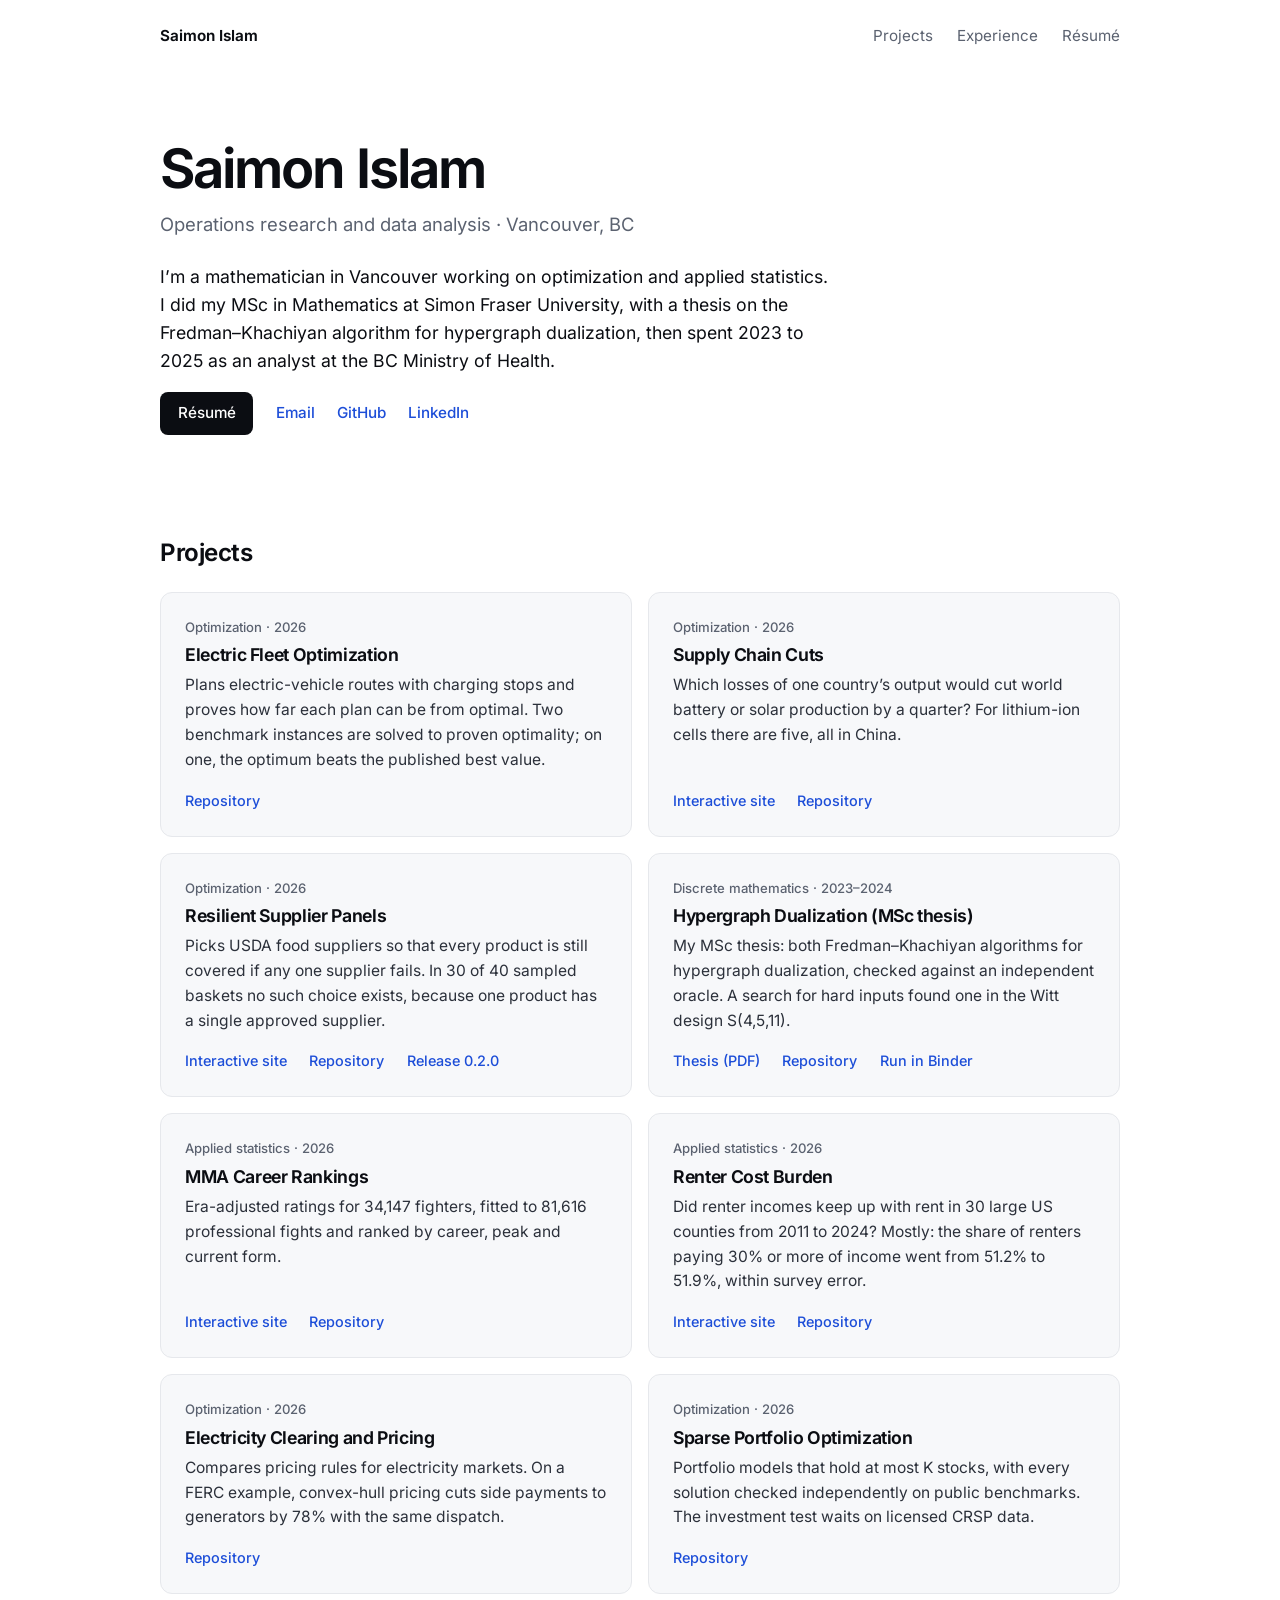
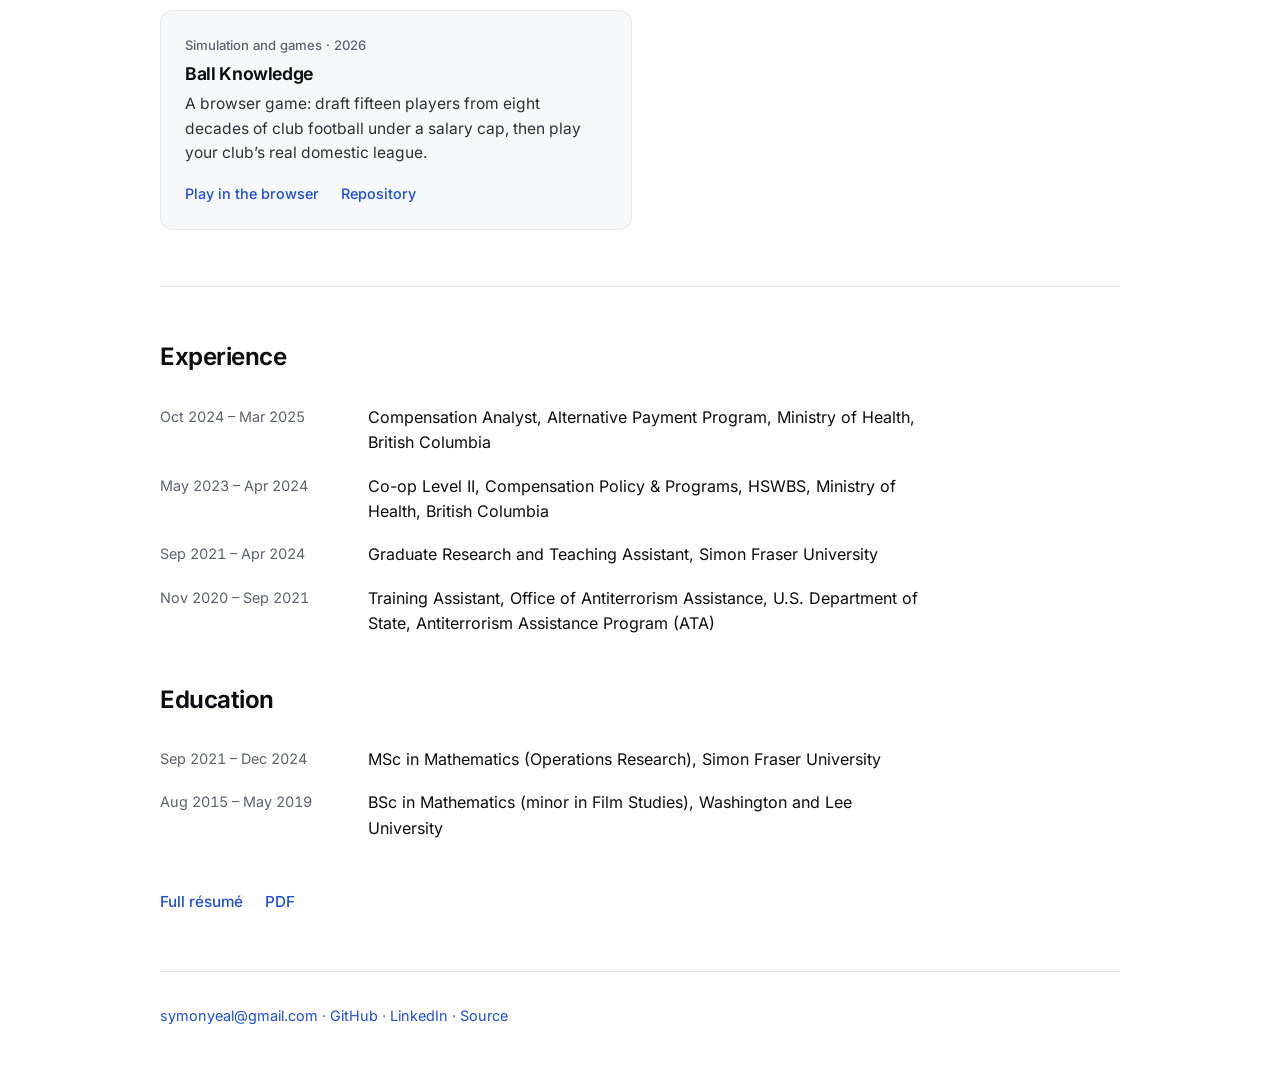
==== commit 1cd8ddd4: "Modern minimal: white, Inter, one accent; text cards; plain copy Drops the mismatched site screensho" ====
--- a/site/index.html
+++ b/site/index.html
@@ -14,9 +14,8 @@
 <meta property="og:image:width" content="1200">
 <meta property="og:image:height" content="627">
 <meta name="twitter:card" content="summary_large_image">
-<meta name="color-scheme" content="light dark">
 <link rel="icon" href="favicon.svg" type="image/svg+xml">
-<link rel="preload" href="assets/fonts/source-serif-4.woff2" as="font" type="font/woff2" crossorigin>
+<link rel="preload" href="assets/fonts/inter.woff2" as="font" type="font/woff2" crossorigin>
 <link rel="stylesheet" href="assets/style.css">
 </head>
 <body>
@@ -31,157 +30,58 @@
 <h1 id="name">Saimon Islam</h1>
 <p class="role">Operations research and data analysis · Vancouver, BC</p>
 
-<p>I am a mathematician working in operations research and data analysis. My MSc in Mathematics at Simon Fraser University, supervised by Tamon Stephen, studied how symmetry affects the Fredman–Khachiyan algorithm for hypergraph dualization. From 2023 to 2025 I worked on compensation policy and analysis at the British Columbia Ministry of Health, on anesthesia contracts across 30 sites.</p><p>Below are my independent projects in routing, supply chains, electricity markets, housing and sport. Each links to its code and data and states its limits.</p>
-<p class="links"><a href="resume.html">Résumé</a> (<a href="Saimon-Islam-Resume.pdf">PDF</a>) · <a href="mailto:symonyeal@gmail.com">Email</a> · <a href="https://github.com/symonyeal" rel="noopener">GitHub</a> · <a href="https://www.linkedin.com/in/saimon-islam-b9291292" rel="noopener">LinkedIn</a></p>
+<p>I’m a mathematician in Vancouver working on optimization and applied statistics. I did my MSc in Mathematics at Simon Fraser University, with a thesis on the Fredman–Khachiyan algorithm for hypergraph dualization, then spent 2023 to 2025 as an analyst at the BC Ministry of Health.</p>
+<p class="links"><a href="resume.html" class="btn">Résumé</a><a href="mailto:symonyeal@gmail.com">Email</a><a href="https://github.com/symonyeal" rel="noopener">GitHub</a><a href="https://www.linkedin.com/in/saimon-islam-b9291292" rel="noopener">LinkedIn</a></p>
 </section>
 
 <section id="projects" aria-labelledby="projects-h">
 <h2 id="projects-h">Projects</h2>
-<ol class="projects"><li class="project" id="electric-fleet">
-<figure class="fig"><a href="img/electric-fleet-1200.webp" title="E-n22-k4: the certified optimal routes (length 384.678)."><img src="img/electric-fleet-600.webp" srcset="img/electric-fleet-600.webp 600w, img/electric-fleet-1200.webp 1200w" sizes="(min-width: 44rem) 13rem, 100vw" width="600" height="400" loading="lazy" decoding="async" alt="Four routes leaving one depot on benchmark instance E-n22-k4, with charging stations marked as triangles: the replayed solution of length 384.678, certified optimal."></a></figure>
-<div>
+<ul class="grid"><li class="card" id="electric-fleet">
+<p class="meta">Optimization · 2026</p>
 <h3><a href="https://github.com/symonyeal/Electric-Fleet-Optimization" rel="noopener">Electric Fleet Optimization</a></h3>
-<p class="meta">2026 · Optimization</p>
-<p>Proves the optimal routes for two instances of a public electric-vehicle routing benchmark; on one, the published value was not optimal.</p>
-<details><summary>Details</summary>
-<p><em>Problem.</em> Electric vans and buses have limited range, so a plan must decide when and where each vehicle recharges as well as where it goes. The IEEE WCCI-2020 benchmark for electric-vehicle routing published best-known values that were never proven optimal, and no method reported a lower bound.</p>
-<p><em>Method.</em> A mixed-integer model on a station-path multigraph, bounded by a set-partitioning linear program solved by column generation with interior-point duals. Every reported plan is replayed, and every bound passes a schema check, so each instance is labelled certified, bracketed or open. The same core sizes buses and chargers for TransLink’s Route 100 timetable (219 trips a day).</p>
-<p><em>Results.</em></p><ul><li>E-n22-k4 and E-n23-k3 certified optimal. On E-n23-k3 the optimum, 571.95, is shorter than the published 573.13.</li><li>E-n30-k3 bracketed within 0.191%: a route shorter than the published one, and a proof that none is more than 0.2% shorter.</li><li>Route 100: ignoring battery limits, 16 buses cover the timetable.</li></ul>
-<p><em>Limits.</em> One depot, identical vehicles, no time windows or driver shifts. Four of the seven benchmark instances remain open, and the full-day bus result with batteries and BC Hydro prices has not yet been computed. It is not TransLink’s operating plan.</p>
-<p><em>Contribution.</em> Independent project: formulation, algorithms, validation and documentation.</p>
-<p class="cap">Figure: E-n22-k4: the certified optimal routes (length 384.678).</p>
-</details>
+<p>Plans electric-vehicle routes with charging stops and proves how far each plan can be from optimal. Two benchmark instances are solved to proven optimality; on one, the optimum beats the published best value.</p>
 <p class="links"><a href="https://github.com/symonyeal/Electric-Fleet-Optimization" rel="noopener">Repository</a></p>
-</div>
-</li><li class="project" id="supply-chain-cuts">
-<figure class="fig"><a href="img/supply-chain-cuts-1200.webp" title="Supply of each layer in years of requirement; a single loss can cut only the layers near the dashed line."><img src="img/supply-chain-cuts-600.webp" srcset="img/supply-chain-cuts-600.webp 600w, img/supply-chain-cuts-1200.webp 1200w" sizes="(min-width: 44rem) 13rem, 100vw" width="600" height="400" loading="lazy" decoding="async" alt="Bar chart from the project site: each layer of the lithium-ion chain, from anode material to refined nickel, with 2024 supply in years of annual requirement on a log scale, coloured by whether the figure comes from production statistics, trade data or imputation."></a></figure>
-<div>
+</li><li class="card" id="supply-chain-cuts">
+<p class="meta">Optimization · 2026</p>
 <h3><a href="https://symonyeal.github.io/Supply-Chain-Cuts/" rel="noopener">Supply Chain Cuts</a></h3>
-<p class="meta">2026 · Optimization</p>
-<p>Five single-country losses, all in China, would each cut world lithium-ion cell output by a quarter or more over two years.</p>
-<details><summary>Details</summary>
-<p><em>Problem.</em> Batteries and solar panels pass through mines, refineries and factories in many countries. Which losses of one country’s output, alone or with up to two others, would cut world production by at least 25% over 24 months, and how often might that happen?</p>
-<p><em>Method.</em> A capacity network from mine to cell, built from 2024 production statistics and, where those are missing, export mass. A recourse linear program gives the least shortfall under each disruption. Minimal cut sets of up to three losses are enumerated three independent ways (an interdiction MILP built from the LP dual, a lattice search, exhaustive search), and their lists agree. Annual probability is bracketed by an exact lower bound plus a Monte Carlo residual.</p>
-<p><em>Results.</em></p><ul><li>Batteries: five single weak points (cells, cathode material, anode material, graphite, lithium carbonate), assuming plants can switch between LFP and NCM chemistries.</li><li>Solar: four single weak points (polysilicon, wafers, cells, modules).</li><li>If every export restriction recorded since 2012 were a complete shutdown, such a shortfall would occur in about 29% of years for batteries and 24% for solar. These are stress scenarios, not forecasts.</li></ul>
-<p><em>Limits.</em> Much capacity outside China is estimated from export volumes. No plant locations are modelled, so natural hazards are a scenario only. Recorded export restrictions fail the predictive test.</p>
-<p><em>Contribution.</em> Independent project: model, enumeration methods, data reconciliation, validation and interactive site.</p>
-<p class="cap">Figure: Supply of each layer in years of requirement; a single loss can cut only the layers near the dashed line.</p>
-</details>
-<p class="links"><a href="https://symonyeal.github.io/Supply-Chain-Cuts/" rel="noopener">Interactive site</a> · <a href="https://github.com/symonyeal/Supply-Chain-Cuts" rel="noopener">Repository</a></p>
-</div>
-</li><li class="project" id="supplier-panels">
-<figure class="fig"><a href="img/supplier-panels-1200.webp" title="The project site opens with the answer and a worked basket."><img src="img/supplier-panels-600.webp" srcset="img/supplier-panels-600.webp 600w, img/supplier-panels-1200.webp 1200w" sizes="(min-width: 44rem) 13rem, 100vw" width="600" height="400" loading="lazy" decoding="async" alt="Opening screen of the project site: the headline “30 of 40 sampled baskets cannot survive one supplier failure”, beside a lead case of three canned products with 21 eligible suppliers, a smallest resilient panel of 2 and 1,284 minimal alternatives."></a></figure>
-<div>
+<p>Which losses of one country’s output would cut world battery or solar production by a quarter? For lithium-ion cells there are five, all in China.</p>
+<p class="links"><a href="https://symonyeal.github.io/Supply-Chain-Cuts/" rel="noopener">Interactive site</a><a href="https://github.com/symonyeal/Supply-Chain-Cuts" rel="noopener">Repository</a></p>
+</li><li class="card" id="supplier-panels">
+<p class="meta">Optimization · 2026</p>
 <h3><a href="https://symonyeal.github.io/Resilient-Supplier-Panels/" rel="noopener">Resilient Supplier Panels</a></h3>
-<p class="meta">2026 · Optimization</p>
-<p>In 30 of 40 sampled USDA food baskets, no choice of suppliers survives the loss of any one supplier, and in each case a single product is the cause.</p>
-<details><summary>Details</summary>
-<p><em>Problem.</em> The USDA approves vendors for specific products before they may bid on its food purchases. A buyer wants a panel of suppliers that still covers every product in a basket after any one supplier fails. How small can it be, how many exist, and which suppliers cannot be replaced?</p>
-<p><em>Method.</em> Resilient panels are the minimal transversals of a scenario hypergraph. A MILP finds the smallest panel (median 0.8 ms). Berge’s method and FK-B, from the author’s MSc thesis code, enumerate every minimal panel. Separate code certifies each panel against the USDA list, and a second MILP certifies that none is missing.</p>
-<p><em>Results.</em></p><ul><li>30 of 40 baskets have no resilient panel; each contains a product with only one approved supplier. Approving a second supplier, not choosing differently, fixes it.</li><li>In the other 10 baskets, 2 to 6 suppliers cover every product after any single failure.</li><li>Canned-goods example: 21 approved suppliers, a smallest panel of 2, and 1,284 certified minimal panels.</li></ul>
-<p><em>Limits.</em> Approvals only: not capacity, price, delivery record or shared ownership. One data snapshot (2026-10-15). Research, not a purchasing recommendation.</p>
-<p><em>Contribution.</em> Independent project: model, solver and enumeration pipeline, certificates and interactive site. Release 0.2.0.</p>
-<p class="cap">Figure: The project site opens with the answer and a worked basket.</p>
-</details>
-<p class="links"><a href="https://symonyeal.github.io/Resilient-Supplier-Panels/" rel="noopener">Interactive site</a> · <a href="https://github.com/symonyeal/Resilient-Supplier-Panels" rel="noopener">Repository</a> · <a href="https://github.com/symonyeal/Resilient-Supplier-Panels/releases/tag/v0.2.0" rel="noopener">Release 0.2.0</a></p>
-</div>
-</li><li class="project" id="hypergraph-dualization">
-<figure class="fig"><a href="img/hypergraph-dualization-1200.webp" title="FK-A on the Fano plane: 59 nodes, 30 leaves; automorphism group PSL(3,2)."><img src="img/hypergraph-dualization-600.webp" srcset="img/hypergraph-dualization-600.webp 600w, img/hypergraph-dualization-1200.webp 1200w" sizes="(min-width: 44rem) 13rem, 100vw" width="600" height="400" loading="lazy" decoding="async" alt="Interactive report of the FK-A recursion on the Fano plane: a tree of 59 subproblem nodes, each labelled with the sizes of its two hypergraphs, beside a panel showing the root’s automorphism group PSL(3,2) of order 168."></a></figure>
-<div>
+<p>Picks USDA food suppliers so that every product is still covered if any one supplier fails. In 30 of 40 sampled baskets no such choice exists, because one product has a single approved supplier.</p>
+<p class="links"><a href="https://symonyeal.github.io/Resilient-Supplier-Panels/" rel="noopener">Interactive site</a><a href="https://github.com/symonyeal/Resilient-Supplier-Panels" rel="noopener">Repository</a><a href="https://github.com/symonyeal/Resilient-Supplier-Panels/releases/tag/v0.2.0" rel="noopener">Release 0.2.0</a></p>
+</li><li class="card" id="hypergraph-dualization">
+<p class="meta">Discrete mathematics · 2023–2024</p>
 <h3><a href="https://github.com/symonyeal/Hypergraph-Dualization/blob/main/Saimon%20Islam%20Manuscript%20MSc%20Thesis%20(1).pdf" rel="noopener">Hypergraph Dualization (MSc thesis)</a></h3>
-<p class="meta">2023–2024 · Discrete mathematics</p>
-<p>Both Fredman–Khachiyan algorithms on one model, checked by an independent oracle; a search for hard inputs found one in the Witt design S(4,5,11).</p>
-<details><summary>Details</summary>
-<p><em>Problem.</em> Given two hypergraphs, decide whether each is the transversal hypergraph of the other: list every minimal way to meet all of a family of sets, and prove the list complete. Whether this can be done in polynomial time is open. Fredman and Khachiyan’s algorithms FK-A and FK-B run in quasi-polynomial time, but FK-A slows on highly symmetric families.</p>
-<p><em>Method.</em> The thesis analyses symmetry in clique hypergraphs and their transversals, shows that the FK-A decomposition induces a minor map on the underlying graph, and characterizes hypergraphs that FK-A struggles with. The repository implements FK-A and FK-B on one bitset model, draws their recursion trees side by side, and checks every answer against an independent transversal oracle.</p>
-<p><em>Results.</em></p><ul><li>FK-A and FK-B agree on every instance, and the oracle confirms every answer. The test suite (457 passing) reproduces the thesis’s published recursion trees.</li><li>A search for new hard instances found one built from the Witt design S(4,5,11).</li><li>Counting distinct subproblems rather than tree nodes, none of the published hard instances is hard for the recursion itself.</li></ul>
-<p><em>Limits.</em> Small instances; whether dualization is solvable in polynomial time remains open.</p>
-<p><em>Contribution.</em> MSc thesis, Simon Fraser University, 2024 (senior supervisor: Tamon Stephen). The maintained Python implementation; the legacy implementation credits Saimon Islam and Lacey Liang.</p>
-<p class="cap">Figure: FK-A on the Fano plane: 59 nodes, 30 leaves; automorphism group PSL(3,2).</p>
-</details>
-<p class="links"><a href="https://github.com/symonyeal/Hypergraph-Dualization/blob/main/Saimon%20Islam%20Manuscript%20MSc%20Thesis%20(1).pdf" rel="noopener">Thesis (PDF)</a> · <a href="https://github.com/symonyeal/Hypergraph-Dualization" rel="noopener">Repository</a> · <a href="https://mybinder.org/v2/gh/symonyeal/Hypergraph-Dualization/main?urlpath=lab" rel="noopener">Run in Binder</a></p>
-</div>
-</li><li class="project" id="mma-rankings">
-<figure class="fig"><a href="img/mma-rankings-1200.webp" title="Era-adjusted rating at each bout, three careers compared."><img src="img/mma-rankings-600.webp" srcset="img/mma-rankings-600.webp 600w, img/mma-rankings-1200.webp 1200w" sizes="(min-width: 44rem) 13rem, 100vw" width="600" height="400" loading="lazy" decoding="async" alt="Chart from the project site: era-adjusted rating at each bout for Jon Jones, Georges St-Pierre and Islam Makhachev, 2002 to 2026, with peaks labelled."></a></figure>
-<div>
+<p>My MSc thesis: both Fredman–Khachiyan algorithms for hypergraph dualization, checked against an independent oracle. A search for hard inputs found one in the Witt design S(4,5,11).</p>
+<p class="links"><a href="https://github.com/symonyeal/Hypergraph-Dualization/blob/main/Saimon%20Islam%20Manuscript%20MSc%20Thesis%20(1).pdf" rel="noopener">Thesis (PDF)</a><a href="https://github.com/symonyeal/Hypergraph-Dualization" rel="noopener">Repository</a><a href="https://mybinder.org/v2/gh/symonyeal/Hypergraph-Dualization/main?urlpath=lab" rel="noopener">Run in Binder</a></p>
+</li><li class="card" id="mma-rankings">
+<p class="meta">Applied statistics · 2026</p>
 <h3><a href="https://symonyeal.github.io/MMA-Career-Rankings/" rel="noopener">MMA Career Rankings</a></h3>
-<p class="meta">2026 · Applied statistics</p>
-<p>One rating model of 81,616 professional fights ranks 34,147 fighters by career, peak and current form, on a scale adjusted for era.</p>
-<details><summary>Details</summary>
-<p><em>Problem.</em> Ranking fighters across three decades and many promotions: rating scales drift upward over time, promotions differ in depth, and a short unbeaten record can look better than a long elite career.</p>
-<p><em>Method.</em> Whole-History Rating (Coulom, 2008) fitted to every career at once, so later results revalue earlier wins. Each year is read against its division’s contender line; promotion weights are shrunk toward the average where evidence is thin; titles, contender wins and skill are square-rooted on a common scale before weighting.</p>
-<p><em>Results.</em></p><ul><li>81,616 rated fights and 34,147 rated fighters; whole-career coverage for 1,826 of 1,837 eligible fighters (99.4%).</li><li>Published boards for all-time, prime and current form, by weight class, for men and women.</li><li>The site lets a reader change the score’s weights and see the order change, and checks forecast calibration against outcomes.</li></ul>
-<p><em>Limits.</em> Not yet shown to predict fights better than a simpler rating; that test is open. Promotion labels are missing from 54% of rated fights.</p>
-<p><em>Contribution.</em> Independent project: rating model, data assembly, release checks and interactive site.</p>
-<p class="cap">Figure: Era-adjusted rating at each bout, three careers compared.</p>
-</details>
-<p class="links"><a href="https://symonyeal.github.io/MMA-Career-Rankings/" rel="noopener">Interactive site</a> · <a href="https://github.com/symonyeal/MMA-Career-Rankings" rel="noopener">Repository</a></p>
-</div>
-</li><li class="project" id="renter-cost-burden">
-<figure class="fig"><a href="img/renter-cost-burden-1200.webp" title="Share of renters paying 30% or more, with the Census 90% margin."><img src="img/renter-cost-burden-600.webp" srcset="img/renter-cost-burden-600.webp 600w, img/renter-cost-burden-1200.webp 1200w" sizes="(min-width: 44rem) 13rem, 100vw" width="600" height="400" loading="lazy" decoding="async" alt="Opening of the project site: headline figures beside a line chart of the share of renter households paying 30% or more of income, 2011 to 2024, with a shaded survey-margin band."></a></figure>
-<div>
+<p>Era-adjusted ratings for 34,147 fighters, fitted to 81,616 professional fights and ranked by career, peak and current form.</p>
+<p class="links"><a href="https://symonyeal.github.io/MMA-Career-Rankings/" rel="noopener">Interactive site</a><a href="https://github.com/symonyeal/MMA-Career-Rankings" rel="noopener">Repository</a></p>
+</li><li class="card" id="renter-cost-burden">
+<p class="meta">Applied statistics · 2026</p>
 <h3><a href="https://symonyeal.github.io/Renter-Cost-Burden/" rel="noopener">Renter Cost Burden</a></h3>
-<p class="meta">2026 · Applied statistics</p>
-<p>Half of renter households in 30 large counties were rent-burdened in both 2011 and 2024; the change is within survey error, and next year’s share cannot be forecast.</p>
-<details><summary>Details</summary>
-<p><em>Problem.</em> Did renter incomes keep up with rent in the 30 largest counties of Colorado, Massachusetts and Washington from 2011 to 2024, and did job growth make renters worse off?</p>
-<p><em>Method.</em> Census and BLS data, inflation-adjusted. Every change is compared with its Census 90% margin. Forecasts use only figures published by each forecast date, with 2023–2024 held back and registered before scoring.</p>
-<p><em>Results.</em></p><ul><li>51.2% of renter households spent 30% or more of income on rent and utilities in 2011 and 51.9% in 2024, inside the ±1.0-point margin.</li><li>In the median county, rent rose 33% and renter income 32%; seven counties changed by more than the survey can miss.</li><li>Carrying last year’s value forward (error 2.85 points) beat a regression (3.60) and boosted trees (3.12).</li></ul>
-<p><em>Limits.</em> Thirty large counties in three states; associations, not causes.</p>
-<p><em>Contribution.</em> Independent project: data pipeline, estimation, forecast tests and site.</p>
-<p class="cap">Figure: Share of renters paying 30% or more, with the Census 90% margin.</p>
-</details>
-<p class="links"><a href="https://symonyeal.github.io/Renter-Cost-Burden/" rel="noopener">Interactive site</a> · <a href="https://github.com/symonyeal/Renter-Cost-Burden" rel="noopener">Repository</a></p>
-</div>
-</li><li class="project" id="electricity-pricing">
-<figure class="fig"><a href="img/electricity-pricing-1200.webp" title="Battery settlement in 2025 under five policies (archived output, revision 88d244d)."><img src="img/electricity-pricing-600.webp" srcset="img/electricity-pricing-600.webp 600w, img/electricity-pricing-1200.webp 1200w" sizes="(min-width: 44rem) 13rem, 100vw" width="600" height="400" loading="lazy" decoding="async" alt="Line chart: cumulative net settlement of a 1 MW, 4 MWh battery in New York City through 2025 under no trading, deterministic forecast, risk-neutral, CVaR and perfect-foresight policies."></a></figure>
-<div>
+<p>Did renter incomes keep up with rent in 30 large US counties from 2011 to 2024? Mostly: the share of renters paying 30% or more of income went from 51.2% to 51.9%, within survey error.</p>
+<p class="links"><a href="https://symonyeal.github.io/Renter-Cost-Burden/" rel="noopener">Interactive site</a><a href="https://github.com/symonyeal/Renter-Cost-Burden" rel="noopener">Repository</a></p>
+</li><li class="card" id="electricity-pricing">
+<p class="meta">Optimization · 2026</p>
 <h3><a href="https://github.com/symonyeal/Electricity-Clearing-and-Pricing" rel="noopener">Electricity Clearing and Pricing</a></h3>
-<p class="meta">2026 · Optimization</p>
-<p>On a FERC two-unit example, convex-hull pricing cuts out-of-market side payments by 78% with the same dispatch.</p>
-<details><summary>Details</summary>
-<p><em>Problem.</em> Power plants with start-up costs and minimum outputs cannot be paid by one price per hour, so markets add side payments (uplift) charged back to consumers. How much uplift is paid depends on the pricing rule.</p>
-<p><em>Method.</em> Exact unit-commitment and pricing models on small systems: locational marginal, convex-hull and average-incremental-cost prices, with the hull computed two ways and by Dantzig–Wolfe column generation, checked against each other and against published cases.</p>
-<p><em>Results.</em></p><ul><li>FERC staff case: marginal pricing posts $90/MWh at the peak with $1,690 uplift; convex-hull pricing posts $276/MWh with $365.</li><li>The two hull constructions agree to 2.6 × 10⁻¹⁶ on 104 feasible random systems; omitting congestion gives a wrong bound with no warning.</li><li>A 1 MW, 4 MWh battery in New York City in 2025 would have netted about $41,000, 22% of the perfect-foresight $190,720 (archived output, not re-run).</li></ul>
-<p><em>Limits.</em> Small systems; compares pricing rules, does not run a market.</p>
-<p><em>Contribution.</em> Independent project: models, decomposition, settlement checks.</p>
-<p class="cap">Figure: Battery settlement in 2025 under five policies (archived output, revision 88d244d).</p>
-</details>
+<p>Compares pricing rules for electricity markets. On a FERC example, convex-hull pricing cuts side payments to generators by 78% with the same dispatch.</p>
 <p class="links"><a href="https://github.com/symonyeal/Electricity-Clearing-and-Pricing" rel="noopener">Repository</a></p>
-</div>
-</li><li class="project" id="sparse-portfolio">
-<figure class="fig formula"><div class="eq" role="img" aria-label="F1: mean–variance with at most K holdings (Chang et al., 2000).">min λ wᵀΣw − (1 − λ) μᵀw  s.t.  1ᵀw = 1,  εᵢzᵢ ≤ wᵢ ≤ δᵢzᵢ,  1ᵀz = K,  z ∈ {0,1}ᴺ</div></figure>
-<div>
+</li><li class="card" id="sparse-portfolio">
+<p class="meta">Optimization · 2026</p>
 <h3><a href="https://github.com/symonyeal/Sparse-Portfolio-Optimization" rel="noopener">Sparse Portfolio Optimization</a></h3>
-<p class="meta">2026 · Optimization</p>
-<p>Cardinality-constrained portfolio models built and certified on public benchmarks; the empirical test awaits a licensed database.</p>
-<details><summary>Details</summary>
-<p><em>Problem.</em> Does choosing a few stocks by optimization, rather than at random, lower the chance of trailing the market or Treasury bills, given that a few percent of firms account for all net stock-market gains?</p>
-<p><em>Method.</em> Six formulations (mean–variance and its perspective reformulation, absolute deviation, CVaR, index tracking, a third-moment model), each solved by an open-source solver and checked independently: cutting-plane bounds, KKT conditions, recomputation from returns.</p>
-<p><em>Results.</em></p><ul><li>On OR-Library data, solver values agree with independent recomputation (CVaR to 4 × 10⁻¹⁷); one frontier comparison misses its 5 × 10⁻¹¹ tolerance and is reported as a failure.</li><li>No investment result yet: the test needs CRSP data that includes delisted firms, to avoid survivorship bias.</li></ul>
-<p><em>Limits.</em> OR-Library universes contain survivors only and validate computation, not strategy.</p>
-<p><em>Contribution.</em> Independent project: formulations, certificates and pre-registered test plan.</p>
-<p class="cap">Figure: F1: mean–variance with at most K holdings (Chang et al., 2000).</p>
-</details>
+<p>Portfolio models that hold at most K stocks, with every solution checked independently on public benchmarks. The investment test waits on licensed CRSP data.</p>
 <p class="links"><a href="https://github.com/symonyeal/Sparse-Portfolio-Optimization" rel="noopener">Repository</a></p>
-</div>
-</li><li class="project" id="ball-knowledge">
-<figure class="fig"><a href="img/ball-knowledge-1200.webp" title="Start screen."><img src="img/ball-knowledge-600.webp" srcset="img/ball-knowledge-600.webp 600w, img/ball-knowledge-1200.webp 1200w" sizes="(min-width: 44rem) 13rem, 100vw" width="600" height="400" loading="lazy" decoding="async" alt="Start screen of the game: the title “Greatness. Across eras.”, three player cards and tiles for the Career, Era Gauntlet, Weekly and Clubhouse modes."></a></figure>
-<div>
+</li><li class="card" id="ball-knowledge">
+<p class="meta">Simulation and games · 2026</p>
 <h3><a href="https://symonyeal.github.io/Ball-Knowledge/" rel="noopener">Ball Knowledge</a></h3>
-<p class="meta">2026 · Simulation and games</p>
 <p>A browser game: draft fifteen players from eight decades of club football under a salary cap, then play your club’s real domestic league.</p>
-<details><summary>Details</summary>
-<p><em>Problem.</em> A draft game across football eras must compare players from different decades on one scale and simulate plausible matches without a server.</p>
-<p><em>Method.</em> 52,976 club-era cards for 25,382 players from 268 clubs, rated from EA FIFA/FC and Championship Manager data or estimated where those are missing. A match model compares attack, midfield, defence and goalkeeper to set expected goals.</p>
-<p><em>Results.</em></p><ul><li>The match model was fitted to club results from 2014–2019 and checked on 2020–2023.</li><li>Runs entirely in the browser with bundled data; no account or install.</li></ul>
-<p><em>Limits.</em> Era adjustments, manager grades and chemistry are declared game rules, not measurements; 1950s–1970s ratings are almost entirely estimated.</p>
-<p><em>Contribution.</em> Independent project: game design, data pipeline, match model and interface.</p>
-<p class="cap">Figure: Start screen.</p>
-</details>
-<p class="links"><a href="https://symonyeal.github.io/Ball-Knowledge/" rel="noopener">Play in the browser</a> · <a href="https://github.com/symonyeal/Ball-Knowledge" rel="noopener">Repository</a></p>
-</div>
-</li></ol>
+<p class="links"><a href="https://symonyeal.github.io/Ball-Knowledge/" rel="noopener">Play in the browser</a><a href="https://github.com/symonyeal/Ball-Knowledge" rel="noopener">Repository</a></p>
+</li></ul>
 </section>
 
 <section id="experience" aria-labelledby="exp-h">
@@ -189,7 +89,7 @@
 <ul class="cvlist"><li><span class="when">Oct 2024 – Mar 2025</span><span>Compensation Analyst, Alternative Payment Program, Ministry of Health, British Columbia</span></li><li><span class="when">May 2023 – Apr 2024</span><span>Co-op Level II, Compensation Policy &amp; Programs, HSWBS, Ministry of Health, British Columbia</span></li><li><span class="when">Sep 2021 – Apr 2024</span><span>Graduate Research and Teaching Assistant, Simon Fraser University</span></li><li><span class="when">Nov 2020 – Sep 2021</span><span>Training Assistant, Office of Antiterrorism Assistance, U.S. Department of State, Antiterrorism Assistance Program (ATA)</span></li></ul>
 <h2>Education</h2>
 <ul class="cvlist"><li><span class="when">Sep 2021 – Dec 2024</span><span>MSc in Mathematics (Operations Research), Simon Fraser University</span></li><li><span class="when">Aug 2015 – May 2019</span><span>BSc in Mathematics (minor in Film Studies), Washington and Lee University</span></li></ul>
-<p><a href="resume.html">Full résumé</a> (<a href="Saimon-Islam-Resume.pdf">PDF</a>)</p>
+<p class="links"><a href="resume.html">Full résumé</a><a href="Saimon-Islam-Resume.pdf">PDF</a></p>
 </section>
 </main>
 <footer class="foot wrap">
--- a/site/assets/style.css
+++ b/site/assets/style.css
@@ -1,113 +1,102 @@
-@font-face { font-family: "Source Serif 4"; font-style: normal; font-weight: 300 700; font-display: swap;
-  src: url(fonts/source-serif-4.woff2) format("woff2"); }
-@font-face { font-family: "Source Serif 4"; font-style: italic; font-weight: 300 700; font-display: swap;
-  src: url(fonts/source-serif-4-italic.woff2) format("woff2"); }
+@font-face { font-family: "Inter"; font-style: normal; font-weight: 100 900; font-display: swap;
+  src: url(fonts/inter.woff2) format("woff2"); }
 
 :root {
-  --bg: #fdfdfb; --ink: #1a1a1a; --muted: #5f6368; --rule: #e3e1dc; --link: #1f4e8c; --opt: #1f4e8c;
-  --serif: "Source Serif 4", Georgia, "Times New Roman", serif;
-  --sans: system-ui, -apple-system, "Segoe UI", Roboto, "Helvetica Neue", Arial, sans-serif;
-  --mono: ui-monospace, Consolas, monospace;
-}
-@media (prefers-color-scheme: dark) {
-  :root { --bg: #161718; --ink: #e6e4df; --muted: #a0a3a7; --rule: #303235; --link: #8fb4e8; --opt: #8fb4e8; }
-  .fig img { filter: brightness(.9); }
+  --bg: #ffffff; --ink: #0b0d12; --muted: #5b6270; --rule: #e6e8ec; --card: #f7f8fa; --accent: #1d4ed8; --opt: #1d4ed8;
+  --sans: "Inter", system-ui, -apple-system, "Segoe UI", Roboto, Arial, sans-serif;
 }
 
 *, *::before, *::after { box-sizing: border-box; }
-html { -webkit-text-size-adjust: 100%; }
-body { margin: 0; background: var(--bg); color: var(--ink); font: 400 1.0625rem/1.6 var(--serif); }
-img { max-width: 100%; height: auto; display: block; }
-a { color: var(--link); text-decoration-thickness: 1px; text-underline-offset: .18em; }
-a:hover { text-decoration-thickness: 2px; }
-:focus-visible { outline: 2px solid var(--link); outline-offset: 2px; }
-h1, h2, h3 { font-weight: 600; line-height: 1.2; }
-h1 { font-size: 2.2rem; margin: 0 0 .2rem; }
-h2 { font-size: 1.35rem; margin: 3rem 0 1.2rem; padding-bottom: .3rem; border-bottom: 1px solid var(--rule); }
-h3 { font-size: 1.1rem; margin: 0; }
-p { margin: 0 0 .9rem; }
+html { -webkit-text-size-adjust: 100%; scroll-padding-top: 1rem; }
+body { margin: 0; background: var(--bg); color: var(--ink); font: 400 1rem/1.6 var(--sans);
+  font-feature-settings: "cv11", "ss01"; -webkit-font-smoothing: antialiased; }
+a { color: var(--accent); text-decoration: none; }
+a:hover { text-decoration: underline; text-underline-offset: .2em; }
+:focus-visible { outline: 2px solid var(--accent); outline-offset: 2px; border-radius: 4px; }
+h1, h2, h3 { font-weight: 650; letter-spacing: -.02em; line-height: 1.2; }
+h1 { font-size: clamp(2.4rem, 6vw, 3.4rem); letter-spacing: -.035em; margin: 0 0 .5rem; }
+h2 { font-size: 1.5rem; margin: 0 0 1.5rem; }
+h3 { font-size: 1.1rem; margin: 0 0 .5rem; }
+p { margin: 0 0 1rem; }
 
-.wrap { max-width: 46rem; margin: 0 auto; padding-inline: 1rem; }
-@media (min-width: 40rem) { .wrap { padding-inline: 1.5rem; } }
+.wrap { max-width: 64rem; margin: 0 auto; padding-inline: 1rem; }
+@media (min-width: 40rem) { .wrap { padding-inline: 2rem; } }
 .skip { position: absolute; left: -999px; top: 0; background: var(--bg); padding: .5rem 1rem; }
 .skip:focus { left: 1rem; }
 
-.top { display: flex; flex-wrap: wrap; justify-content: space-between; align-items: baseline; gap: .3rem 1.5rem;
-  padding-block: 1.2rem; font-family: var(--sans); font-size: .9rem; }
-.brand { color: var(--ink); text-decoration: none; font-weight: 600; }
-.top nav { display: flex; gap: 1.2rem; }
-.top nav a { color: var(--muted); text-decoration: none; }
-.top nav a:hover { color: var(--ink); }
+.top { display: flex; flex-wrap: wrap; justify-content: space-between; align-items: center; gap: .5rem 2rem; padding-block: 1.5rem; font-size: .95rem; }
+.brand { color: var(--ink); font-weight: 650; }
+.top nav { display: flex; gap: 1.5rem; }
+.top nav a { color: var(--muted); }
+.top nav a:hover { color: var(--ink); text-decoration: none; }
 
-.intro { padding-top: 2rem; }
-.role, .status { color: var(--muted); margin-bottom: 1.5rem; }
-.photo { width: 7rem; height: 7rem; object-fit: cover; border-radius: 50%; margin-bottom: 1rem; }
-.links { font-family: var(--sans); font-size: .92rem; }
-.meta, .cap { color: var(--muted); font-family: var(--sans); font-size: .85rem; margin: .1rem 0 .5rem; }
+section { padding-block: 3.5rem; }
+.intro { padding-block: 4rem 3rem; max-width: 42rem; }
+.role { font-size: 1.15rem; color: var(--muted); margin-bottom: 1.5rem; }
+.status { color: var(--muted); }
+.intro p:not(.role):not(.links) { font-size: 1.1rem; }
+.photo { width: 7rem; height: 7rem; object-fit: cover; border-radius: 50%; margin-bottom: 1.5rem; }
+.links { display: flex; flex-wrap: wrap; align-items: center; gap: .5rem 1.4rem; font-size: .95rem; font-weight: 500; margin: 0; }
+.btn { background: var(--ink); color: #fff; padding: .6rem 1.1rem; border-radius: 8px; }
+.btn:hover { text-decoration: none; background: #2a2f3a; }
 
-/* projects: figure beside text */
-.projects { list-style: none; margin: 0; padding: 0; }
-.project { display: grid; gap: .8rem 1.5rem; padding-block: 1.4rem; border-bottom: 1px solid var(--rule); }
-.project:last-child { border-bottom: 0; }
-@media (min-width: 44rem) { .project { grid-template-columns: 13rem 1fr; align-items: start; } }
-.project h3 a { color: var(--ink); text-decoration: none; }
-.project h3 a:hover { text-decoration: underline; }
-.project .links { margin: 0; }
-.fig { margin: 0; }
-.fig img, .fig .eq { border: 1px solid var(--rule); background: #fff; aspect-ratio: 3 / 2; width: 100%; object-fit: cover; }
-.fig .eq { display: grid; place-items: center; padding: .8rem; background: var(--bg); font: italic .82rem/1.6 var(--serif);
-  text-align: center; overflow-wrap: anywhere; }
-details { margin: 0 0 .6rem; font-size: .97rem; }
-summary { cursor: pointer; font-family: var(--sans); font-size: .88rem; color: var(--link); }
-details[open] summary { margin-bottom: .6rem; }
-details ul { margin: -.5rem 0 .9rem; padding-left: 1.2rem; }
-details li + li { margin-top: .3rem; }
+/* projects */
+.grid { list-style: none; margin: 0; padding: 0; display: grid; gap: 1rem; }
+@media (min-width: 44rem) { .grid { grid-template-columns: 1fr 1fr; } }
+.card { display: flex; flex-direction: column; background: var(--card); border: 1px solid var(--rule); border-radius: 12px; padding: 1.5rem; }
+.card h3 a { color: var(--ink); }
+.card > p:not(.meta):not(.links) { color: #2b303a; font-size: .97rem; }
+.card .links { margin-top: auto; font-size: .9rem; }
+.meta { color: var(--muted); font-size: .82rem; font-weight: 500; margin: 0 0 .4rem; }
 
-.cvlist { list-style: none; padding: 0; margin: 0 0 1rem; }
-.cvlist li { display: grid; gap: 0 1.5rem; padding: .25rem 0; }
-@media (min-width: 40rem) { .cvlist li { grid-template-columns: 10rem 1fr; } }
-.when { color: var(--muted); font-family: var(--sans); font-size: .85rem; font-variant-numeric: tabular-nums; white-space: nowrap; padding-top: .15rem; }
+/* experience */
+#experience { border-top: 1px solid var(--rule); }
+.cvlist { list-style: none; padding: 0; margin: 0 0 2.5rem; max-width: 48rem; }
+.cvlist li { display: grid; gap: 0 2rem; padding: .55rem 0; }
+@media (min-width: 40rem) { .cvlist li { grid-template-columns: 11rem 1fr; } }
+.when { color: var(--muted); font-size: .9rem; font-variant-numeric: tabular-nums; white-space: nowrap; }
 
-.foot { margin-top: 3rem; padding-block: 1.5rem 2.5rem; border-top: 1px solid var(--rule); color: var(--muted);
-  font-family: var(--sans); font-size: .85rem; }
+.foot { padding-block: 0 3rem; color: var(--muted); font-size: .9rem; }
+.foot p { margin: 0; padding-top: 2rem; border-top: 1px solid var(--rule); }
 
 /* résumé */
-.cv { padding-block: 1rem 2rem; }
-.contactline { font-family: var(--sans); font-size: .85rem; color: var(--muted); line-height: 1.7; }
-.cv section { padding-block: .5rem; }
-.cv h2 { margin-top: 1.8rem; }
-.job { margin-bottom: 1.3rem; }
+.cv { max-width: 48rem; padding-block: 1.5rem 3rem; }
+.contactline { font-size: .9rem; color: var(--muted); line-height: 1.8; }
+.cv .links { margin-bottom: 1rem; }
+.cv section { padding-block: 1rem; }
+.cv h2 { font-size: 1.15rem; padding-bottom: .4rem; border-bottom: 1px solid var(--rule); margin: 1rem 0 1rem; }
+.job { margin-bottom: 1.5rem; }
 .row { display: flex; flex-wrap: wrap; justify-content: space-between; gap: 0 1rem; align-items: baseline; }
-.row h3 { font-size: 1.05rem; }
-.sub { color: var(--muted); font-style: italic; }
+.row h3 { font-size: 1rem; margin: 0; }
+.sub { color: var(--muted); }
 .note { color: var(--muted); font-size: .9rem; margin: .3rem 0; }
-.job ul { margin: .4rem 0 0; padding-left: 1.1rem; }
-.job li + li { margin-top: .2rem; }
+.job ul { margin: .5rem 0 0; padding-left: 1.1rem; }
+.job li + li { margin-top: .25rem; }
 .job ul.plain { list-style: none; padding: 0; }
 .skills { margin: 0; }
-.skills div { display: grid; gap: 0 1rem; padding: .3rem 0; }
-@media (min-width: 40rem) { .skills div { grid-template-columns: 12rem 1fr; } }
+.skills div { display: grid; gap: 0 1rem; padding: .35rem 0; }
+@media (min-width: 40rem) { .skills div { grid-template-columns: 13rem 1fr; } }
 .skills dt { font-weight: 600; }
 .skills dd { margin: 0; }
 
 @media print {
-  :root { --bg: #fff; --ink: #000; --muted: #333; --opt: #1d4e63; --rule: #bbb; }
+  :root { --ink: #000; --muted: #333; --opt: #1d3f8a; --rule: #bbb; }
   @page { size: Letter; }
-  body { font-size: 9.4pt; line-height: 1.36; background: #fff; }
+  body { font-size: 8.9pt; line-height: 1.38; }
   .top, .foot, .skip, .noprint { display: none !important; }
   .wrap.cv { max-width: none; padding: 0; }
-  .cv h1 { font-size: 20pt; margin: 0 0 2pt; }
-  .contactline { font: 8.8pt var(--sans); margin-bottom: 4pt; }
-  .contactline a, .cv a { color: inherit; text-decoration: none; }
-  .cv section { padding-block: 5pt 0; border: 0; }
-  .cv h2 { font: 600 9.6pt var(--sans); letter-spacing: .08em; text-transform: uppercase; color: var(--opt);
+  .cv h1 { font-size: 19pt; margin: 0 0 2pt; }
+  .contactline { font-size: 8.4pt; margin-bottom: 4pt; }
+  .contactline a, .cv a { color: inherit; }
+  .cv section { padding-block: 5pt 0; }
+  .cv h2 { font-size: 9.4pt; letter-spacing: .06em; text-transform: uppercase; color: var(--opt);
     border-bottom: 1px solid var(--opt); margin: 0 0 5pt; padding-bottom: 2pt; }
-  .row h3 { font-size: 10pt; }
+  .row h3 { font-size: 9.6pt; }
   .job { margin-bottom: 7pt; }
   .job li, .skills div { break-inside: avoid; }
   .cv h2, .row, .sub { break-after: avoid; }
   .job ul { margin-top: 2pt; }
   .job li + li { margin-top: 1pt; }
-  .note { font-size: 8.6pt; margin: 2pt 0 0; }
+  .note { font-size: 8.2pt; margin: 2pt 0 0; }
   .skills div { grid-template-columns: 11.5rem 1fr; padding: 1pt 0; }
 }
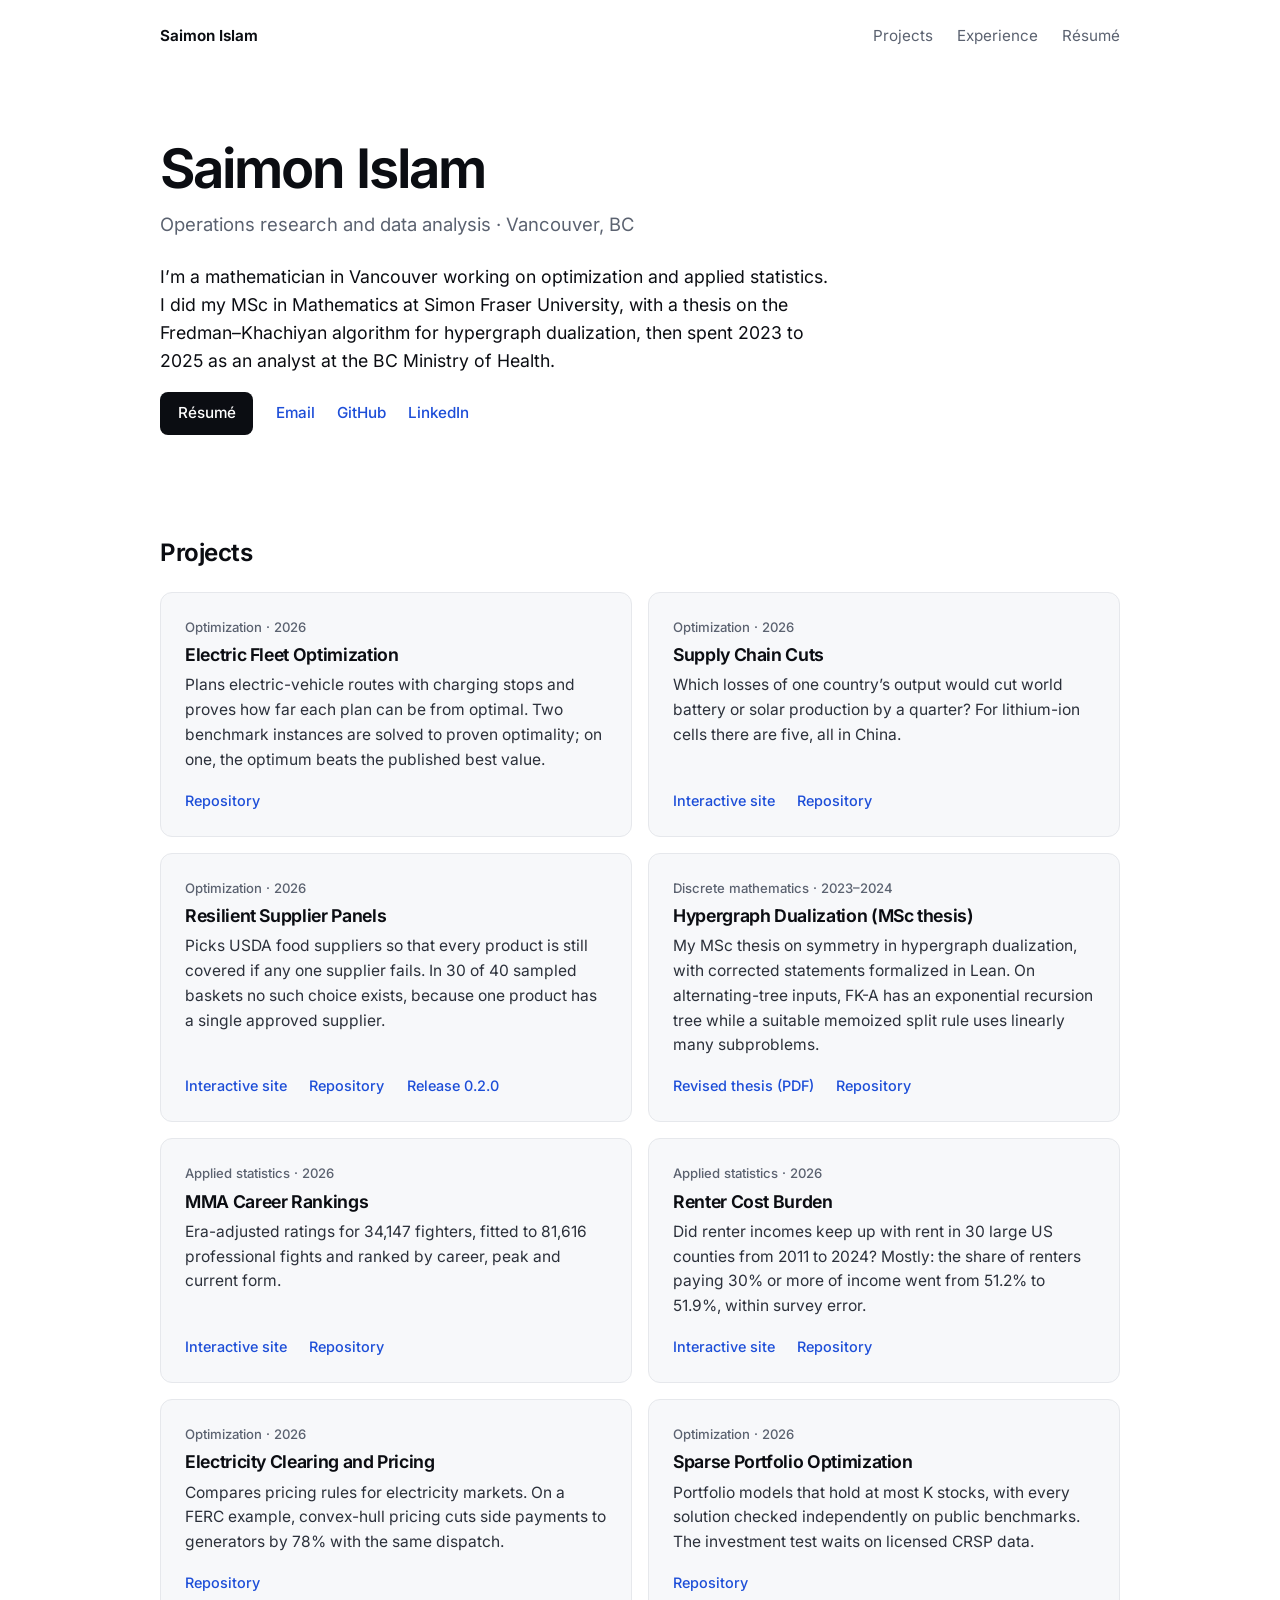
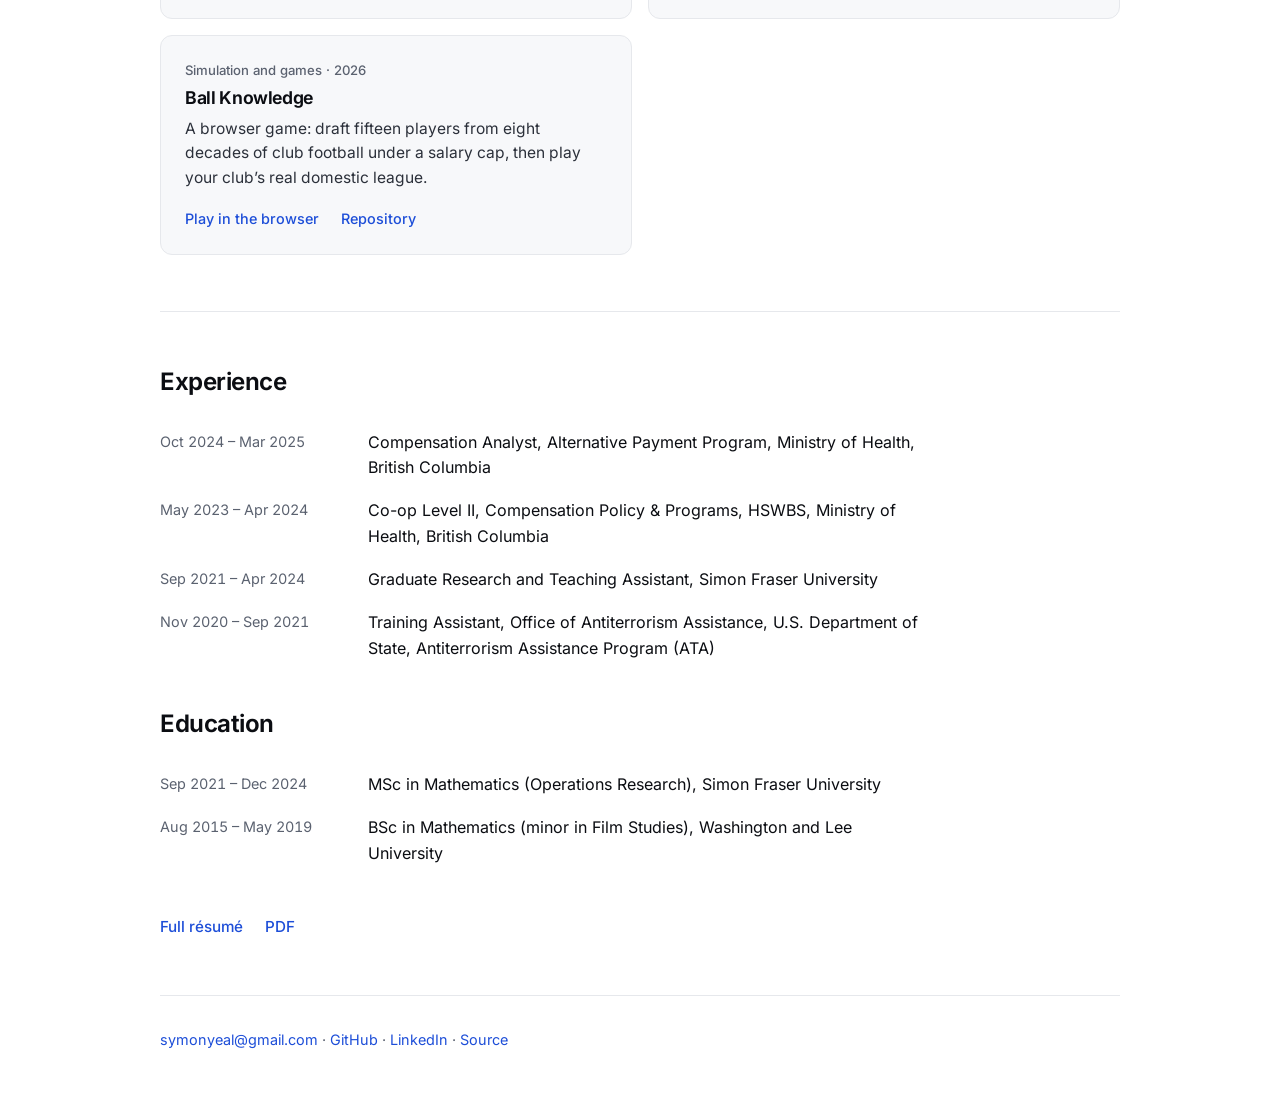
==== commit ef4db105: "Update Hypergraph results and repair the thesis link" ====
--- a/site/index.html
+++ b/site/index.html
@@ -53,9 +53,9 @@
 <p class="links"><a href="https://symonyeal.github.io/Resilient-Supplier-Panels/" rel="noopener">Interactive site</a><a href="https://github.com/symonyeal/Resilient-Supplier-Panels" rel="noopener">Repository</a><a href="https://github.com/symonyeal/Resilient-Supplier-Panels/releases/tag/v0.2.0" rel="noopener">Release 0.2.0</a></p>
 </li><li class="card" id="hypergraph-dualization">
 <p class="meta">Discrete mathematics · 2023–2024</p>
-<h3><a href="https://github.com/symonyeal/Hypergraph-Dualization/blob/main/Saimon%20Islam%20Manuscript%20MSc%20Thesis%20(1).pdf" rel="noopener">Hypergraph Dualization (MSc thesis)</a></h3>
-<p>My MSc thesis: both Fredman–Khachiyan algorithms for hypergraph dualization, checked against an independent oracle. A search for hard inputs found one in the Witt design S(4,5,11).</p>
-<p class="links"><a href="https://github.com/symonyeal/Hypergraph-Dualization/blob/main/Saimon%20Islam%20Manuscript%20MSc%20Thesis%20(1).pdf" rel="noopener">Thesis (PDF)</a><a href="https://github.com/symonyeal/Hypergraph-Dualization" rel="noopener">Repository</a><a href="https://mybinder.org/v2/gh/symonyeal/Hypergraph-Dualization/main?urlpath=lab" rel="noopener">Run in Binder</a></p>
+<h3><a href="https://github.com/symonyeal/Hypergraph-Dualization/blob/main/thesis/revised/main.pdf" rel="noopener">Hypergraph Dualization (MSc thesis)</a></h3>
+<p>My MSc thesis on symmetry in hypergraph dualization, with corrected statements formalized in Lean. On alternating-tree inputs, FK-A has an exponential recursion tree while a suitable memoized split rule uses linearly many subproblems.</p>
+<p class="links"><a href="https://github.com/symonyeal/Hypergraph-Dualization/blob/main/thesis/revised/main.pdf" rel="noopener">Revised thesis (PDF)</a><a href="https://github.com/symonyeal/Hypergraph-Dualization" rel="noopener">Repository</a></p>
 </li><li class="card" id="mma-rankings">
 <p class="meta">Applied statistics · 2026</p>
 <h3><a href="https://symonyeal.github.io/MMA-Career-Rankings/" rel="noopener">MMA Career Rankings</a></h3>
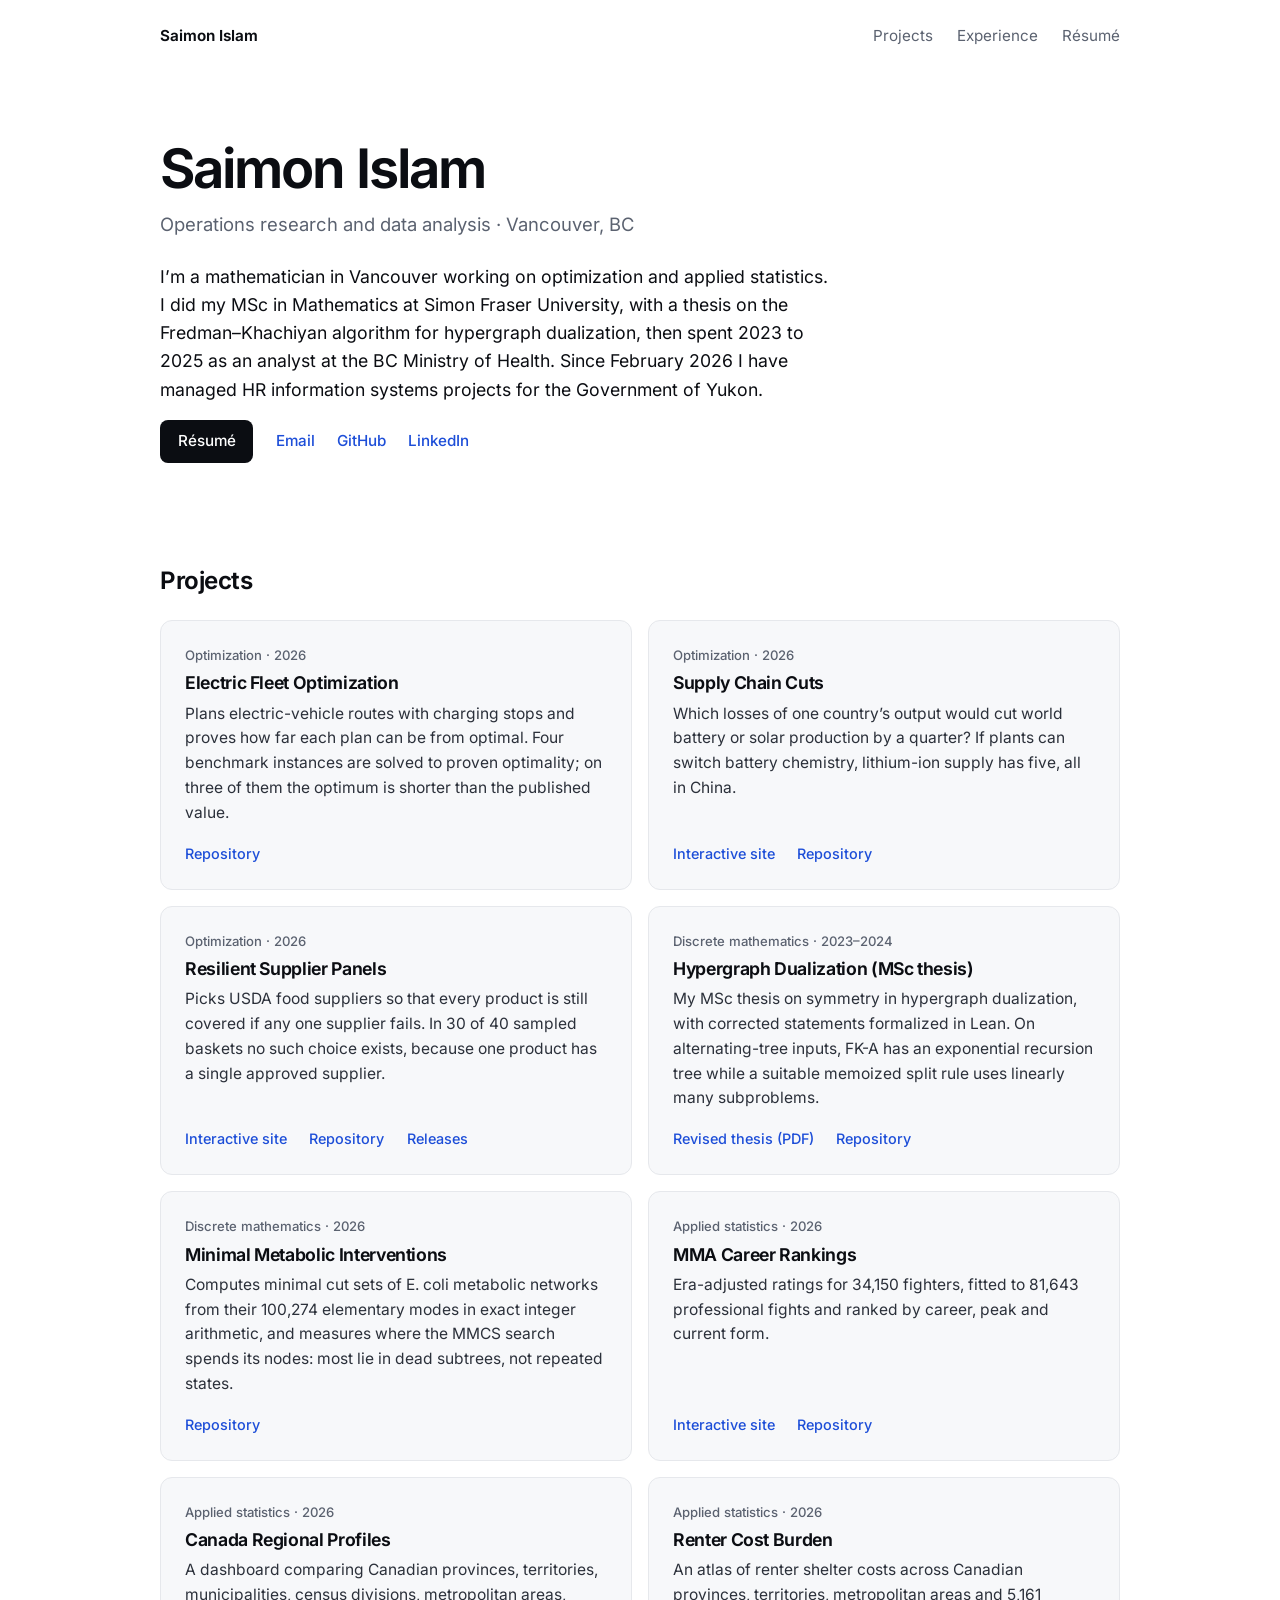
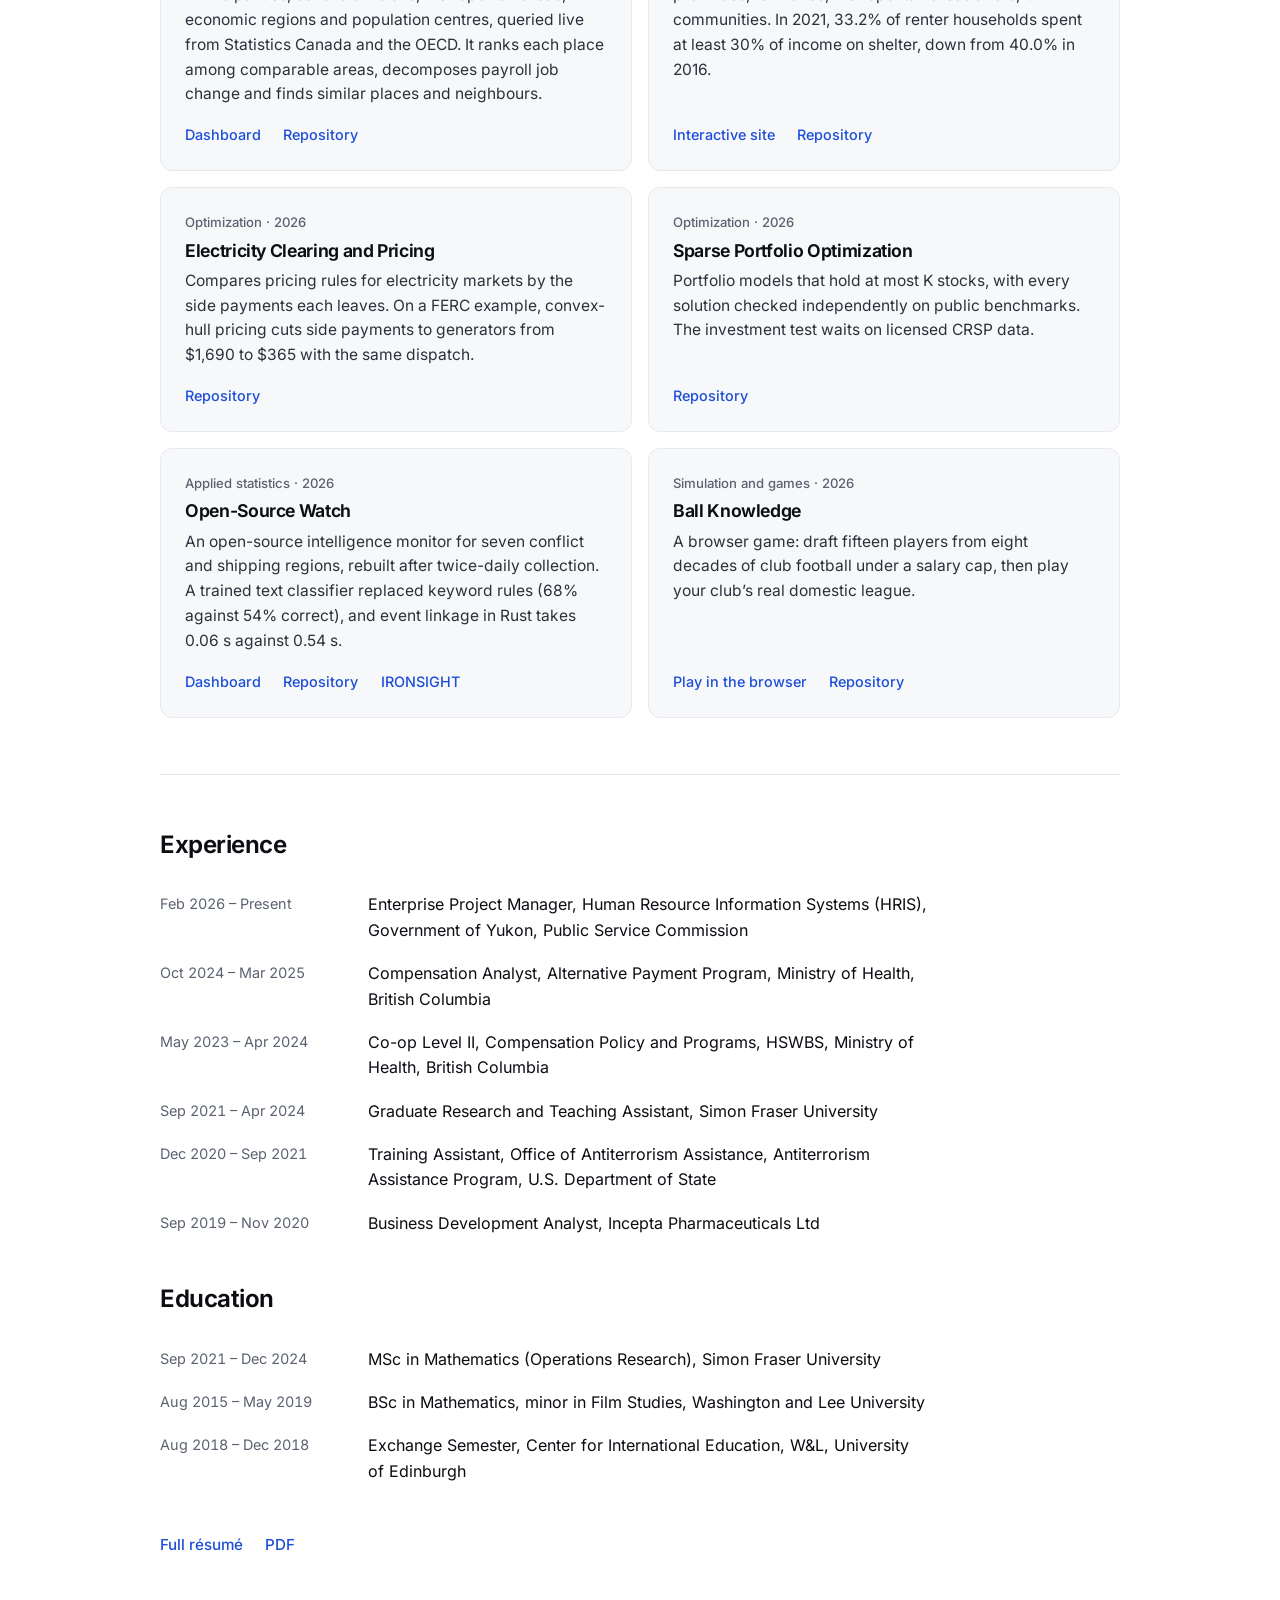
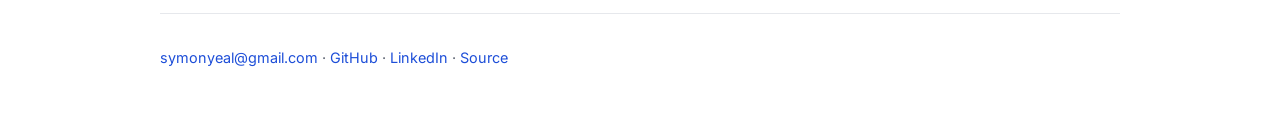
==== commit 4899bc3b: "Refresh the resume and project cards from their current sources Re-transcribe the resume from the ow" ====
--- a/site/index.html
+++ b/site/index.html
@@ -30,7 +30,7 @@
 <h1 id="name">Saimon Islam</h1>
 <p class="role">Operations research and data analysis · Vancouver, BC</p>
 
-<p>I’m a mathematician in Vancouver working on optimization and applied statistics. I did my MSc in Mathematics at Simon Fraser University, with a thesis on the Fredman–Khachiyan algorithm for hypergraph dualization, then spent 2023 to 2025 as an analyst at the BC Ministry of Health.</p>
+<p>I’m a mathematician in Vancouver working on optimization and applied statistics. I did my MSc in Mathematics at Simon Fraser University, with a thesis on the Fredman–Khachiyan algorithm for hypergraph dualization, then spent 2023 to 2025 as an analyst at the BC Ministry of Health. Since February 2026 I have managed HR information systems projects for the Government of Yukon.</p>
 <p class="links"><a href="resume.html" class="btn">Résumé</a><a href="mailto:symonyeal@gmail.com">Email</a><a href="https://github.com/symonyeal" rel="noopener">GitHub</a><a href="https://www.linkedin.com/in/saimon-islam-b9291292" rel="noopener">LinkedIn</a></p>
 </section>
 
@@ -39,43 +39,58 @@
 <ul class="grid"><li class="card" id="electric-fleet">
 <p class="meta">Optimization · 2026</p>
 <h3><a href="https://github.com/symonyeal/Electric-Fleet-Optimization" rel="noopener">Electric Fleet Optimization</a></h3>
-<p>Plans electric-vehicle routes with charging stops and proves how far each plan can be from optimal. Two benchmark instances are solved to proven optimality; on one, the optimum beats the published best value.</p>
+<p>Plans electric-vehicle routes with charging stops and proves how far each plan can be from optimal. Four benchmark instances are solved to proven optimality; on three of them the optimum is shorter than the published value.</p>
 <p class="links"><a href="https://github.com/symonyeal/Electric-Fleet-Optimization" rel="noopener">Repository</a></p>
 </li><li class="card" id="supply-chain-cuts">
 <p class="meta">Optimization · 2026</p>
 <h3><a href="https://symonyeal.github.io/Supply-Chain-Cuts/" rel="noopener">Supply Chain Cuts</a></h3>
-<p>Which losses of one country’s output would cut world battery or solar production by a quarter? For lithium-ion cells there are five, all in China.</p>
+<p>Which losses of one country’s output would cut world battery or solar production by a quarter? If plants can switch battery chemistry, lithium-ion supply has five, all in China.</p>
 <p class="links"><a href="https://symonyeal.github.io/Supply-Chain-Cuts/" rel="noopener">Interactive site</a><a href="https://github.com/symonyeal/Supply-Chain-Cuts" rel="noopener">Repository</a></p>
 </li><li class="card" id="supplier-panels">
 <p class="meta">Optimization · 2026</p>
 <h3><a href="https://symonyeal.github.io/Resilient-Supplier-Panels/" rel="noopener">Resilient Supplier Panels</a></h3>
 <p>Picks USDA food suppliers so that every product is still covered if any one supplier fails. In 30 of 40 sampled baskets no such choice exists, because one product has a single approved supplier.</p>
-<p class="links"><a href="https://symonyeal.github.io/Resilient-Supplier-Panels/" rel="noopener">Interactive site</a><a href="https://github.com/symonyeal/Resilient-Supplier-Panels" rel="noopener">Repository</a><a href="https://github.com/symonyeal/Resilient-Supplier-Panels/releases/tag/v0.2.0" rel="noopener">Release 0.2.0</a></p>
+<p class="links"><a href="https://symonyeal.github.io/Resilient-Supplier-Panels/" rel="noopener">Interactive site</a><a href="https://github.com/symonyeal/Resilient-Supplier-Panels" rel="noopener">Repository</a><a href="https://github.com/symonyeal/Resilient-Supplier-Panels/releases" rel="noopener">Releases</a></p>
 </li><li class="card" id="hypergraph-dualization">
 <p class="meta">Discrete mathematics · 2023–2024</p>
 <h3><a href="https://github.com/symonyeal/Hypergraph-Dualization/blob/main/thesis/revised/main.pdf" rel="noopener">Hypergraph Dualization (MSc thesis)</a></h3>
 <p>My MSc thesis on symmetry in hypergraph dualization, with corrected statements formalized in Lean. On alternating-tree inputs, FK-A has an exponential recursion tree while a suitable memoized split rule uses linearly many subproblems.</p>
 <p class="links"><a href="https://github.com/symonyeal/Hypergraph-Dualization/blob/main/thesis/revised/main.pdf" rel="noopener">Revised thesis (PDF)</a><a href="https://github.com/symonyeal/Hypergraph-Dualization" rel="noopener">Repository</a></p>
+</li><li class="card" id="metabolic-cut-sets">
+<p class="meta">Discrete mathematics · 2026</p>
+<h3><a href="https://github.com/symonyeal/Minimal-Metabolic-Interventions" rel="noopener">Minimal Metabolic Interventions</a></h3>
+<p>Computes minimal cut sets of E. coli metabolic networks from their 100,274 elementary modes in exact integer arithmetic, and measures where the MMCS search spends its nodes: most lie in dead subtrees, not repeated states.</p>
+<p class="links"><a href="https://github.com/symonyeal/Minimal-Metabolic-Interventions" rel="noopener">Repository</a></p>
 </li><li class="card" id="mma-rankings">
 <p class="meta">Applied statistics · 2026</p>
 <h3><a href="https://symonyeal.github.io/MMA-Career-Rankings/" rel="noopener">MMA Career Rankings</a></h3>
-<p>Era-adjusted ratings for 34,147 fighters, fitted to 81,616 professional fights and ranked by career, peak and current form.</p>
+<p>Era-adjusted ratings for 34,150 fighters, fitted to 81,643 professional fights and ranked by career, peak and current form.</p>
 <p class="links"><a href="https://symonyeal.github.io/MMA-Career-Rankings/" rel="noopener">Interactive site</a><a href="https://github.com/symonyeal/MMA-Career-Rankings" rel="noopener">Repository</a></p>
+</li><li class="card" id="canada-regional-profiles">
+<p class="meta">Applied statistics · 2026</p>
+<h3><a href="https://symonyeal.github.io/Canada-Regional-Profiles/" rel="noopener">Canada Regional Profiles</a></h3>
+<p>A dashboard comparing Canadian provinces, territories, municipalities, census divisions, metropolitan areas, economic regions and population centres, queried live from Statistics Canada and the OECD. It ranks each place among comparable areas, decomposes payroll job change and finds similar places and neighbours.</p>
+<p class="links"><a href="https://symonyeal.github.io/Canada-Regional-Profiles/" rel="noopener">Dashboard</a><a href="https://github.com/symonyeal/Canada-Regional-Profiles" rel="noopener">Repository</a></p>
 </li><li class="card" id="renter-cost-burden">
 <p class="meta">Applied statistics · 2026</p>
 <h3><a href="https://symonyeal.github.io/Renter-Cost-Burden/" rel="noopener">Renter Cost Burden</a></h3>
-<p>Did renter incomes keep up with rent in 30 large US counties from 2011 to 2024? Mostly: the share of renters paying 30% or more of income went from 51.2% to 51.9%, within survey error.</p>
+<p>An atlas of renter shelter costs across Canadian provinces, territories, metropolitan areas and 5,161 communities. In 2021, 33.2% of renter households spent at least 30% of income on shelter, down from 40.0% in 2016.</p>
 <p class="links"><a href="https://symonyeal.github.io/Renter-Cost-Burden/" rel="noopener">Interactive site</a><a href="https://github.com/symonyeal/Renter-Cost-Burden" rel="noopener">Repository</a></p>
 </li><li class="card" id="electricity-pricing">
 <p class="meta">Optimization · 2026</p>
 <h3><a href="https://github.com/symonyeal/Electricity-Clearing-and-Pricing" rel="noopener">Electricity Clearing and Pricing</a></h3>
-<p>Compares pricing rules for electricity markets. On a FERC example, convex-hull pricing cuts side payments to generators by 78% with the same dispatch.</p>
+<p>Compares pricing rules for electricity markets by the side payments each leaves. On a FERC example, convex-hull pricing cuts side payments to generators from $1,690 to $365 with the same dispatch.</p>
 <p class="links"><a href="https://github.com/symonyeal/Electricity-Clearing-and-Pricing" rel="noopener">Repository</a></p>
 </li><li class="card" id="sparse-portfolio">
 <p class="meta">Optimization · 2026</p>
 <h3><a href="https://github.com/symonyeal/Sparse-Portfolio-Optimization" rel="noopener">Sparse Portfolio Optimization</a></h3>
 <p>Portfolio models that hold at most K stocks, with every solution checked independently on public benchmarks. The investment test waits on licensed CRSP data.</p>
 <p class="links"><a href="https://github.com/symonyeal/Sparse-Portfolio-Optimization" rel="noopener">Repository</a></p>
+</li><li class="card" id="open-source-watch">
+<p class="meta">Applied statistics · 2026</p>
+<h3><a href="https://symonyeal.github.io/Open-Source-Watch/" rel="noopener">Open-Source Watch</a></h3>
+<p>An open-source intelligence monitor for seven conflict and shipping regions, rebuilt after twice-daily collection. A trained text classifier replaced keyword rules (68% against 54% correct), and event linkage in Rust takes 0.06 s against 0.54 s.</p>
+<p class="links"><a href="https://symonyeal.github.io/Open-Source-Watch/" rel="noopener">Dashboard</a><a href="https://github.com/symonyeal/Open-Source-Watch" rel="noopener">Repository</a><a href="https://github.com/NoblerWorks-HQ/IRONSIGHT" rel="noopener">IRONSIGHT</a></p>
 </li><li class="card" id="ball-knowledge">
 <p class="meta">Simulation and games · 2026</p>
 <h3><a href="https://symonyeal.github.io/Ball-Knowledge/" rel="noopener">Ball Knowledge</a></h3>
@@ -86,9 +101,9 @@
 
 <section id="experience" aria-labelledby="exp-h">
 <h2 id="exp-h">Experience</h2>
-<ul class="cvlist"><li><span class="when">Oct 2024 – Mar 2025</span><span>Compensation Analyst, Alternative Payment Program, Ministry of Health, British Columbia</span></li><li><span class="when">May 2023 – Apr 2024</span><span>Co-op Level II, Compensation Policy &amp; Programs, HSWBS, Ministry of Health, British Columbia</span></li><li><span class="when">Sep 2021 – Apr 2024</span><span>Graduate Research and Teaching Assistant, Simon Fraser University</span></li><li><span class="when">Nov 2020 – Sep 2021</span><span>Training Assistant, Office of Antiterrorism Assistance, U.S. Department of State, Antiterrorism Assistance Program (ATA)</span></li></ul>
+<ul class="cvlist"><li><span class="when">Feb 2026 – Present</span><span>Enterprise Project Manager, Human Resource Information Systems (HRIS), Government of Yukon, Public Service Commission</span></li><li><span class="when">Oct 2024 – Mar 2025</span><span>Compensation Analyst, Alternative Payment Program, Ministry of Health, British Columbia</span></li><li><span class="when">May 2023 – Apr 2024</span><span>Co-op Level II, Compensation Policy and Programs, HSWBS, Ministry of Health, British Columbia</span></li><li><span class="when">Sep 2021 – Apr 2024</span><span>Graduate Research and Teaching Assistant, Simon Fraser University</span></li><li><span class="when">Dec 2020 – Sep 2021</span><span>Training Assistant, Office of Antiterrorism Assistance, Antiterrorism Assistance Program, U.S. Department of State</span></li><li><span class="when">Sep 2019 – Nov 2020</span><span>Business Development Analyst, Incepta Pharmaceuticals Ltd</span></li></ul>
 <h2>Education</h2>
-<ul class="cvlist"><li><span class="when">Sep 2021 – Dec 2024</span><span>MSc in Mathematics (Operations Research), Simon Fraser University</span></li><li><span class="when">Aug 2015 – May 2019</span><span>BSc in Mathematics (minor in Film Studies), Washington and Lee University</span></li></ul>
+<ul class="cvlist"><li><span class="when">Sep 2021 – Dec 2024</span><span>MSc in Mathematics (Operations Research), Simon Fraser University</span></li><li><span class="when">Aug 2015 – May 2019</span><span>BSc in Mathematics, minor in Film Studies, Washington and Lee University</span></li><li><span class="when">Aug 2018 – Dec 2018</span><span>Exchange Semester, Center for International Education, W&amp;L, University of Edinburgh</span></li></ul>
 <p class="links"><a href="resume.html">Full résumé</a><a href="Saimon-Islam-Resume.pdf">PDF</a></p>
 </section>
 </main>
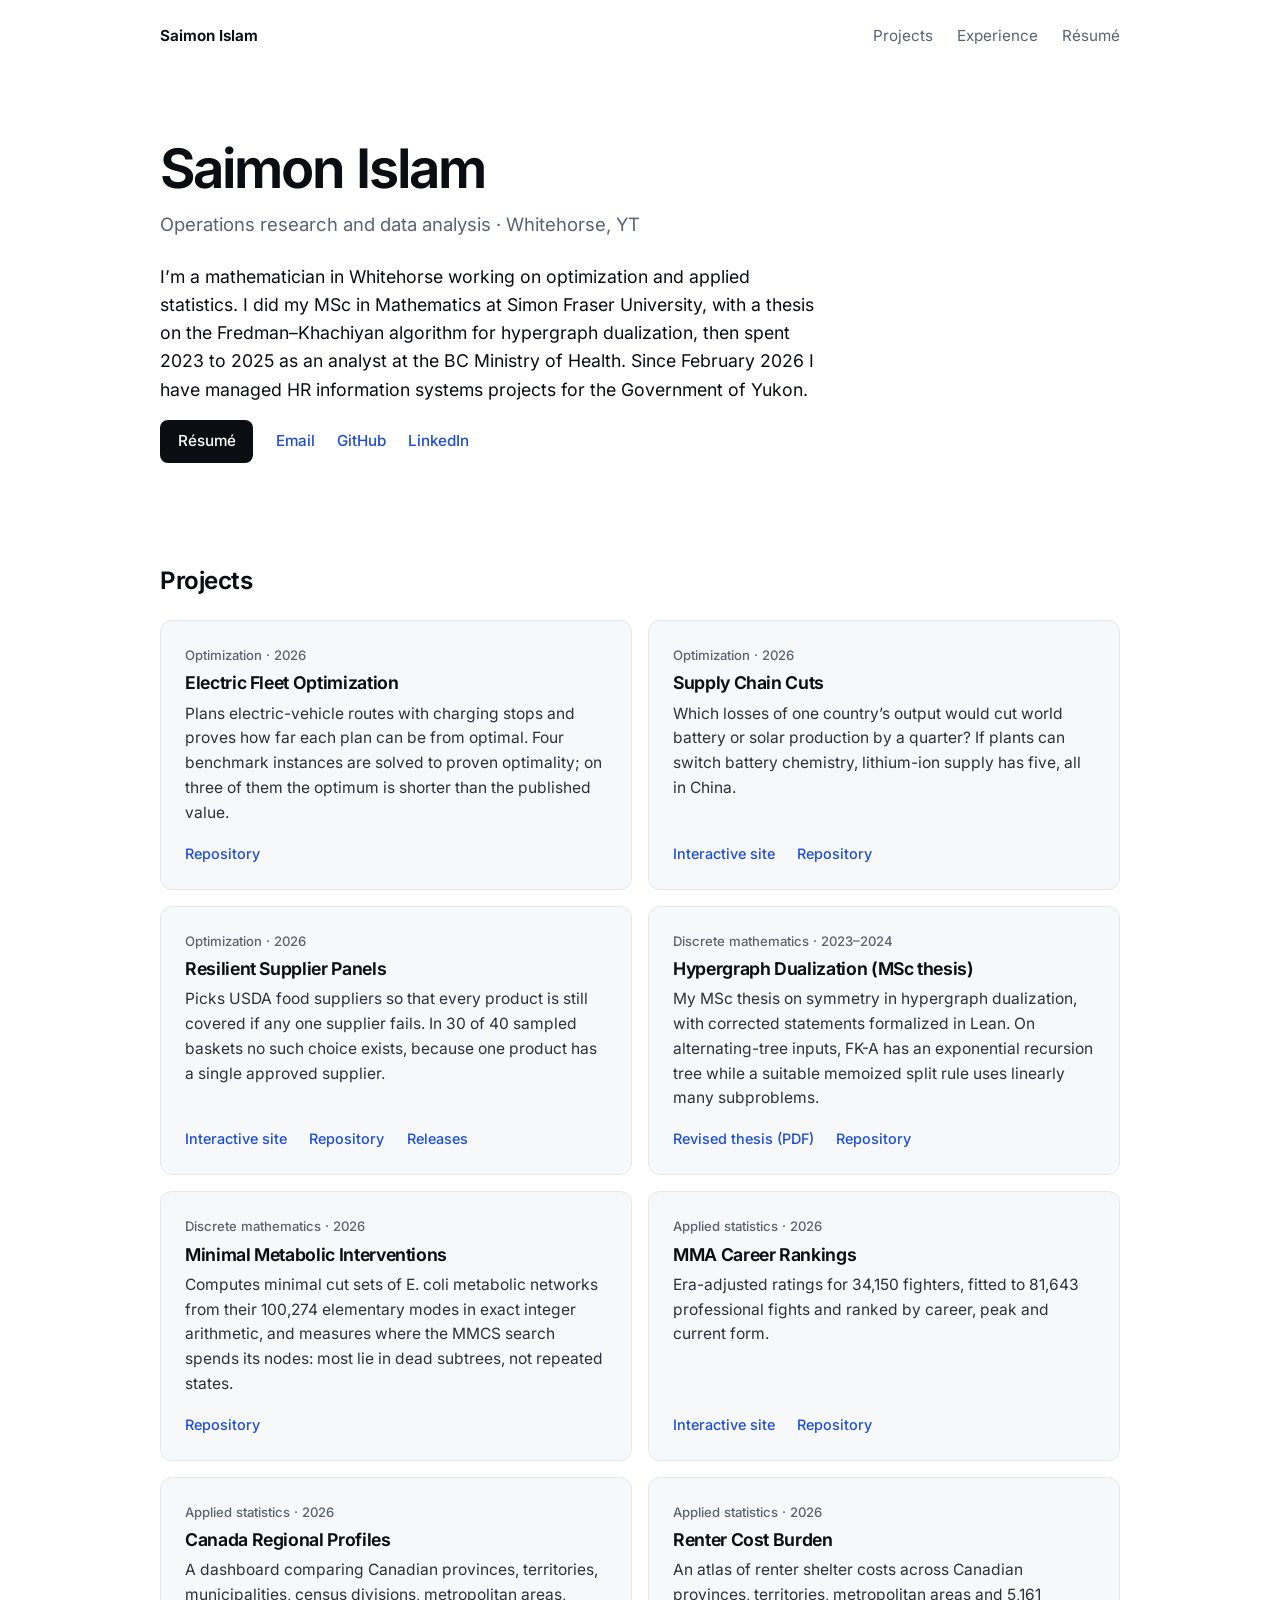
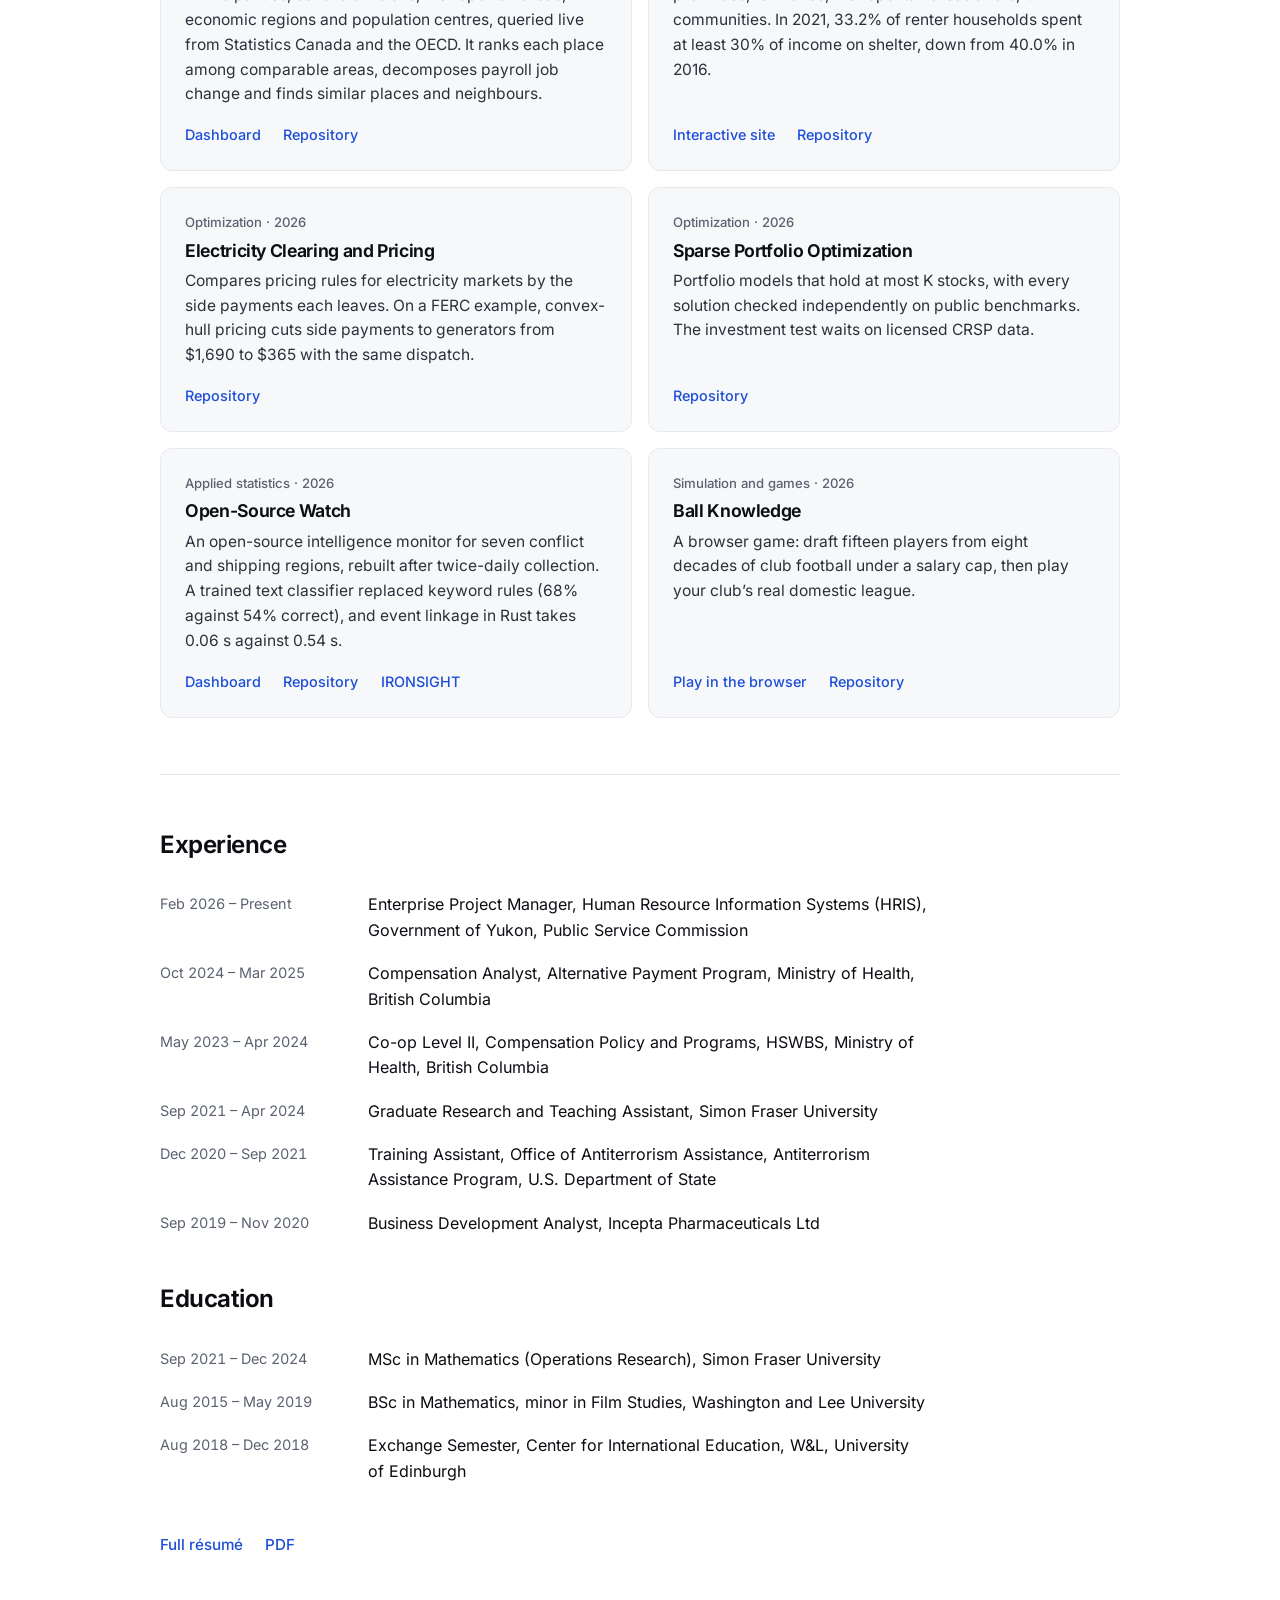
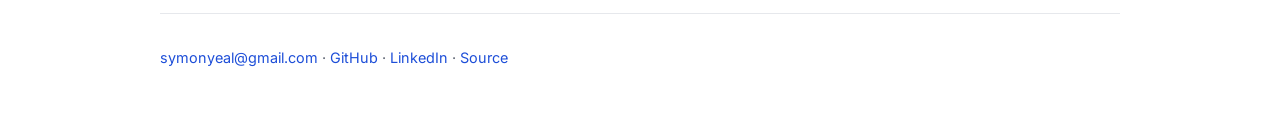
==== commit 7f9a1fb9: "Give Whitehorse, YT as the location" ====
--- a/site/index.html
+++ b/site/index.html
@@ -4,11 +4,11 @@
 <meta charset="utf-8">
 <meta name="viewport" content="width=device-width, initial-scale=1">
 <title>Saimon Islam</title>
-<meta name="description" content="Saimon Islam: operations research and data analysis, Vancouver, BC. Projects, experience and résumé.">
+<meta name="description" content="Saimon Islam: operations research and data analysis, Whitehorse, YT. Projects, experience and résumé.">
 <link rel="canonical" href="https://symonyeal.github.io/">
 <meta property="og:type" content="website">
 <meta property="og:title" content="Saimon Islam">
-<meta property="og:description" content="Saimon Islam: operations research and data analysis, Vancouver, BC. Projects, experience and résumé.">
+<meta property="og:description" content="Saimon Islam: operations research and data analysis, Whitehorse, YT. Projects, experience and résumé.">
 <meta property="og:url" content="https://symonyeal.github.io/">
 <meta property="og:image" content="https://symonyeal.github.io/og.png">
 <meta property="og:image:width" content="1200">
@@ -28,9 +28,9 @@
 <section class="intro" aria-labelledby="name">
 
 <h1 id="name">Saimon Islam</h1>
-<p class="role">Operations research and data analysis · Vancouver, BC</p>
+<p class="role">Operations research and data analysis · Whitehorse, YT</p>
 
-<p>I’m a mathematician in Vancouver working on optimization and applied statistics. I did my MSc in Mathematics at Simon Fraser University, with a thesis on the Fredman–Khachiyan algorithm for hypergraph dualization, then spent 2023 to 2025 as an analyst at the BC Ministry of Health. Since February 2026 I have managed HR information systems projects for the Government of Yukon.</p>
+<p>I’m a mathematician in Whitehorse working on optimization and applied statistics. I did my MSc in Mathematics at Simon Fraser University, with a thesis on the Fredman–Khachiyan algorithm for hypergraph dualization, then spent 2023 to 2025 as an analyst at the BC Ministry of Health. Since February 2026 I have managed HR information systems projects for the Government of Yukon.</p>
 <p class="links"><a href="resume.html" class="btn">Résumé</a><a href="mailto:symonyeal@gmail.com">Email</a><a href="https://github.com/symonyeal" rel="noopener">GitHub</a><a href="https://www.linkedin.com/in/saimon-islam-b9291292" rel="noopener">LinkedIn</a></p>
 </section>
 
